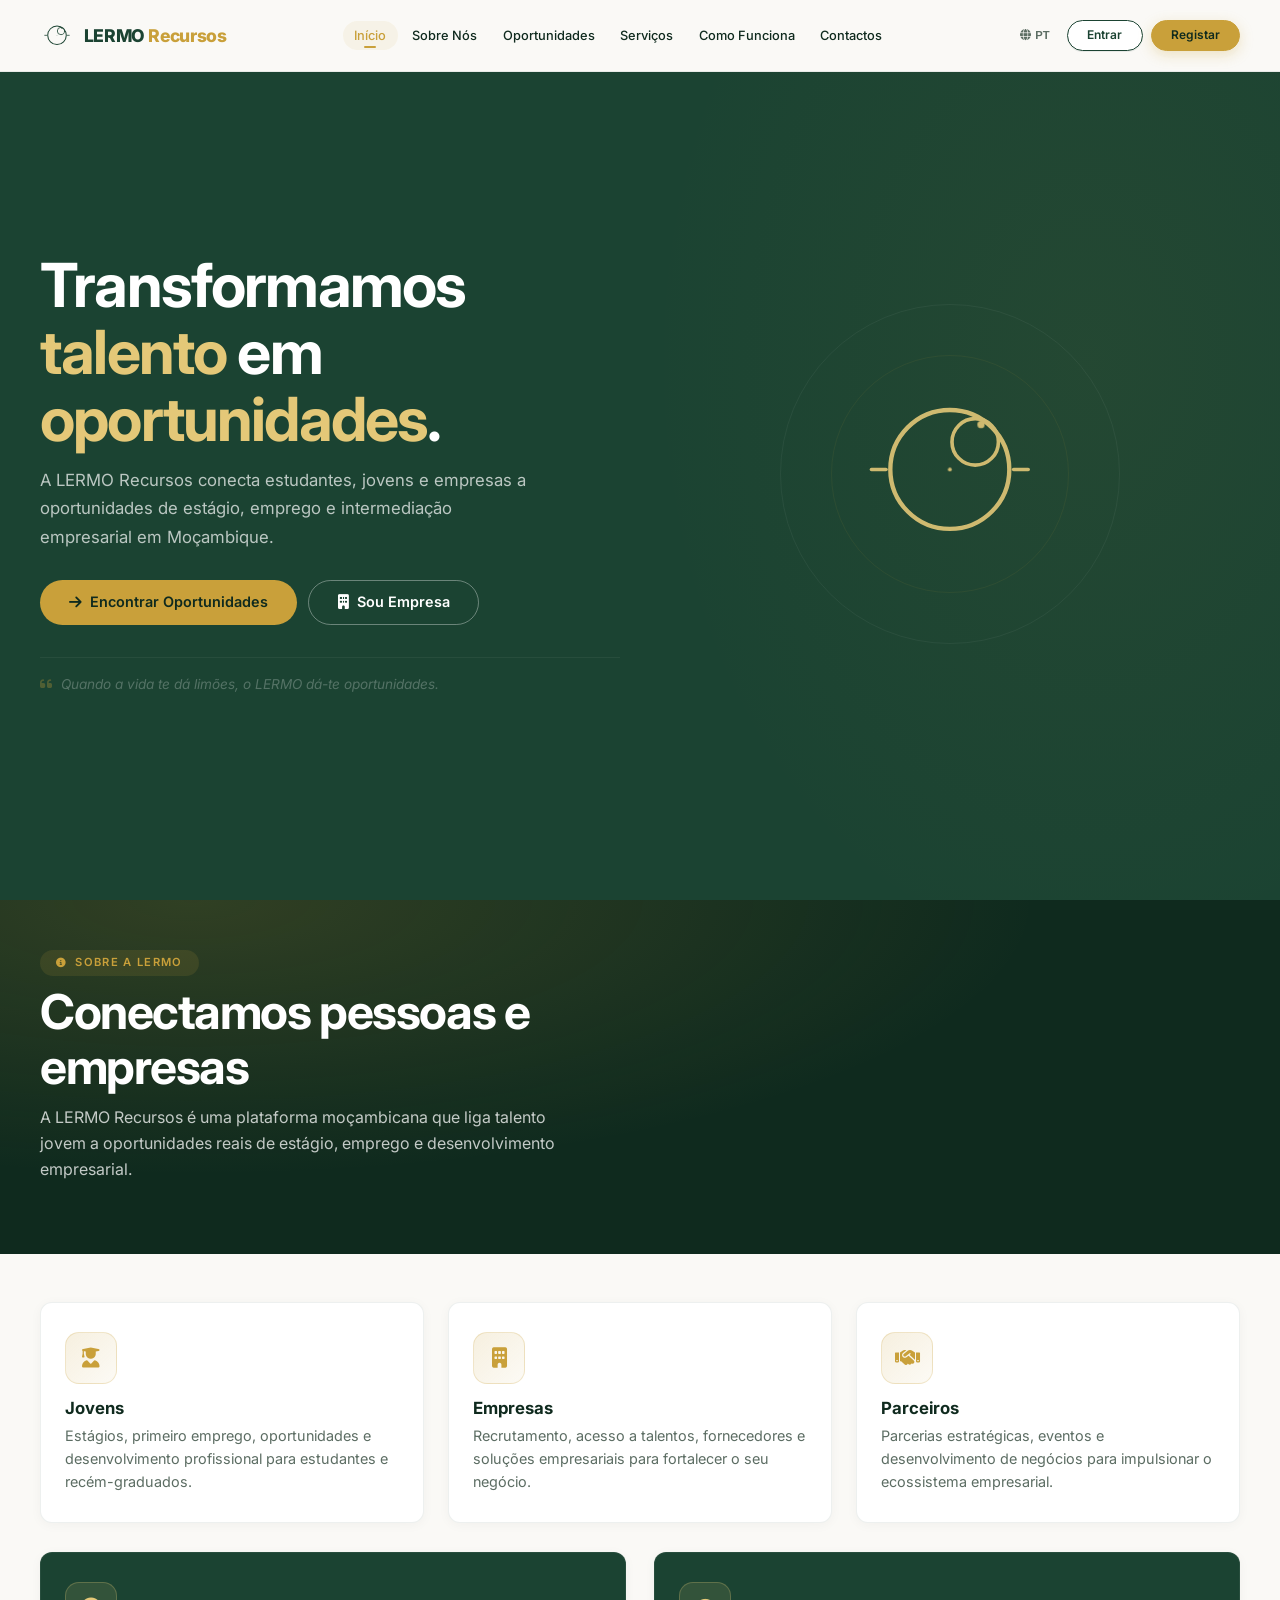
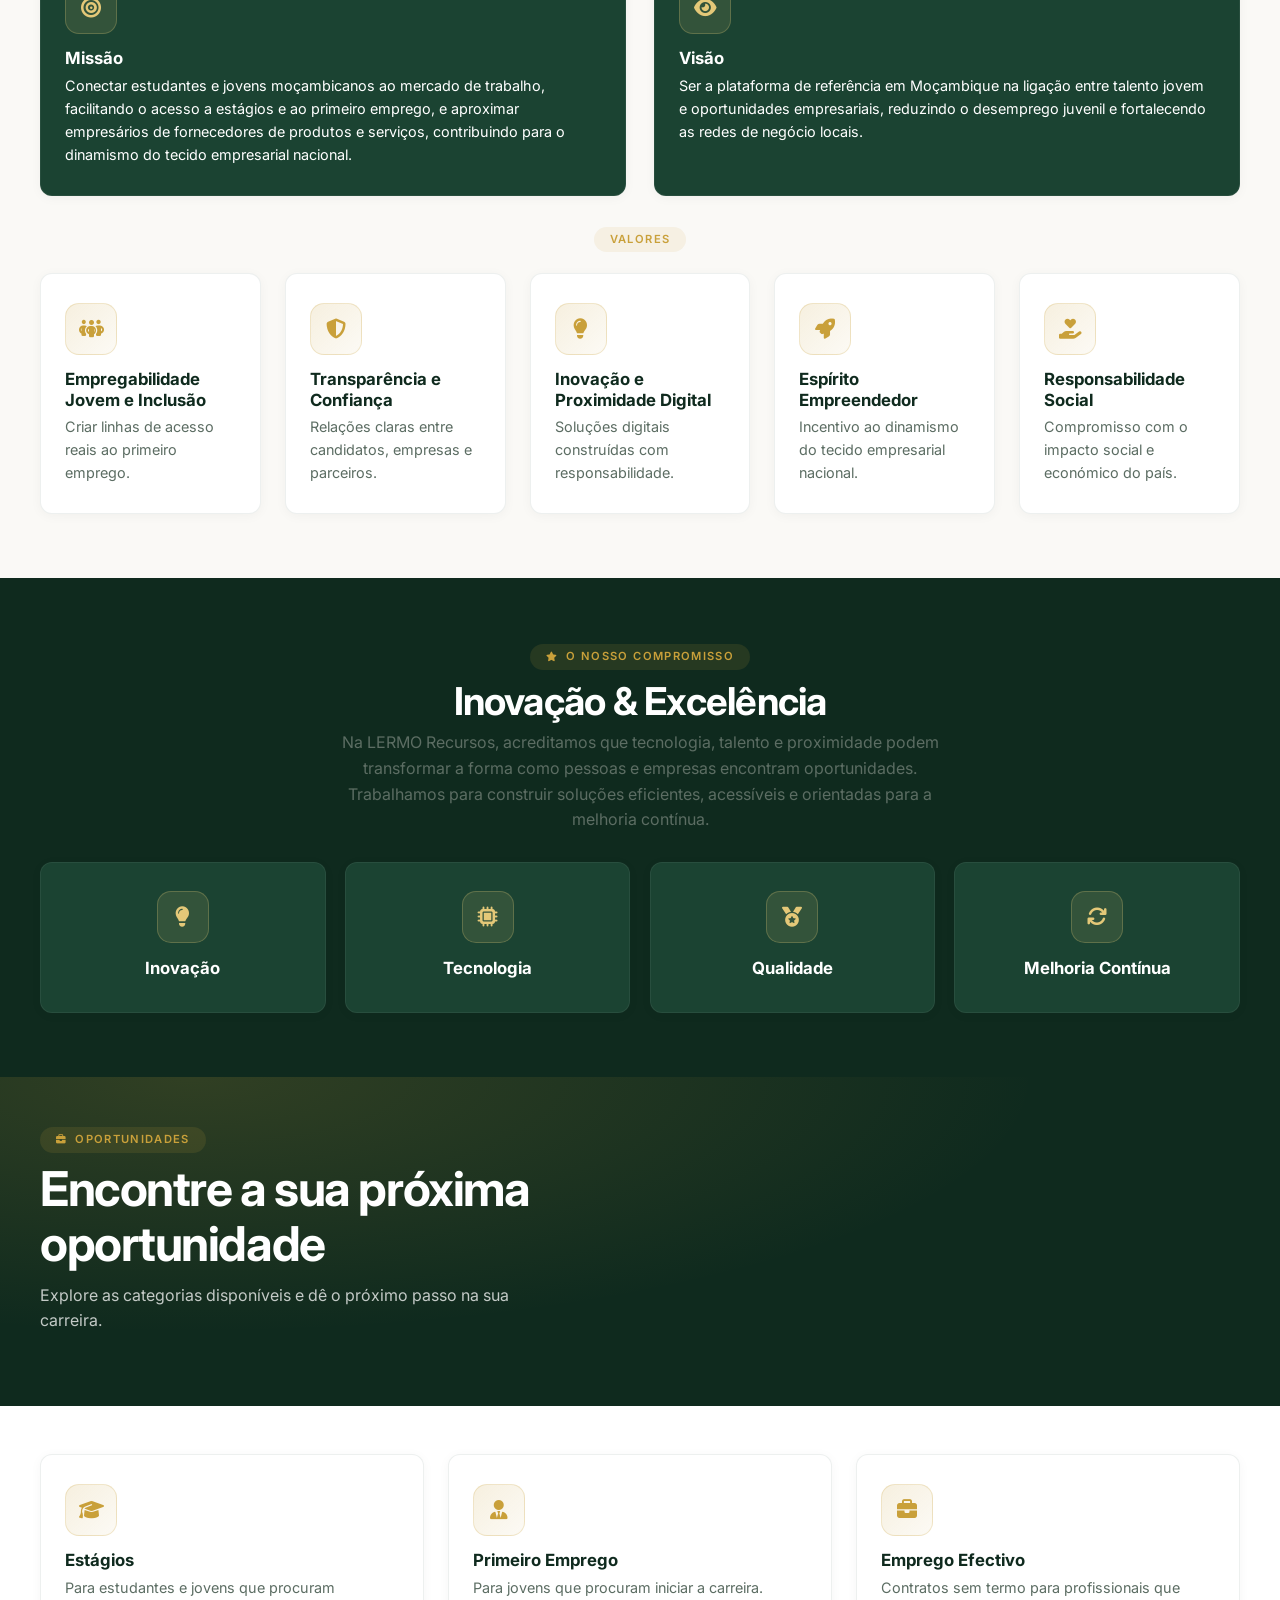
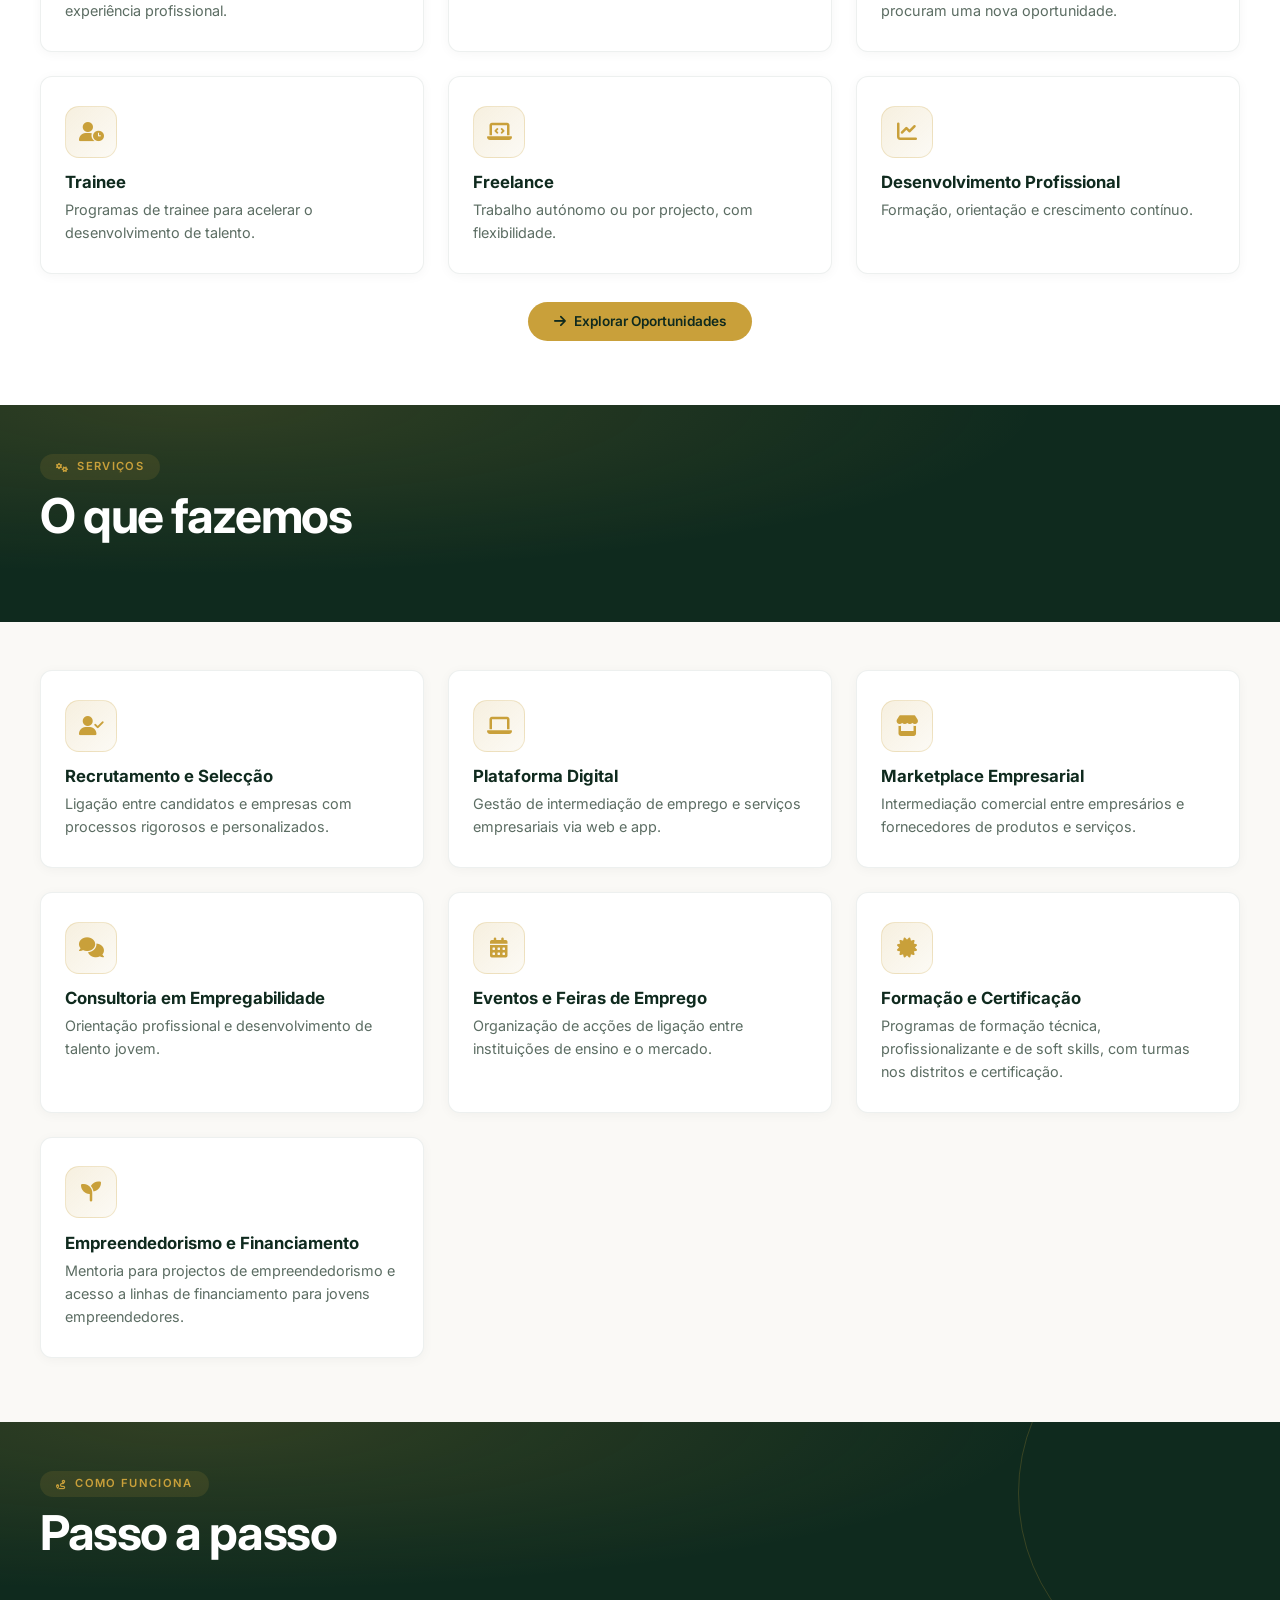
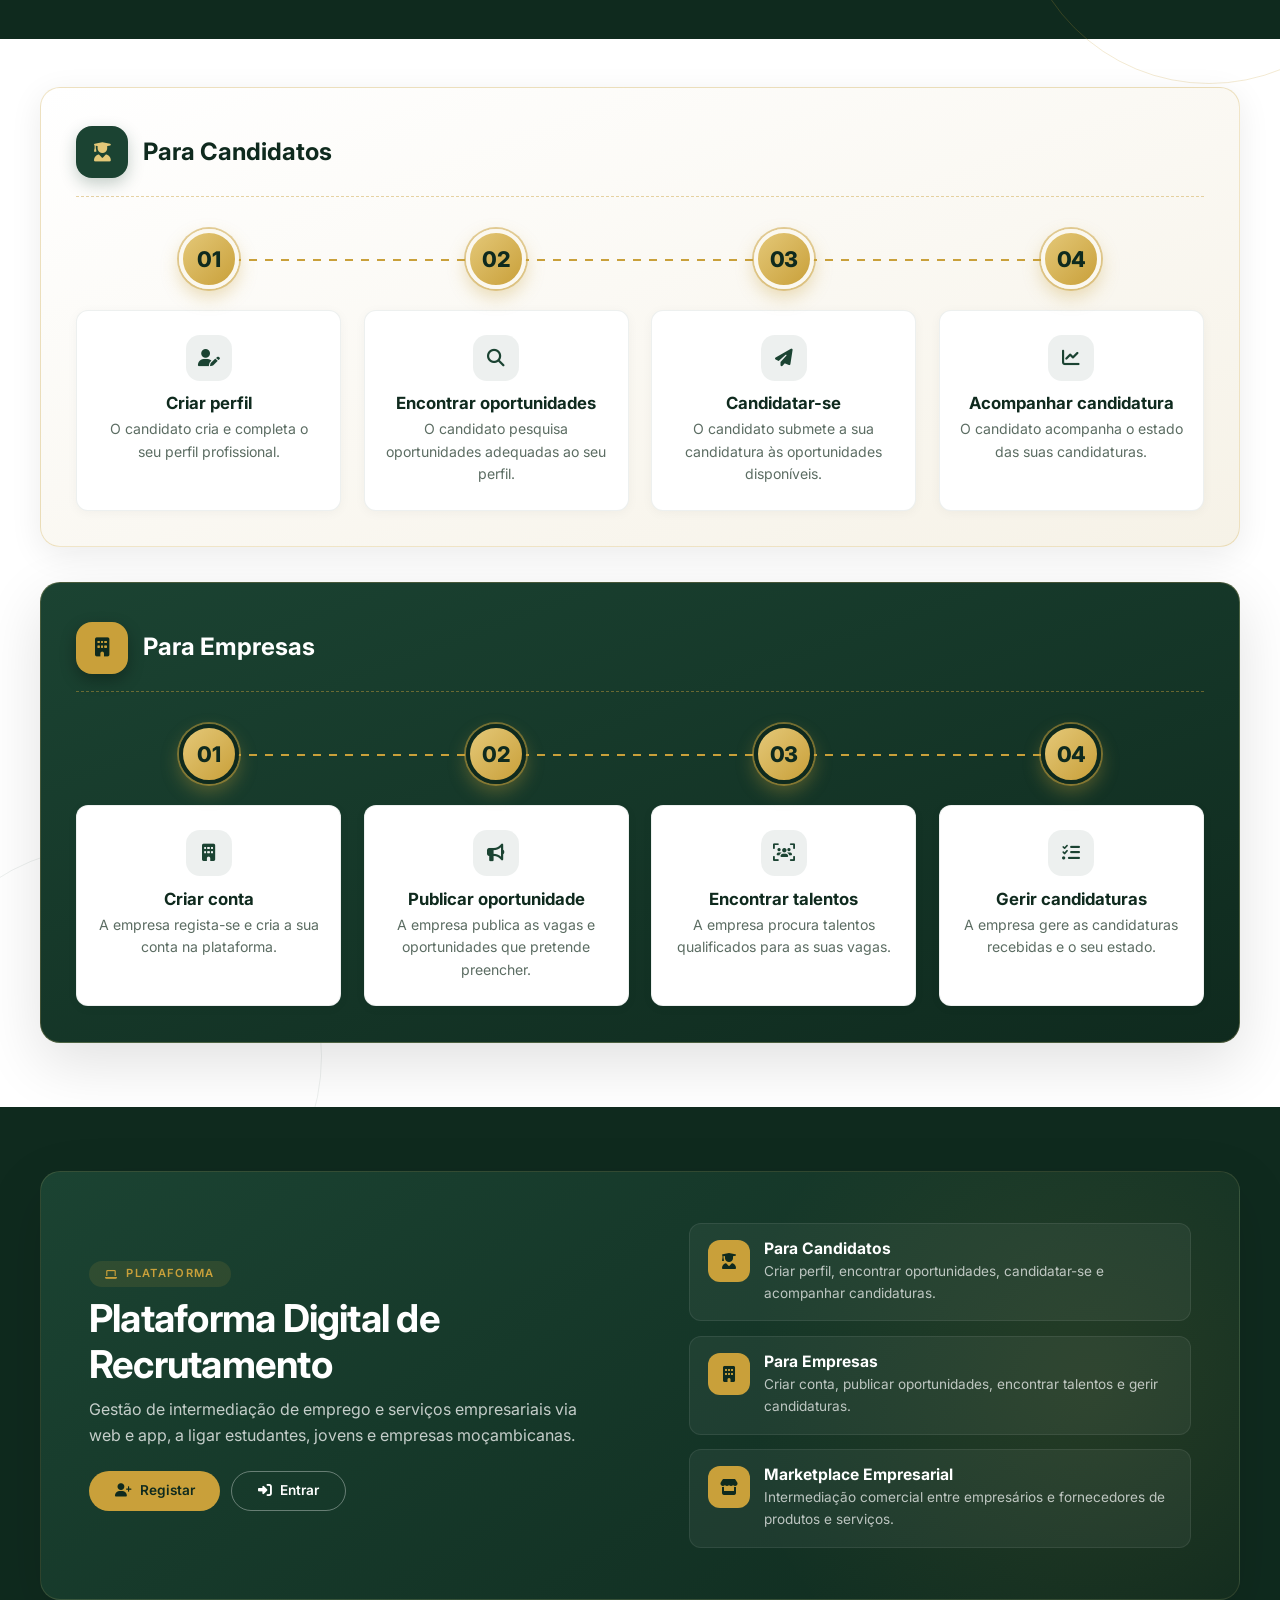
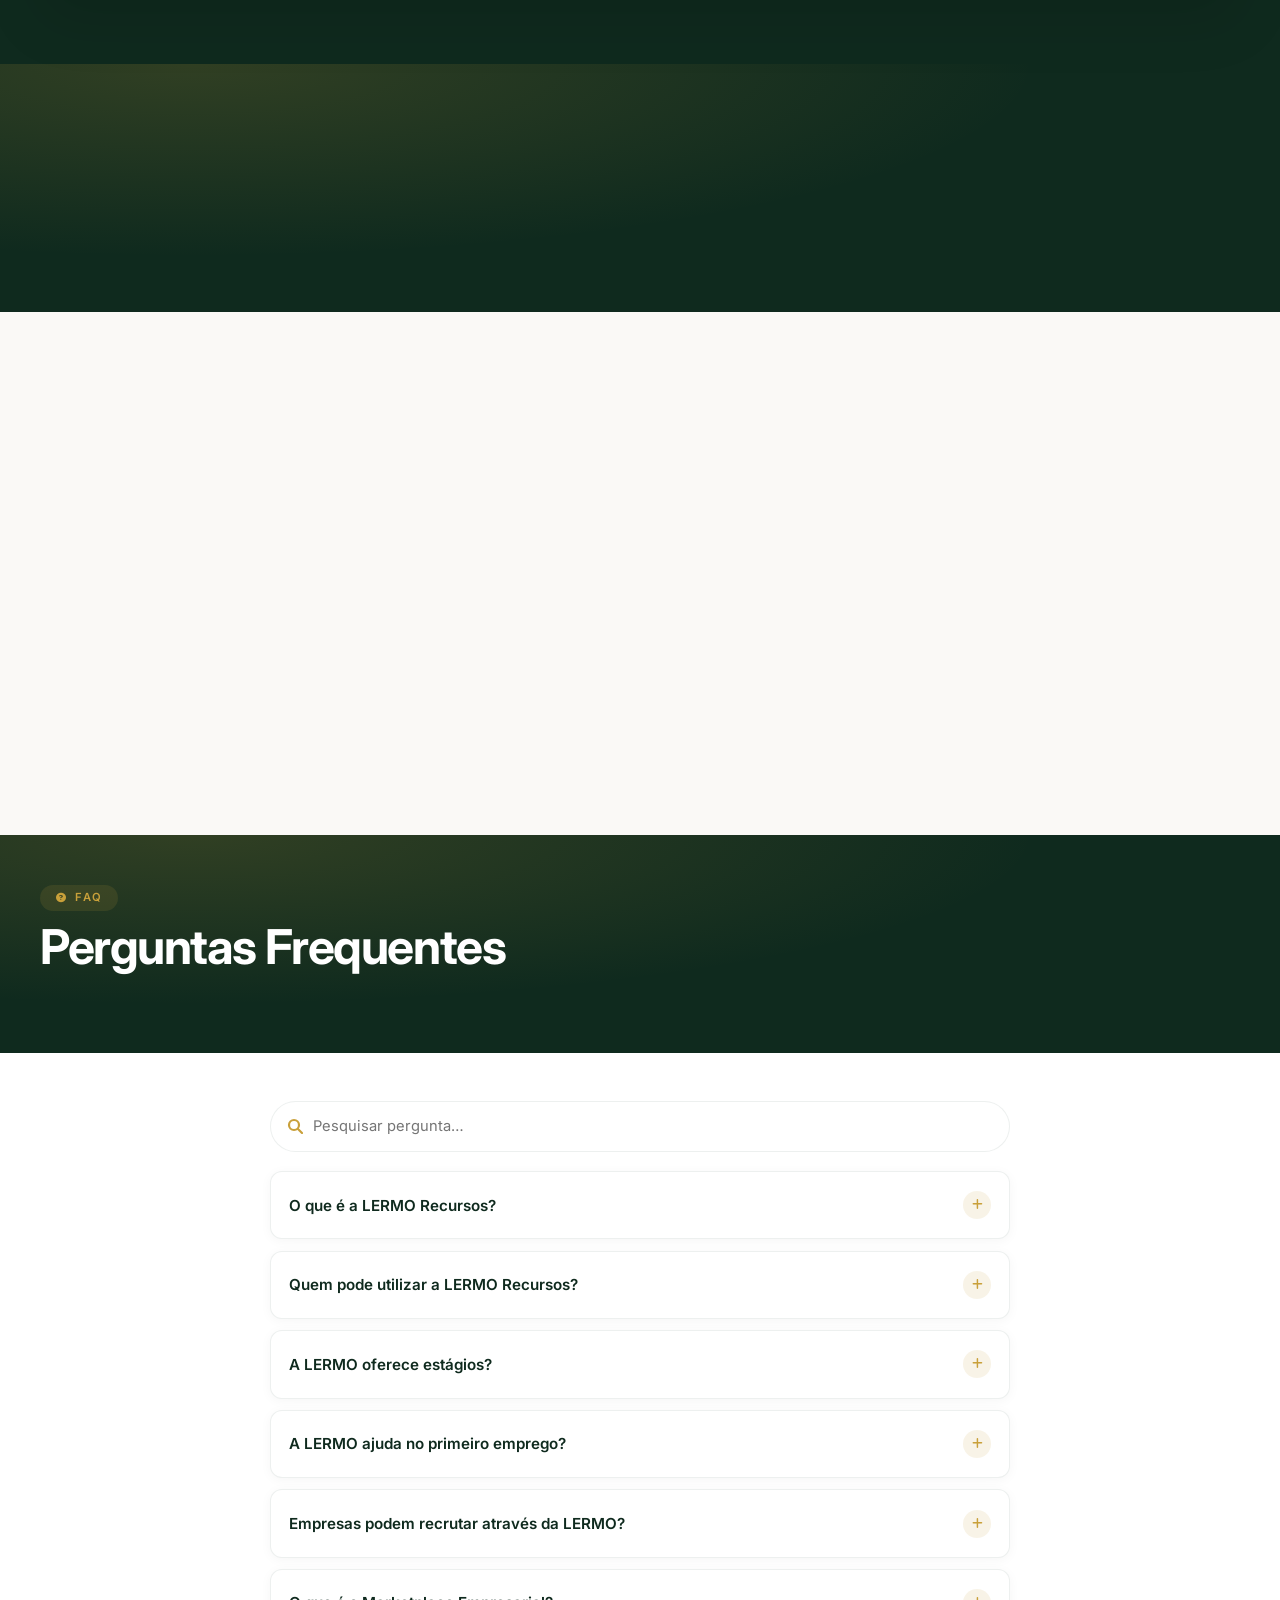
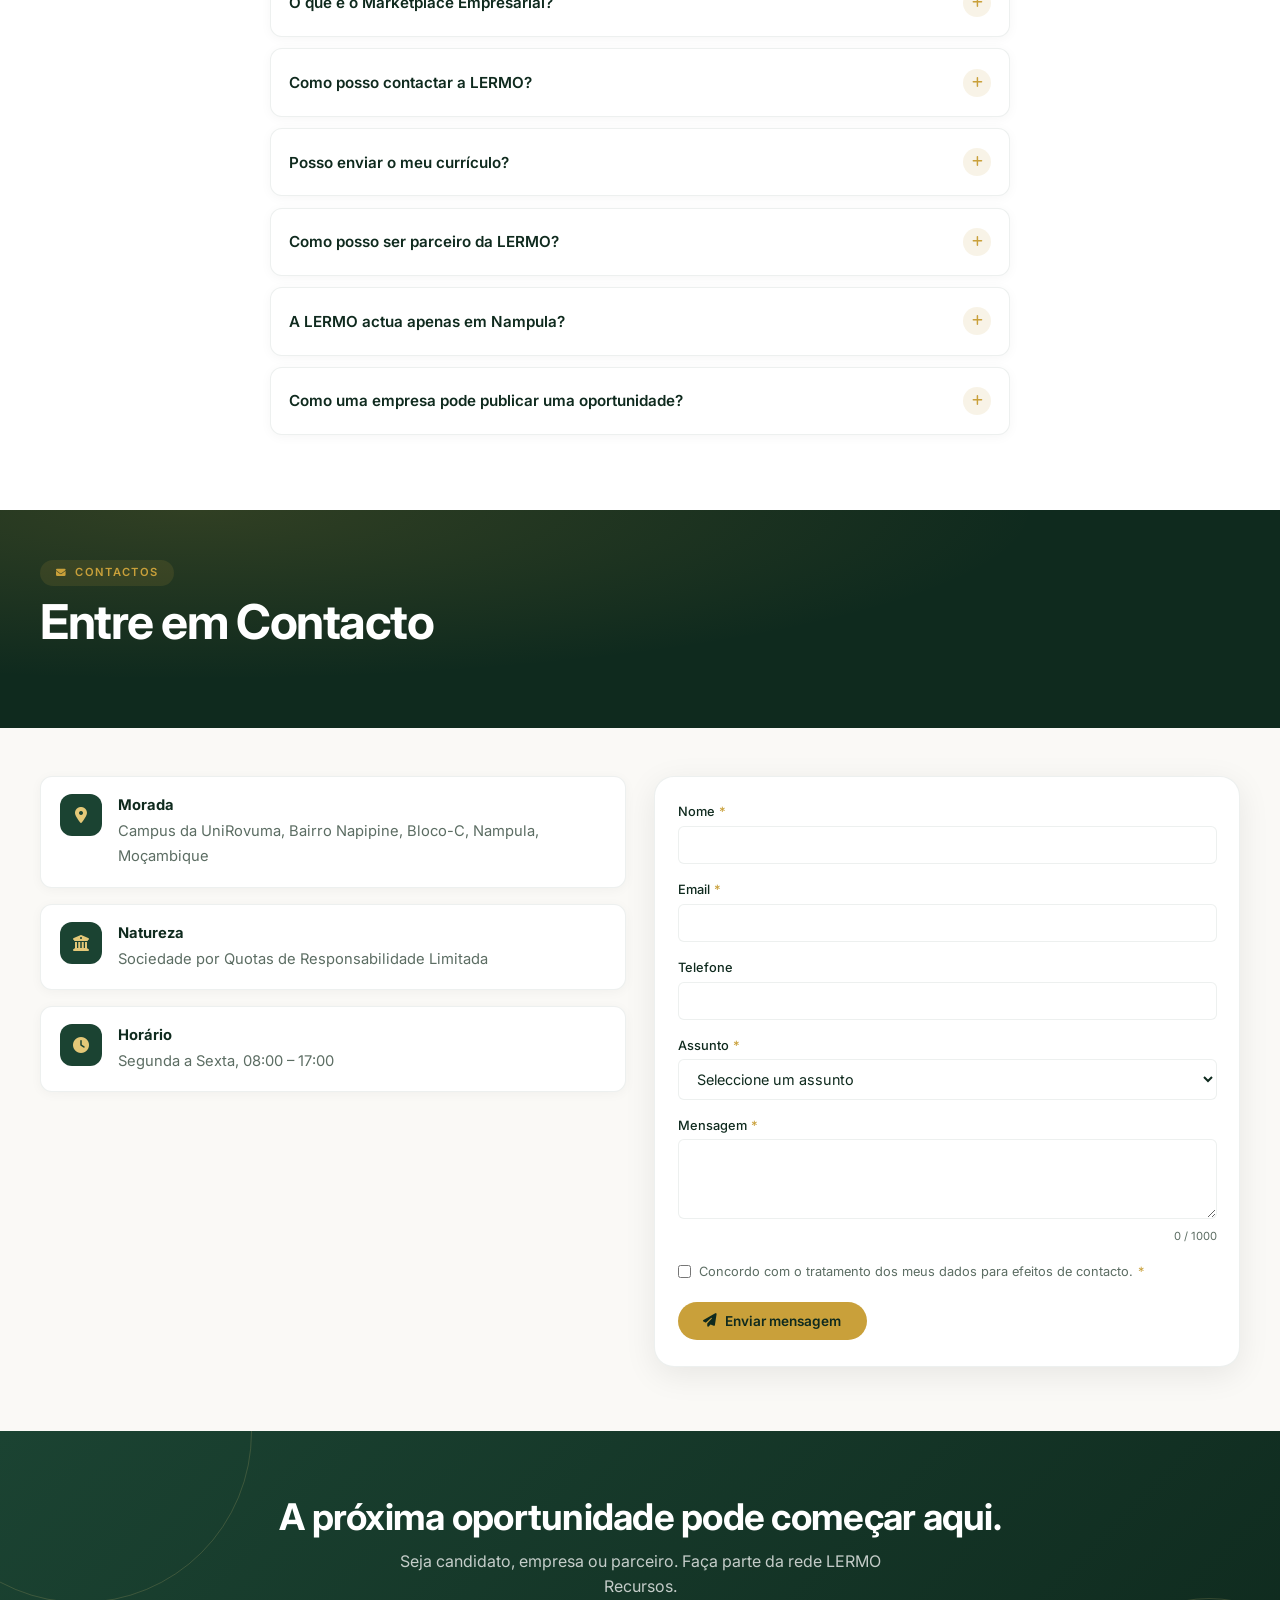
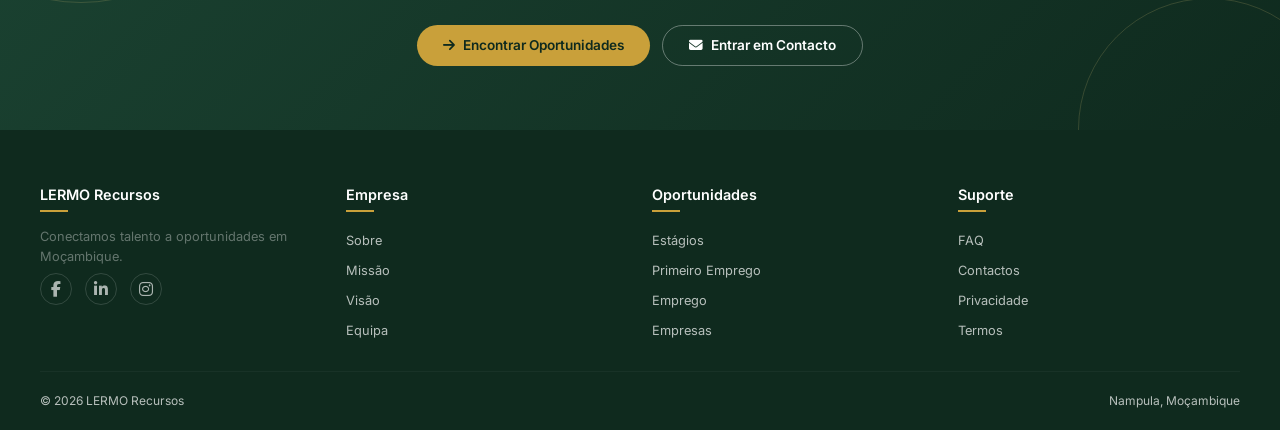
==== index.html @ ed4ee5df "Add files via upload" ====
<!DOCTYPE html>
<html lang="pt-PT" data-i18n-manual>
<head>
  <meta charset="UTF-8" />
  <meta name="viewport" content="width=device-width, initial-scale=1.0" />
  <title data-i18n="idx.title">LERMO Recursos — Recrutamento, Estágios e Oportunidades em Moçambique</title>
  <meta name="description" content="LERMO Recursos conecta jovens talentos, estudantes e empresas através de oportunidades de estágio, primeiro emprego, formação, empreendedorismo e financiamento em Moçambique." data-i18n-content="idx.desc" />
  <link rel="preconnect" href="https://fonts.googleapis.com" />
  <link rel="preconnect" href="https://fonts.gstatic.com" crossorigin />
  <link href="https://fonts.googleapis.com/css2?family=Inter:opsz,wght@14..32,300;14..32,400;14..32,500;14..32,600;14..32,700;14..32,800&display=swap" rel="stylesheet" />
  <link rel="stylesheet" href="https://cdnjs.cloudflare.com/ajax/libs/font-awesome/6.5.0/css/all.min.css" />
  <link rel="stylesheet" href="css/index.css" />
</head>
<body>

  <!-- ===== LOADER ===== -->
  <div id="loader" role="status" aria-label="A carregar" data-i18n-aria="idx.loading">
    <div class="logo">
      <svg viewBox="0 0 300 300" fill="none" stroke="currentColor" stroke-linecap="round">
        <circle cx="150" cy="144" r="82" stroke-width="9"/>
        <line x1="42" y1="144" x2="58" y2="144" stroke-width="7"/>
        <line x1="242" y1="144" x2="258" y2="144" stroke-width="7"/>
        <g class="lermo-orbit">
          <circle cx="185" cy="106" r="32" stroke-width="7"/>
          <circle cx="193" cy="82" r="5" fill="currentColor" stroke="none"/>
        </g>
        <circle cx="150" cy="144" r="2.6" fill="currentColor" stroke="none"/>
      </svg>
      LERMO <span>Recursos</span>
    </div>
    <p><span class="ld-spin" aria-hidden="true"></span><span data-i18n="loader.text">A preparar oportunidades...</span></p>
    <div class="progress-bar"><div class="fill" id="loaderFill"></div></div>
  </div>

  <!-- ===== HEADER ===== -->
  <header id="header">
    <div class="container navbar">
      <a href="#" class="logo" aria-label="LERMO Recursos Início" data-i18n-aria="idx.logoAria">
        <svg viewBox="0 0 300 300" fill="none" stroke="currentColor" stroke-linecap="round">
          <circle cx="150" cy="144" r="82" stroke-width="9"/>
          <line x1="42" y1="144" x2="58" y2="144" stroke-width="7"/>
          <line x1="242" y1="144" x2="258" y2="144" stroke-width="7"/>
          <g class="lermo-orbit">
            <circle cx="185" cy="106" r="32" stroke-width="7"/>
            <circle cx="193" cy="82" r="5" fill="currentColor" stroke="none"/>
          </g>
          <circle cx="150" cy="144" r="2.6" fill="currentColor" stroke="none"/>
        </svg>
        <span class="logo-text">LERMO <span>Recursos</span></span>
      </a>
      <nav class="nav-links" aria-label="Navegação principal" data-i18n-aria="op.navAria">
        <a href="#inicio" class="active" data-i18n="nav.home">Início</a>
        <a href="#sobre" data-i18n="nav.about">Sobre Nós</a>
        <a href="oportunidades.html" th:href="@{/oportunidades}" data-i18n="nav.opportunities">Oportunidades</a>
        <a href="#servicos" data-i18n="nav.services">Serviços</a>
        <a href="#comofunciona" data-i18n="nav.how">Como Funciona</a>
        <a href="#contactos" data-i18n="nav.contact">Contactos</a>
      </nav>
      <div class="nav-actions">
        <button class="lang-toggle" id="langToggle" aria-label="Alternar idioma" data-i18n-aria="op.langAria">
          <i class="fas fa-globe"></i> <span id="langLabel">PT</span>
        </button>
        <a href="login.html" th:href="@{/login}" class="btn btn-login btn-sm" data-i18n="nav.login">Entrar</a>
        <a href="registo.html" th:href="@{/registo}" class="btn btn-primary btn-register btn-sm" data-i18n="nav.register">Registar</a>
      </div>
      <button class="hamburger" id="hamburger" aria-label="Abrir menu" aria-expanded="false" aria-controls="mobileMenu" data-i18n-aria="op.menuOpen">
        <i class="fas fa-bars"></i>
      </button>
    </div>
  </header>

  <!-- ===== MOBILE MENU ===== -->
  <div class="mobile-overlay" id="mobileMenu" role="dialog" aria-modal="true" aria-label="Menu mobile" data-i18n-aria="op.mobileNavAria">
    <div class="top-bar">
      <div class="logo" style="color:var(--color-white);">
        <svg viewBox="0 0 300 300" fill="none" stroke="currentColor" stroke-linecap="round">
          <circle cx="150" cy="144" r="82" stroke-width="9"/>
          <line x1="42" y1="144" x2="58" y2="144" stroke-width="7"/>
          <line x1="242" y1="144" x2="258" y2="144" stroke-width="7"/>
          <g class="lermo-orbit">
            <circle cx="185" cy="106" r="32" stroke-width="7"/>
            <circle cx="193" cy="82" r="5" fill="currentColor" stroke="none"/>
          </g>
          <circle cx="150" cy="144" r="2.6" fill="currentColor" stroke="none"/>
        </svg>
        <span class="logo-text">LERMO <span>Recursos</span></span>
      </div>
      <button class="close-btn" id="closeMobile" aria-label="Fechar menu" data-i18n-aria="op.menuClose"><i class="fas fa-times"></i></button>
    </div>
    <nav>
      <a href="#inicio"><i class="fas fa-home"></i> <span data-i18n="nav.home">Início</span></a>
      <a href="#sobre"><i class="fas fa-info-circle"></i> <span data-i18n="nav.about">Sobre Nós</span></a>
      <a href="oportunidades.html" th:href="@{/oportunidades}"><i class="fas fa-briefcase"></i> <span data-i18n="nav.opportunities">Oportunidades</span></a>
      <a href="#servicos"><i class="fas fa-cogs"></i> <span data-i18n="nav.services">Serviços</span></a>
      <a href="#comofunciona"><i class="fas fa-route"></i> <span data-i18n="nav.how">Como Funciona</span></a>
      <a href="#contactos"><i class="fas fa-envelope"></i> <span data-i18n="nav.contact">Contactos</span></a>
    </nav>
    <div class="bottom-actions">
      <a href="login.html" th:href="@{/login}" class="btn btn-login"><i class="fas fa-right-to-bracket"></i> <span data-i18n="nav.login">Entrar</span></a>
      <a href="registo.html" th:href="@{/registo}" class="btn btn-primary btn-register"><i class="fas fa-user-plus"></i> <span data-i18n="nav.register">Registar</span></a>
      <div class="lang-row">
        <button class="active" data-lang="pt">PT</button>
        <button data-lang="en">EN</button>
      </div>
    </div>
  </div>

  <!-- ===== HERO ===== -->
  <section class="hero" id="inicio">
    <div class="container hero-grid">
      <div class="hero-content">
        <h1>
          <span data-i18n="hero.line1">Transformamos</span><br>
          <span class="highlight" data-i18n="hero.line2">talento</span>
          <span data-i18n="hero.line3">em</span><br>
          <span class="highlight" data-i18n="hero.line4">oportunidades</span><span data-i18n="hero.line5">.</span>
        </h1>
        <p class="hero-sub" data-i18n="hero.sub">
          A LERMO Recursos conecta estudantes, jovens e empresas a oportunidades de estágio, emprego e intermediação empresarial em Moçambique.
        </p>
        <div class="hero-actions">
          <a href="oportunidades.html" th:href="@{/oportunidades}" class="btn btn-primary"><i class="fas fa-arrow-right"></i> <span data-i18n="hero.cta1">Encontrar Oportunidades</span></a>
          <a href="registo.html?tipo=empresa" th:href="@{/registo(tipo='empresa')}" class="btn btn-outline"><i class="fas fa-building"></i> <span data-i18n="hero.cta2">Sou Empresa</span></a>
        </div>
        <div class="hero-quote">
          <i class="fas fa-quote-left"></i>
          <span data-i18n="hero.quote">Quando a vida te dá limões, o LERMO dá-te oportunidades.</span>
        </div>
      </div>
      <div class="hero-visual">
        <div class="orb-wrapper">
          <div class="orb"></div>
          <div class="orb"></div>
          <svg class="hero-mark" viewBox="0 0 300 300" fill="none" stroke="#E4C878" stroke-linecap="round">
            <circle class="hero-mark-draw" cx="150" cy="144" r="82" stroke-width="6"/>
            <line class="hero-mark-draw" x1="42" y1="144" x2="62" y2="144" stroke-width="5"/>
            <line class="hero-mark-draw" x1="238" y1="144" x2="258" y2="144" stroke-width="5"/>
            <g class="lermo-orbit">
              <circle class="hero-mark-draw" cx="185" cy="106" r="32" stroke-width="5"/>
              <circle class="hero-mark-dot" cx="193" cy="82" r="5" fill="#E4C878" stroke="none"/>
            </g>
            <circle class="hero-mark-dot" cx="150" cy="144" r="2.6" fill="#E4C878" stroke="none"/>
          </svg>
        </div>
      </div>
    </div>
  </section>

  <!-- ===== SOBRE ===== -->
  <section id="sobre" class="has-banner">
    <div class="page-banner"><div class="container">
      <div class="fade-up">
        <span class="section-tag"><i class="fas fa-info-circle"></i> <span data-i18n="about.tag">Sobre a LERMO</span></span>
        <h2 class="section-title" data-i18n="about.title">Conectamos pessoas e empresas</h2>
        <p class="section-desc" data-i18n="about.desc">
          A LERMO Recursos é uma plataforma moçambicana que liga talento jovem a oportunidades reais de estágio, emprego e desenvolvimento empresarial.
        </p>
      </div>
    </div></div>
    <div class="container">
      <div class="grid-3 mt-2">
        <div class="card fade-up delay-1">
          <div class="icon"><i class="fas fa-user-graduate"></i></div>
          <h4 data-i18n="about.card1.title">Jovens</h4>
          <p data-i18n="about.card1.desc">Estágios, primeiro emprego, oportunidades e desenvolvimento profissional para estudantes e recém-graduados.</p>
        </div>
        <div class="card fade-up delay-2">
          <div class="icon"><i class="fas fa-building"></i></div>
          <h4 data-i18n="about.card2.title">Empresas</h4>
          <p data-i18n="about.card2.desc">Recrutamento, acesso a talentos, fornecedores e soluções empresariais para fortalecer o seu negócio.</p>
        </div>
        <div class="card fade-up delay-3">
          <div class="icon"><i class="fas fa-handshake"></i></div>
          <h4 data-i18n="about.card3.title">Parceiros</h4>
          <p data-i18n="about.card3.desc">Parcerias estratégicas, eventos e desenvolvimento de negócios para impulsionar o ecossistema empresarial.</p>
        </div>
      </div>

      <div class="grid-2 mt-2">
        <div class="card card-dark fade-up delay-1">
          <div class="icon"><i class="fas fa-bullseye"></i></div>
          <h4 data-i18n="about.mission.title">Missão</h4>
          <p data-i18n="about.mission.desc">Conectar estudantes e jovens moçambicanos ao mercado de trabalho, facilitando o acesso a estágios e ao primeiro emprego, e aproximar empresários de fornecedores de produtos e serviços, contribuindo para o dinamismo do tecido empresarial nacional.</p>
        </div>
        <div class="card card-dark fade-up delay-2">
          <div class="icon"><i class="fas fa-eye"></i></div>
          <h4 data-i18n="about.vision.title">Visão</h4>
          <p data-i18n="about.vision.desc">Ser a plataforma de referência em Moçambique na ligação entre talento jovem e oportunidades empresariais, reduzindo o desemprego juvenil e fortalecendo as redes de negócio locais.</p>
        </div>
      </div>

      <div class="text-center mt-2 fade-up">
        <span class="section-tag" data-i18n="values.tag">Valores</span>
      </div>
      <div class="grid-3 card-grid-values mt-1">
        <div class="card fade-up delay-1"><div class="icon"><i class="fas fa-people-group"></i></div><h4 data-i18n="values.v1">Empregabilidade Jovem e Inclusão</h4><p data-i18n="values.v1d">Criar linhas de acesso reais ao primeiro emprego.</p></div>
        <div class="card fade-up delay-2"><div class="icon"><i class="fas fa-shield-halved"></i></div><h4 data-i18n="values.v2">Transparência e Confiança</h4><p data-i18n="values.v2d">Relações claras entre candidatos, empresas e parceiros.</p></div>
        <div class="card fade-up delay-3"><div class="icon"><i class="fas fa-lightbulb"></i></div><h4 data-i18n="values.v3">Inovação e Proximidade Digital</h4><p data-i18n="values.v3d">Soluções digitais construídas com responsabilidade.</p></div>
        <div class="card fade-up delay-4"><div class="icon"><i class="fas fa-rocket"></i></div><h4 data-i18n="values.v4">Espírito Empreendedor</h4><p data-i18n="values.v4d">Incentivo ao dinamismo do tecido empresarial nacional.</p></div>
        <div class="card fade-up delay-1"><div class="icon"><i class="fas fa-hand-holding-heart"></i></div><h4 data-i18n="values.v5">Responsabilidade Social</h4><p data-i18n="values.v5d">Compromisso com o impacto social e económico do país.</p></div>
      </div>
    </div>
  </section>

  <!-- ===== INOVAÇÃO & EXCELÊNCIA ===== -->
  <section class="dark">
    <div class="container">
      <div class="text-center fade-up">
        <span class="section-tag"><i class="fas fa-star"></i> <span data-i18n="innovation.tag">O nosso compromisso</span></span>
        <h2 class="section-title" data-i18n="innovation.title">Inovação &amp; Excelência</h2>
        <p class="section-desc mx-auto" style="max-width:600px;" data-i18n="innovation.desc">Na LERMO Recursos, acreditamos que tecnologia, talento e proximidade podem transformar a forma como pessoas e empresas encontram oportunidades. Trabalhamos para construir soluções eficientes, acessíveis e orientadas para a melhoria contínua.</p>
      </div>
      <div class="grid-4 mt-2">
        <div class="card card-dark fade-up delay-1 text-center"><div class="icon"><i class="fas fa-lightbulb"></i></div><h4 data-i18n="innovation.i1">Inovação</h4></div>
        <div class="card card-dark fade-up delay-2 text-center"><div class="icon"><i class="fas fa-microchip"></i></div><h4 data-i18n="innovation.i2">Tecnologia</h4></div>
        <div class="card card-dark fade-up delay-3 text-center"><div class="icon"><i class="fas fa-medal"></i></div><h4 data-i18n="innovation.i3">Qualidade</h4></div>
        <div class="card card-dark fade-up delay-4 text-center"><div class="icon"><i class="fas fa-arrows-rotate"></i></div><h4 data-i18n="innovation.i4">Melhoria Contínua</h4></div>
      </div>
    </div>
  </section>

  <!-- ===== OPORTUNIDADES ===== -->
  <section id="oportunidades" class="alt has-banner">
    <div class="page-banner"><div class="container">
      <div class="fade-up">
        <span class="section-tag"><i class="fas fa-briefcase"></i> <span data-i18n="opportunities.tag">Oportunidades</span></span>
        <h2 class="section-title" data-i18n="opportunities.title">Encontre a sua próxima oportunidade</h2>
        <p class="section-desc" data-i18n="opportunities.desc">Explore as categorias disponíveis e dê o próximo passo na sua carreira.</p>
      </div>
    </div></div>
    <div class="container">
      <div class="grid-3 mt-2">
        <div class="card fade-up delay-1" data-href="oportunidades.html?tipo=estagio"><div class="icon"><i class="fas fa-graduation-cap"></i></div><h4 data-i18n="opp.1">Estágios</h4><p data-i18n="opp.1d">Para estudantes e jovens que procuram experiência profissional.</p></div>
        <div class="card fade-up delay-2" data-href="oportunidades.html?cat=vaga"><div class="icon"><i class="fas fa-user-tie"></i></div><h4 data-i18n="opp.2">Primeiro Emprego</h4><p data-i18n="opp.2d">Para jovens que procuram iniciar a carreira.</p></div>
        <div class="card fade-up delay-3" data-href="oportunidades.html?tipo=emprego_efectivo"><div class="icon"><i class="fas fa-briefcase"></i></div><h4 data-i18n="opp.3">Emprego Efectivo</h4><p data-i18n="opp.3d">Contratos sem termo para profissionais que procuram uma nova oportunidade.</p></div>
        <div class="card fade-up delay-1" data-href="oportunidades.html?tipo=trainee"><div class="icon"><i class="fas fa-user-clock"></i></div><h4 data-i18n="opp.4">Trainee</h4><p data-i18n="opp.4d">Programas de trainee para acelerar o desenvolvimento de talento.</p></div>
        <div class="card fade-up delay-2" data-href="oportunidades.html?tipo=freelance"><div class="icon"><i class="fas fa-laptop-code"></i></div><h4 data-i18n="opp.5">Freelance</h4><p data-i18n="opp.5d">Trabalho autónomo ou por projecto, com flexibilidade.</p></div>
        <div class="card fade-up delay-3" data-href="oportunidades.html?cat=formacao"><div class="icon"><i class="fas fa-chart-line"></i></div><h4 data-i18n="opp.6">Desenvolvimento Profissional</h4><p data-i18n="opp.6d">Formação, orientação e crescimento contínuo.</p></div>
      </div>
      <div class="text-center mt-2 fade-up">
        <a href="oportunidades.html" th:href="@{/oportunidades}" class="btn btn-primary"><i class="fas fa-arrow-right"></i> <span data-i18n="opportunities.cta">Explorar Oportunidades</span></a>
      </div>
    </div>
  </section>

  <!-- ===== SERVIÇOS ===== -->
  <section id="servicos" class="has-banner">
    <div class="page-banner"><div class="container">
      <div class="fade-up">
        <span class="section-tag"><i class="fas fa-cogs"></i> <span data-i18n="services.tag">Serviços</span></span>
        <h2 class="section-title" data-i18n="services.title">O que fazemos</h2>
      </div>
    </div></div>
    <div class="container">
      <div class="grid-3 mt-2">
        <div class="card fade-up delay-1"><div class="icon"><i class="fas fa-user-check"></i></div><h4 data-i18n="services.s1">Recrutamento e Selecção</h4><p data-i18n="services.s1d">Ligação entre candidatos e empresas com processos rigorosos e personalizados.</p></div>
        <div class="card fade-up delay-2"><div class="icon"><i class="fas fa-laptop"></i></div><h4 data-i18n="services.s2">Plataforma Digital</h4><p data-i18n="services.s2d">Gestão de intermediação de emprego e serviços empresariais via web e app.</p></div>
        <div class="card fade-up delay-3"><div class="icon"><i class="fas fa-store"></i></div><h4 data-i18n="services.s3">Marketplace Empresarial</h4><p data-i18n="services.s3d">Intermediação comercial entre empresários e fornecedores de produtos e serviços.</p></div>
        <div class="card fade-up delay-1"><div class="icon"><i class="fas fa-comments"></i></div><h4 data-i18n="services.s4">Consultoria em Empregabilidade</h4><p data-i18n="services.s4d">Orientação profissional e desenvolvimento de talento jovem.</p></div>
        <div class="card fade-up delay-2"><div class="icon"><i class="fas fa-calendar-alt"></i></div><h4 data-i18n="services.s5">Eventos e Feiras de Emprego</h4><p data-i18n="services.s5d">Organização de acções de ligação entre instituições de ensino e o mercado.</p></div>
        <div class="card fade-up delay-3"><div class="icon"><i class="fas fa-certificate"></i></div><h4 data-i18n="services.s6">Formação e Certificação</h4><p data-i18n="services.s6d">Programas de formação técnica, profissionalizante e de soft skills, com turmas nos distritos e certificação.</p></div>
        <div class="card fade-up delay-1"><div class="icon"><i class="fas fa-seedling"></i></div><h4 data-i18n="services.s7">Empreendedorismo e Financiamento</h4><p data-i18n="services.s7d">Mentoria para projectos de empreendedorismo e acesso a linhas de financiamento para jovens empreendedores.</p></div>
      </div>
    </div>
  </section>

  <!-- ===== COMO FUNCIONA ===== -->
  <section id="comofunciona" class="alt has-banner">
    <div class="page-banner"><div class="container">
      <div class="fade-up">
        <span class="section-tag"><i class="fas fa-route"></i> <span data-i18n="how.tag">Como Funciona</span></span>
        <h2 class="section-title" data-i18n="how.title">Passo a passo</h2>
      </div>
    </div></div>
    <div class="container">
      <div class="steps-groups">
        <div class="steps-panel fade-up" aria-labelledby="stepsCandTitle">
          <div class="steps-head"><span class="badge-ico" aria-hidden="true"><i class="fas fa-user-graduate"></i></span><h3 id="stepsCandTitle" data-i18n="how.candidate">Para Candidatos</h3></div>
          <ol class="steps">
            <li class="step fade-up delay-1" tabindex="0">
              <span class="step-num" aria-hidden="true">01</span>
              <div class="step-card">
                <div class="step-icon" aria-hidden="true"><i class="fas fa-user-pen"></i></div>
                <h4 data-i18n="how.c1">Criar perfil</h4>
                <p data-i18n="how.c1d">O candidato cria e completa o seu perfil profissional.</p>
              </div>
            </li>
            <li class="step fade-up delay-2" tabindex="0">
              <span class="step-num" aria-hidden="true">02</span>
              <div class="step-card">
                <div class="step-icon" aria-hidden="true"><i class="fas fa-magnifying-glass"></i></div>
                <h4 data-i18n="how.c2">Encontrar oportunidades</h4>
                <p data-i18n="how.c2d">O candidato pesquisa oportunidades adequadas ao seu perfil.</p>
              </div>
            </li>
            <li class="step fade-up delay-3" tabindex="0">
              <span class="step-num" aria-hidden="true">03</span>
              <div class="step-card">
                <div class="step-icon" aria-hidden="true"><i class="fas fa-paper-plane"></i></div>
                <h4 data-i18n="how.c3">Candidatar-se</h4>
                <p data-i18n="how.c3d">O candidato submete a sua candidatura às oportunidades disponíveis.</p>
              </div>
            </li>
            <li class="step fade-up delay-4" tabindex="0">
              <span class="step-num" aria-hidden="true">04</span>
              <div class="step-card">
                <div class="step-icon" aria-hidden="true"><i class="fas fa-chart-line"></i></div>
                <h4 data-i18n="how.c4">Acompanhar candidatura</h4>
                <p data-i18n="how.c4d">O candidato acompanha o estado das suas candidaturas.</p>
              </div>
            </li>
          </ol>
        </div>
        <div class="steps-panel company fade-up delay-1" aria-labelledby="stepsCompTitle">
          <div class="steps-head"><span class="badge-ico" aria-hidden="true"><i class="fas fa-building"></i></span><h3 id="stepsCompTitle" data-i18n="how.company">Para Empresas</h3></div>
          <ol class="steps">
            <li class="step fade-up delay-1" tabindex="0">
              <span class="step-num" aria-hidden="true">01</span>
              <div class="step-card">
                <div class="step-icon" aria-hidden="true"><i class="fas fa-building"></i></div>
                <h4 data-i18n="how.e1">Criar conta</h4>
                <p data-i18n="how.e1d">A empresa regista-se e cria a sua conta na plataforma.</p>
              </div>
            </li>
            <li class="step fade-up delay-2" tabindex="0">
              <span class="step-num" aria-hidden="true">02</span>
              <div class="step-card">
                <div class="step-icon" aria-hidden="true"><i class="fas fa-bullhorn"></i></div>
                <h4 data-i18n="how.e2">Publicar oportunidade</h4>
                <p data-i18n="how.e2d">A empresa publica as vagas e oportunidades que pretende preencher.</p>
              </div>
            </li>
            <li class="step fade-up delay-3" tabindex="0">
              <span class="step-num" aria-hidden="true">03</span>
              <div class="step-card">
                <div class="step-icon" aria-hidden="true"><i class="fas fa-users-viewfinder"></i></div>
                <h4 data-i18n="how.e3">Encontrar talentos</h4>
                <p data-i18n="how.e3d">A empresa procura talentos qualificados para as suas vagas.</p>
              </div>
            </li>
            <li class="step fade-up delay-4" tabindex="0">
              <span class="step-num" aria-hidden="true">04</span>
              <div class="step-card">
                <div class="step-icon" aria-hidden="true"><i class="fas fa-list-check"></i></div>
                <h4 data-i18n="how.e4">Gerir candidaturas</h4>
                <p data-i18n="how.e4d">A empresa gere as candidaturas recebidas e o seu estado.</p>
              </div>
            </li>
          </ol>
        </div>
      </div>
    </div>
  </section>

  <!-- ===== PLATAFORMA ===== -->
  <section id="plataforma" class="dark">
    <div class="container">
      <div class="platform-wrap fade-up">
        <div class="platform-inner">
          <div class="platform-copy">
            <span class="section-tag"><i class="fas fa-laptop"></i> <span data-i18n="platform.tag">Plataforma</span></span>
            <h2 data-i18n="platform.title">Plataforma Digital de Recrutamento</h2>
            <p data-i18n="platform.desc">Gestão de intermediação de emprego e serviços empresariais via web e app, a ligar estudantes, jovens e empresas moçambicanas.</p>
            <div class="platform-actions">
              <a href="registo.html" th:href="@{/registo}" class="btn btn-primary"><i class="fas fa-user-plus"></i> <span data-i18n="nav.register">Registar</span></a>
              <a href="login.html" th:href="@{/login}" class="btn btn-outline"><i class="fas fa-right-to-bracket"></i> <span data-i18n="nav.login">Entrar</span></a>
            </div>
          </div>
          <div class="platform-pillars">
            <div class="pillar"><i class="fas fa-user-graduate" aria-hidden="true"></i><div><h4 data-i18n="how.candidate">Para Candidatos</h4><p data-i18n="platform.p1">Criar perfil, encontrar oportunidades, candidatar-se e acompanhar candidaturas.</p></div></div>
            <div class="pillar"><i class="fas fa-building" aria-hidden="true"></i><div><h4 data-i18n="how.company">Para Empresas</h4><p data-i18n="platform.p2">Criar conta, publicar oportunidades, encontrar talentos e gerir candidaturas.</p></div></div>
            <div class="pillar"><i class="fas fa-store" aria-hidden="true"></i><div><h4 data-i18n="services.s3">Marketplace Empresarial</h4><p data-i18n="services.s3d">Intermediação comercial entre empresários e fornecedores de produtos e serviços.</p></div></div>
          </div>
        </div>
      </div>
    </div>
  </section>

  <!-- ===== EQUIPA ===== -->
  <section id="equipa" class="has-banner">
    <div class="page-banner"><div class="container">
      <div class="fade-up">
        <span class="section-tag"><i class="fas fa-users"></i> <span data-i18n="team.tag">Equipa</span></span>
        <h2 class="section-title" data-i18n="team.title">Nossa Equipa</h2>
        <p class="section-desc" data-i18n="team.desc">Conheça os membros da direcção da LERMO Recursos.</p>
      </div>
    </div></div>
    <div class="container">
      <div class="team-grid mt-2">
        <div class="team-card fade-up delay-1">
          <div class="avatar">GA</div>
          <h4>Guinelson Alkebulan</h4>
          <div class="role"><i class="fas fa-user-tie"></i> <span data-i18n="idx.role.ceo">CEO · Sócio-Gerente</span></div>
        </div>
        <div class="team-card fade-up delay-2">
          <div class="avatar">FM</div>
          <h4>Farid Abobacar</h4>
          <div class="role"><i class="fas fa-tasks"></i> <span data-i18n="idx.role.coo">COO · Sócio-Gerente</span></div>
        </div>
        <div class="team-card fade-up delay-3">
          <div class="avatar">LJ</div>
          <h4>Lut Jalilo</h4>
          <div class="role"><i class="fas fa-code"></i> <span data-i18n="idx.role.cto">CTO · Sócio</span></div>
        </div>
        <div class="team-card fade-up delay-1">
          <div class="avatar">VP</div>
          <h4>Vivaldo Patuá</h4>
          <div class="role"><i class="fas fa-bullhorn"></i> <span data-i18n="idx.role.cmo">CMO · Sócio</span></div>
        </div>
        <div class="team-card fade-up delay-2">
          <div class="avatar">RB</div>
          <h4>Rikisha Bênesse</h4>
          <div class="role"><i class="fas fa-clipboard-list"></i> <span data-i18n="idx.role.admin">Directora Administrativa · Sócia</span></div>
        </div>
        <div class="team-card fade-up delay-3">
          <div class="avatar">LH</div>
          <h4>Liston Hortensílio</h4>
          <div class="role"><i class="fas fa-chart-pie"></i> <span data-i18n="idx.role.cfo">CFO · Sócio</span></div>
        </div>
      </div>
    </div>
  </section>

  <!-- ===== FAQ ===== -->
  <section id="faq" class="alt has-banner">
    <div class="page-banner"><div class="container">
      <div class="fade-up">
        <span class="section-tag"><i class="fas fa-question-circle"></i> <span data-i18n="faq.tag">FAQ</span></span>
        <h2 class="section-title" data-i18n="faq.title">Perguntas Frequentes</h2>
      </div>
    </div></div>
    <div class="container">
      <div style="max-width:740px; margin:1.5rem auto 0;">
        <div class="faq-search fade-up" style="margin-bottom:1.2rem;">
          <input type="search" id="faqSearch" placeholder="Pesquisar pergunta…" data-i18n="faq.search" aria-label="Pesquisar pergunta" data-i18n-aria="faq.search">
        </div>
        <div id="faqList">
        <div class="faq-item fade-up"><button type="button" class="faq-question" aria-expanded="false"><span data-i18n="faq.q1">O que é a LERMO Recursos?</span><i class="fas fa-plus"></i></button><div class="faq-answer" role="region"><p data-i18n="faq.a1">A LERMO Recursos é uma plataforma moçambicana que conecta jovens, estudantes e empresas a oportunidades de estágio, emprego e intermediação empresarial.</p></div></div>
        <div class="faq-item fade-up"><button type="button" class="faq-question" aria-expanded="false"><span data-i18n="faq.q2">Quem pode utilizar a LERMO Recursos?</span><i class="fas fa-plus"></i></button><div class="faq-answer" role="region"><p data-i18n="faq.a2">Estudantes, recém-graduados, profissionais e empresas de todos os sectores, em Moçambique e noutros países.</p></div></div>
        <div class="faq-item fade-up"><button type="button" class="faq-question" aria-expanded="false"><span data-i18n="faq.q3">A LERMO oferece estágios?</span><i class="fas fa-plus"></i></button><div class="faq-answer" role="region"><p data-i18n="faq.a3">Sim, a LERMO facilita o acesso a estágios em empresas parceiras para estudantes e jovens.</p></div></div>
        <div class="faq-item fade-up"><button type="button" class="faq-question" aria-expanded="false"><span data-i18n="faq.q4">A LERMO ajuda no primeiro emprego?</span><i class="fas fa-plus"></i></button><div class="faq-answer" role="region"><p data-i18n="faq.a4">Sim, através da nossa plataforma, candidatos podem encontrar oportunidades de primeiro emprego.</p></div></div>
        <div class="faq-item fade-up"><button type="button" class="faq-question" aria-expanded="false"><span data-i18n="faq.q5">Empresas podem recrutar através da LERMO?</span><i class="fas fa-plus"></i></button><div class="faq-answer" role="region"><p data-i18n="faq.a5">Sim, as empresas podem publicar vagas e aceder a uma base de talentos qualificados.</p></div></div>
        <div class="faq-item fade-up"><button type="button" class="faq-question" aria-expanded="false"><span data-i18n="faq.q6">O que é o Marketplace Empresarial?</span><i class="fas fa-plus"></i></button><div class="faq-answer" role="region"><p data-i18n="faq.a6">É um espaço onde empresários e fornecedores se conectam para negócios e parcerias.</p></div></div>
        <div class="faq-item fade-up"><button type="button" class="faq-question" aria-expanded="false"><span data-i18n="faq.q8">Como posso contactar a LERMO?</span><i class="fas fa-plus"></i></button><div class="faq-answer" role="region"><p data-i18n="faq.a8">Através do formulário de contacto disponível nesta página.</p></div></div>
        <div class="faq-item fade-up"><button type="button" class="faq-question" aria-expanded="false"><span data-i18n="faq.q9b">Posso enviar o meu currículo?</span><i class="fas fa-plus"></i></button><div class="faq-answer" role="region"><p data-i18n="faq.a9b">Pode registar-se através do botão Registar e criar o seu perfil profissional na plataforma. Se preferir, pode também contactar-nos pelo formulário de contacto.</p></div></div>
        <div class="faq-item fade-up"><button type="button" class="faq-question" aria-expanded="false"><span data-i18n="faq.q9">Como posso ser parceiro da LERMO?</span><i class="fas fa-plus"></i></button><div class="faq-answer" role="region"><p data-i18n="faq.a9">Entre em contacto connosco através do formulário, seleccionando o assunto "Marketplace Empresarial e Parcerias".</p></div></div>
        <div class="faq-item fade-up"><button type="button" class="faq-question" aria-expanded="false"><span data-i18n="faq.q10">A LERMO actua apenas em Nampula?</span><i class="fas fa-plus"></i></button><div class="faq-answer" role="region"><p data-i18n="faq.a10">Não. A actividade da sociedade é desenvolvida em todo o território de Moçambique, estando a plataforma aberta a candidatos e entidades de outros países.</p></div></div>
        <div class="faq-item fade-up"><button type="button" class="faq-question" aria-expanded="false"><span data-i18n="faq.q11">Como uma empresa pode publicar uma oportunidade?</span><i class="fas fa-plus"></i></button><div class="faq-answer" role="region"><p data-i18n="faq.a11">Crie a sua conta de empresa através do botão Registar e publique as suas oportunidades na plataforma. Se preferir, contacte-nos pelo formulário de contacto.</p></div></div>
        <p id="faqEmpty" class="faq-empty" data-i18n="faq.empty" role="status">Nenhuma pergunta corresponde à sua pesquisa.</p>
        </div>
      </div>
    </div>
  </section>

  <!-- ===== CONTACTOS ===== -->
  <section id="contactos" class="has-banner">
    <div class="page-banner"><div class="container">
      <div class="fade-up">
        <span class="section-tag"><i class="fas fa-envelope"></i> <span data-i18n="contact.tag">Contactos</span></span>
        <h2 class="section-title" data-i18n="contact.title">Entre em Contacto</h2>
      </div>
    </div></div>
    <div class="container">
      <div class="grid-2 mt-2">
        <div class="contact-info">
          <div class="contact-item fade-up"><span class="ci" aria-hidden="true"><i class="fas fa-map-marker-alt"></i></span><div><strong data-i18n="contact.address">Morada</strong><span class="text-muted" data-i18n="idx.addressText">Campus da UniRovuma, Bairro Napipine, Bloco-C, Nampula, Moçambique</span></div></div>
          <div class="contact-item fade-up"><span class="ci" aria-hidden="true"><i class="fas fa-building-columns"></i></span><div><strong data-i18n="contact.nature">Natureza</strong><span class="text-muted" data-i18n="contact.natureText">Sociedade por Quotas de Responsabilidade Limitada</span></div></div>
          <div class="contact-item fade-up"><span class="ci" aria-hidden="true"><i class="fas fa-clock"></i></span><div><strong data-i18n="contact.hours">Horário</strong><span class="text-muted" data-i18n="contact.hoursText">Segunda a Sexta, 08:00 – 17:00</span></div></div>
        </div>
        <div class="form-panel fade-up">
          <form id="contactForm" novalidate>
            <div class="form-group"><label for="nome"><span data-i18n="form.name">Nome</span> <span class="required">*</span></label><input type="text" id="nome" required /></div>
            <div class="form-group"><label for="email"><span data-i18n="form.email">Email</span> <span class="required">*</span></label><input type="email" id="email" required /></div>
            <div class="form-group"><label for="telefone"><span data-i18n="form.phone">Telefone</span></label><input type="tel" id="telefone" /></div>
            <div class="form-group"><label for="assunto"><span data-i18n="form.subject">Assunto</span> <span class="required">*</span></label>
              <select id="assunto" required>
                <option value="" data-i18n="form.select">Seleccione um assunto</option>
                <option data-i18n="form.sub1">Estágios e Primeiro Emprego</option>
                <option data-i18n="form.sub2">Recrutamento para Empresas</option>
                <option data-i18n="form.sub3">Marketplace Empresarial e Parcerias</option>
                <option data-i18n="form.sub4">Consultoria em Empregabilidade</option>
                <option data-i18n="form.sub5">Imprensa e Comunicação</option>
                <option value="outro" data-i18n="form.sub6">Outro assunto</option>
              </select>
            </div>
            <div class="form-group" id="outroAssuntoGroup" style="display:none;"><label for="outroAssunto"><span data-i18n="form.specify">Especifique o assunto</span> <span class="required">*</span></label><input type="text" id="outroAssunto" /></div>
            <div class="form-group"><label for="mensagem"><span data-i18n="form.message">Mensagem</span> <span class="required">*</span></label><textarea id="mensagem" rows="3" maxlength="1000" required></textarea><div class="char-count"><span id="charCount">0</span> / 1000</div></div>
            <div class="form-group"><div class="checkbox-group"><input type="checkbox" id="consent" required /><label for="consent"><span data-i18n="form.consent">Concordo com o tratamento dos meus dados para efeitos de contacto.</span> <span class="required">*</span></label></div></div>
            <button type="submit" class="btn btn-primary"><i class="fas fa-paper-plane"></i> <span data-i18n="form.send">Enviar mensagem</span></button>
            <div class="form-status" id="formStatus" role="status" aria-live="polite"></div>
          </form>
        </div>
      </div>
    </div>
  </section>

  <!-- ===== CTA FINAL ===== -->
  <section class="cta-final" aria-labelledby="ctaTitle">
    <div class="container fade-up">
      <h2 id="ctaTitle" data-i18n="cta.title">A próxima oportunidade pode começar aqui.</h2>
      <p data-i18n="cta.desc">Seja candidato, empresa ou parceiro. Faça parte da rede LERMO Recursos.</p>
      <div class="cta-actions">
        <a href="registo.html?tipo=candidato" th:href="@{/registo(tipo='candidato')}" class="btn btn-primary"><i class="fas fa-arrow-right"></i> <span data-i18n="cta.btn1">Encontrar Oportunidades</span></a>
        <a href="#contactos" class="btn btn-outline"><i class="fas fa-envelope"></i> <span data-i18n="cta.btn2">Entrar em Contacto</span></a>
      </div>
    </div>
  </section>

  <!-- ===== FOOTER ===== -->
  <footer>
    <div class="container">
      <div class="grid-4">
        <div>
          <h4>LERMO Recursos</h4>
          <p style="font-size:0.8rem; opacity:0.5;" data-i18n="footer.desc">Conectamos talento a oportunidades em Moçambique.</p>
          <div class="socials">
            <a href="#" aria-label="Facebook" rel="noopener"><i class="fab fa-facebook-f"></i></a>
            <a href="#" aria-label="LinkedIn"><i class="fab fa-linkedin-in"></i></a>
            <a href="#" aria-label="Instagram"><i class="fab fa-instagram"></i></a>
          </div>
        </div>
        <div><h4 data-i18n="footer.company">Empresa</h4><ul><li><a href="#sobre" data-i18n="footer.about">Sobre</a></li><li><a href="#sobre" data-i18n="footer.mission">Missão</a></li><li><a href="#sobre" data-i18n="footer.vision">Visão</a></li><li><a href="#equipa" data-i18n="footer.team">Equipa</a></li></ul></div>
        <div><h4 data-i18n="footer.opportunities">Oportunidades</h4><ul><li><a href="oportunidades.html?tipo=estagio" data-i18n="footer.internships">Estágios</a></li><li><a href="oportunidades.html?cat=vaga" data-i18n="footer.firstjob">Primeiro Emprego</a></li><li><a href="oportunidades.html?tipo=emprego_efectivo" data-i18n="footer.jobs">Emprego</a></li><li><a href="registo.html?tipo=empresa" th:href="@{/registo(tipo='empresa')}" data-i18n="footer.companies">Empresas</a></li></ul></div>
        <div><h4 data-i18n="footer.support">Suporte</h4><ul><li><a href="#faq" data-i18n="footer.faq">FAQ</a></li><li><a href="#contactos" data-i18n="footer.contact">Contactos</a></li><li><a href="legal.html#privacidade" th:href="@{/legal#privacidade}" data-i18n="footer.privacy">Privacidade</a></li><li><a href="legal.html#termos" th:href="@{/legal#termos}" data-i18n="footer.terms">Termos</a></li></ul></div>
      </div>
      <div class="footer-bottom">
        <span>© 2026 LERMO Recursos</span>
        <span data-i18n="op.footerCity">Nampula, Moçambique</span>
      </div>
    </div>
  </footer>

  <!-- ===== BACK TO TOP ===== -->
  <button id="backToTop" aria-label="Voltar ao topo" data-i18n-aria="op.top"><i class="fas fa-arrow-up"></i></button>

  <!-- ===== LOGIN (painel sobreposto) ===== -->
  <div class="lm-modal" id="loginModal" role="dialog" aria-modal="true" aria-labelledby="loginTitle" aria-hidden="true">
    <div class="lm-box">
      <button type="button" class="lm-close" id="loginClose" aria-label="Fechar" data-i18n-aria="op.close"><i class="fas fa-xmark" aria-hidden="true"></i></button>
      <h2 id="loginTitle" data-i18n="login.title">Entrar</h2>
      <p class="lm-sub" data-i18n="login.sub">Aceda à sua conta LERMO Recursos.</p>
      <div class="lm-scroll">

      <!-- Spring: th:if="${param.error}" mostra o erro de autenticação -->
      <!-- Após registo: o servidor redirecciona para /?registo=ok e mostra esta mensagem -->
      <div class="lm-alert ok" id="loginOk" role="status" th:classappend="${param.registo} ? 'show'">
        <i class="fas fa-circle-check" aria-hidden="true"></i><span data-i18n="login.registered">Conta criada com sucesso! Entre com as suas credenciais.</span>
      </div>
      <div class="lm-alert ok" id="loginPwOk" role="status">
        <i class="fas fa-circle-check" aria-hidden="true"></i><span data-i18n="login.pwChanged">Senha alterada com sucesso! Entre com a nova senha.</span>
      </div>
      <div class="lm-alert" id="loginAlert" role="alert" th:classappend="${param.error} ? 'show'">
        <i class="fas fa-circle-exclamation" aria-hidden="true"></i><span data-i18n="login.error">Email ou senha incorrectos.</span>
      </div>

      <!-- Spring Security form-login: POST /login com username (email) e password; CSRF automático com th:action -->
      <form id="loginForm" method="post" action="/login" th:action="@{/login}" novalidate>
        <div class="lm-field">
          <input type="email" id="loginEmail" name="username" placeholder=" " autocomplete="username" inputmode="email" required aria-describedby="loginEmailErr" />
          <label for="loginEmail" data-i18n="login.email">Email</label>
          <span class="lm-lead" aria-hidden="true"><i class="fas fa-envelope"></i></span>
          <div class="lm-err" id="loginEmailErr" data-i18n="login.emailErr">Introduza um email válido.</div>
        </div>

        <div class="lm-field">
          <input type="password" id="loginPass" name="password" class="has-toggle" placeholder=" " autocomplete="current-password" required aria-describedby="loginPassErr" />
          <label for="loginPass" data-i18n="login.password">Senha</label>
          <span class="lm-lead" aria-hidden="true"><i class="fas fa-lock"></i></span>
          <button type="button" class="lm-toggle" id="loginToggle" aria-label="Mostrar senha" aria-pressed="false" data-i18n-aria="login.show"><i class="fas fa-eye" aria-hidden="true"></i></button>
          <div class="lm-err" id="loginPassErr" data-i18n="login.passErr">Introduza a sua senha.</div>
        </div>

        <div class="lm-row">
          <label class="lm-check"><input type="checkbox" name="remember-me" /> <span data-i18n="login.remember">Manter sessão iniciada</span></label>
          <a href="recuperar-senha.html" th:href="@{/recuperar-senha}" class="lm-link" data-i18n="login.forgot">Esqueceu a senha?</a>
        </div>

        <button type="submit" class="lm-submit" id="loginSubmit"><span data-i18n="login.submit">Entrar</span><span class="go" aria-hidden="true"><i class="fas fa-arrow-right"></i></span></button>
      </form>

      <p class="lm-switch"><span data-i18n="login.noAccount">Ainda não tem conta?</span> <a href="registo.html" th:href="@{/registo}" class="lm-link" data-i18n="login.register">Registar</a></p>
      </div>
    </div>
  </div>

  <!-- ===== REGISTO (painel sobreposto) ===== -->
  <div class="lm-modal" id="regModal" role="dialog" aria-modal="true" aria-labelledby="regTitle" aria-hidden="true">
    <div class="lm-box lm-wide">
      <button type="button" class="lm-close" id="regClose" aria-label="Fechar" data-i18n-aria="op.close"><i class="fas fa-xmark" aria-hidden="true"></i></button>
      <h2 id="regTitle" data-i18n="reg.title">Criar conta</h2>
      <p class="lm-sub" data-i18n="reg.sub">Junte-se à LERMO Recursos em poucos passos.</p>
      <div class="lm-scroll">

      <!-- Spring: th:if mostra erros devolvidos pelo controlador -->
      <div class="lm-alert" id="regAlert" role="alert" th:classappend="${param.regError} ? 'show'">
        <i class="fas fa-circle-exclamation" aria-hidden="true"></i><span data-i18n="reg.error">Não foi possível criar a conta. Verifique os dados e tente novamente.</span>
      </div>

      <!-- Spring MVC: POST /registo (CSRF automático com th:action). Os "name" correspondem às colunas de utilizadores/empresas. -->
      <form id="regForm" method="post" action="/registo" th:action="@{/registo}" novalidate>
        <div class="lm-seg" role="radiogroup" aria-label="Tipo de conta" data-i18n-aria="reg.accountType">
          <input type="radio" name="tipo" id="regTipoCand" value="candidato" checked />
          <label for="regTipoCand"><i class="fas fa-user-graduate" aria-hidden="true"></i> <span data-i18n="reg.candidate">Candidato</span></label>
          <input type="radio" name="tipo" id="regTipoEmp" value="empresa" />
          <label for="regTipoEmp"><i class="fas fa-building" aria-hidden="true"></i> <span data-i18n="reg.company">Empresa</span></label>
        </div>

        <div class="lm-grid2">
          <div class="lm-field" id="regNomeField">
            <input type="text" id="regNome" name="nomeCompleto" placeholder=" " autocomplete="name" maxlength="150" required aria-describedby="regNomeErr" />
            <label for="regNome" id="regNomeLabel" data-i18n="reg.name">Nome completo</label>
            <span class="lm-lead" aria-hidden="true"><i class="fas fa-user"></i></span>
            <div class="lm-err" id="regNomeErr" data-i18n="reg.nameErr">Introduza o seu nome completo.</div>
          </div>
          <div class="lm-field">
            <input type="email" id="regEmail" name="email" placeholder=" " autocomplete="email" inputmode="email" maxlength="255" required aria-describedby="regEmailErr" />
            <label for="regEmail" data-i18n="reg.email">Email</label>
            <span class="lm-lead" aria-hidden="true"><i class="fas fa-envelope"></i></span>
            <div class="lm-err" id="regEmailErr" data-i18n="reg.emailErr">Introduza um email válido.</div>
          </div>
        </div>

        <div class="lm-company" id="regCompany">
            <div class="lm-field">
              <input type="text" id="regEmpresa" name="nomeEmpresa" placeholder=" " autocomplete="organization" maxlength="200" aria-describedby="regEmpresaErr" />
              <label for="regEmpresa" data-i18n="reg.companyName">Nome da empresa</label>
              <span class="lm-lead" aria-hidden="true"><i class="fas fa-building"></i></span>
              <div class="lm-err" id="regEmpresaErr" data-i18n="reg.companyErr">Introduza o nome da empresa.</div>
            </div>
        </div>

        <!-- País (pais_id ISO) + indicativo (paises.codigo_telefone) + número; o servidor recebe telefone completo (ex.: +258841234567) -->
        <div class="lm-phone">
          <div class="lm-cc-wrap">
            <button type="button" class="lm-cc" id="regCcBtn" aria-haspopup="listbox" aria-expanded="false" aria-controls="regCcList" aria-label="País e indicativo" data-i18n-aria="reg.ccAria"><span class="lm-flag-slot"></span><span class="lm-dial"></span><i class="fas fa-chevron-down lm-caret" aria-hidden="true"></i></button>
            <ul class="lm-cc-list" id="regCcList" role="listbox" aria-label="País e indicativo" data-i18n-aria="reg.ccAria"></ul>
            <input type="hidden" id="regCc" name="paisId" value="MZ" />
          </div>
          <div class="lm-field">
            <input type="tel" id="regTel" name="telefoneNacional" placeholder=" " autocomplete="tel-national" inputmode="tel" maxlength="16" required aria-describedby="regTelErr" />
            <label for="regTel" data-i18n="reg.phone">Telefone</label>
            <span class="lm-lead" aria-hidden="true"><i class="fas fa-phone"></i></span>
            <div class="lm-err" id="regTelErr" data-i18n="reg.phoneErr">Introduza um número válido (6 a 12 dígitos).</div>
          </div>
        </div>
        <input type="hidden" id="regTelFull" name="telefone" />

        <div class="lm-company" id="regFiscalBlock">
            <!-- País = Moçambique → NUIT (9 dígitos); outro país → identificação fiscal estrangeira (Tax ID / VAT) -->
            <div class="lm-field">
              <input type="text" id="regFiscal" name="identificacaoFiscal" placeholder=" " maxlength="20" aria-describedby="regFiscalErr" />
              <label for="regFiscal" id="regFiscalLabel" data-i18n="reg.nuit">NUIT</label>
              <span class="lm-lead" aria-hidden="true"><i class="fas fa-id-card"></i></span>
              <div class="lm-err" id="regFiscalErr" data-i18n="reg.nuitErr">O NUIT deve ter 9 dígitos.</div>
              <input type="hidden" id="regTipoId" name="tipoIdentificacao" value="NUIT" />
            </div>
        </div>

        <div class="lm-field">
          <input type="password" id="regPass" name="password" class="has-toggle" placeholder=" " autocomplete="new-password" minlength="8" required aria-describedby="regPassErr regPassHint" />
          <label for="regPass" data-i18n="reg.password">Senha</label>
          <span class="lm-lead" aria-hidden="true"><i class="fas fa-lock"></i></span>
          <button type="button" class="lm-toggle" id="regToggle" aria-label="Mostrar senha" aria-pressed="false" data-i18n-aria="login.show"><i class="fas fa-eye" aria-hidden="true"></i></button>
          <div class="lm-meter" aria-hidden="true"><i id="regMeterBar"></i></div>
          <div class="lm-meter-txt" id="regPassHint" aria-live="polite"></div>
          <div class="lm-err" id="regPassErr" data-i18n="reg.passErr">A senha deve ter pelo menos 8 caracteres, com letras e números.</div>
        </div>

        <div class="lm-terms" id="regTermsWrap">
          <label class="lm-check"><input type="checkbox" id="regTerms" name="aceitaTermos" required /> <span data-i18n-html="reg.termsHtml">Li e aceito os <a href="legal.html#termos" th:href="@{/legal#termos}" target="_blank" rel="noopener">Termos de Utilização</a> e a <a href="legal.html#privacidade" th:href="@{/legal#privacidade}" target="_blank" rel="noopener">Política de Privacidade</a>.</span></label>
          <div class="lm-err" data-i18n="reg.termsErr">Precisa de aceitar os termos para continuar.</div>
        </div>

        <button type="submit" class="lm-submit" id="regSubmit"><span data-i18n="reg.submit">Criar conta</span><span class="go" aria-hidden="true"><i class="fas fa-arrow-right"></i></span></button>
      </form>

      <p class="lm-switch"><span data-i18n="reg.haveAccount">Já tem conta?</span> <a href="login.html" th:href="@{/login}" class="lm-link" data-i18n="reg.login">Entrar</a></p>
      </div>
    </div>
  </div>

  <div class="lm-modal" id="fpModal" role="dialog" aria-modal="true" aria-labelledby="fpTitle" aria-hidden="true">
    <div class="lm-box">
      <button type="button" class="lm-close" id="fpClose" aria-label="Fechar" data-i18n-aria="op.close"><i class="fas fa-xmark" aria-hidden="true"></i></button>
      <h2 id="fpTitle" data-i18n="fp.title">Recuperar senha</h2>
      <p class="lm-sub" data-i18n="fp.sub">Introduza o email da sua conta e enviamos um link para definir uma nova senha.</p>
      <div class="lm-scroll">
      <div class="lm-alert ok" id="fpSent" role="status">
        <i class="fas fa-circle-check" aria-hidden="true"></i><span data-i18n="fp.sent">Se existir uma conta com este email, enviámos um link para definir uma nova senha.</span>
      </div>
      <form id="fpForm" method="post" action="/recuperar-senha" th:action="@{/recuperar-senha}" novalidate>
        <div class="lm-field">
          <input type="email" id="fpEmail" name="email" placeholder=" " autocomplete="email" inputmode="email" maxlength="255" required aria-describedby="fpEmailErr" />
          <label for="fpEmail" data-i18n="login.email">Email</label>
          <span class="lm-lead" aria-hidden="true"><i class="fas fa-envelope"></i></span>
          <div class="lm-err" id="fpEmailErr" data-i18n="login.emailErr">Introduza um email válido.</div>
        </div>
        <button type="submit" class="lm-submit" id="fpSubmit"><span data-i18n="fp.submit">Enviar link</span><span class="go" aria-hidden="true"><i class="fas fa-arrow-right"></i></span></button>
      </form>
      <p class="lm-switch"><span data-i18n="fp.remember">Lembrou-se da senha?</span> <a href="login.html" th:href="@{/login}" class="lm-link" data-i18n="reg.login">Entrar</a></p>
      </div>
    </div>
  </div>

  <!-- ===== NOVA SENHA (painel sobreposto; abre com ?token=... ou #redefinir-senha) ===== -->
  <div class="lm-modal" id="rpModal" role="dialog" aria-modal="true" aria-labelledby="rpTitle" aria-hidden="true">
    <div class="lm-box">
      <button type="button" class="lm-close" id="rpClose" aria-label="Fechar" data-i18n-aria="op.close"><i class="fas fa-xmark" aria-hidden="true"></i></button>
      <h2 id="rpTitle" data-i18n="rp.title">Definir nova senha</h2>
      <p class="lm-sub" data-i18n="rp.sub">Escolha uma nova senha para a sua conta.</p>
      <div class="lm-scroll">
      <div class="lm-alert" id="rpInvalid" role="alert">
        <i class="fas fa-circle-exclamation" aria-hidden="true"></i><span><span data-i18n="rp.invalid">Este link é inválido ou expirou.</span> <a href="recuperar-senha.html" th:href="@{/recuperar-senha}" class="lm-link" data-i18n="rp.request">Pedir novo link</a></span>
      </div>
      <form id="rpForm" method="post" action="/redefinir-senha" th:action="@{/redefinir-senha}" novalidate>
        <input type="hidden" id="rpToken" name="token" th:value="${param.token}" />
        <div class="lm-field">
          <input type="password" id="rpPass" name="password" class="has-toggle" placeholder=" " autocomplete="new-password" minlength="8" required aria-describedby="rpPassErr rpPassHint" />
          <label for="rpPass" data-i18n="rp.password">Nova senha</label>
          <span class="lm-lead" aria-hidden="true"><i class="fas fa-lock"></i></span>
          <button type="button" class="lm-toggle" id="rpToggle" aria-label="Mostrar senha" aria-pressed="false" data-i18n-aria="login.show"><i class="fas fa-eye" aria-hidden="true"></i></button>
          <div class="lm-meter" aria-hidden="true"><i id="rpMeterBar"></i></div>
          <div class="lm-meter-txt" id="rpPassHint" aria-live="polite"></div>
          <div class="lm-err" id="rpPassErr" data-i18n="reg.passErr">A senha deve ter pelo menos 8 caracteres, com letras e números.</div>
        </div>
        <div class="lm-field">
          <input type="password" id="rpPass2" name="confirmarPassword" placeholder=" " autocomplete="new-password" required aria-describedby="rpPass2Err" />
          <label for="rpPass2" data-i18n="rp.password2">Confirmar nova senha</label>
          <span class="lm-lead" aria-hidden="true"><i class="fas fa-lock"></i></span>
          <div class="lm-err" id="rpPass2Err" data-i18n="rp.pass2Err">As senhas não coincidem.</div>
        </div>
        <button type="submit" class="lm-submit" id="rpSubmit"><span data-i18n="rp.submit">Guardar nova senha</span><span class="go" aria-hidden="true"><i class="fas fa-arrow-right"></i></span></button>
      </form>
      <p class="lm-switch"><span data-i18n="fp.remember">Lembrou-se da senha?</span> <a href="login.html" th:href="@{/login}" class="lm-link" data-i18n="reg.login">Entrar</a></p>
      </div>
    </div>
  </div>

  <!-- ===== SCRIPTS ===== -->
  <script src="js/paises.js"></script>
  <script src="js/i18n.js" th:src="@{/js/i18n.js}"></script>
<script src="js/index.js"></script>
<script src="js/index-cards.js"></script>
</body>
</html>
---- css/index.css ----
/* ===== DESIGN SYSTEM ===== */
:root {
  --color-primary: #1B4332;
  --color-primary-dark: #0F2A1E;
  --color-primary-light: #2D6B4F;
  --color-gold: #C9A03A;
  --color-gold-soft: #E4C878;
  --color-background: #FAF9F6;
  --color-surface: #FFFFFF;
  --color-text: #0F2A1E;
  --color-muted: #5C6D63;
  --color-white: #FFFFFF;
  --color-line: rgba(27,67,50,0.08);

  --radius-sm: 6px;
  --radius-md: 12px;
  --radius-lg: 20px;
  --radius-full: 9999px;

  --shadow-sm: 0 2px 12px rgba(0,0,0,0.04);
  --shadow-md: 0 8px 32px rgba(0,0,0,0.08);
  --shadow-lg: 0 20px 60px rgba(0,0,0,0.12);

  --transition: 0.35s cubic-bezier(0.25, 0.46, 0.45, 0.94);

  --container-width: 1200px;
  --container-padding: 1.5rem;
  --font-family: 'Inter', -apple-system, BlinkMacSystemFont, sans-serif;

  --nav-height: 72px;
  --nav-height-scrolled: 60px;
}

/* ===== RESET & BASE ===== */
* { margin: 0; padding: 0; box-sizing: border-box; }
html { scroll-behavior: smooth; -webkit-font-smoothing: antialiased; }
body {
  font-family: var(--font-family);
  color: var(--color-text);
  background: var(--color-background);
  line-height: 1.6;
  overflow-x: hidden;
  padding-top: var(--nav-height);
}
img { max-width: 100%; display: block; }
a { text-decoration: none; color: inherit; }
ul { list-style: none; }

.container {
  width: min(100% - var(--container-padding) * 2, var(--container-width));
  margin-inline: auto;
}

/* ===== TYPOGRAPHY ===== */
h1, h2, h3, h4 { font-weight: 700; line-height: 1.2; color: var(--color-text); }
h1 { font-size: clamp(2.2rem, 4.8vw, 3.8rem); letter-spacing: -0.03em; }
h2 { font-size: clamp(1.6rem, 3vw, 2.4rem); letter-spacing: -0.02em; }
h3 { font-size: clamp(1.1rem, 1.6vw, 1.3rem); }
h4 { font-size: clamp(0.95rem, 1.1vw, 1.05rem); }

.text-muted { color: var(--color-muted); }
.text-gold { color: var(--color-gold); }
.text-white { color: var(--color-white); }

.section-tag {
  display: inline-flex;
  align-items: center;
  gap: 0.5rem;
  font-size: 0.7rem;
  font-weight: 600;
  text-transform: uppercase;
  letter-spacing: 0.12em;
  color: var(--color-gold);
  background: rgba(201,160,58,0.10);
  padding: 0.25rem 1rem;
  border-radius: var(--radius-full);
  margin-bottom: 0.5rem;
}
.section-tag i { font-size: 0.6rem; }

.section-title { margin-bottom: 0.4rem; }
.section-desc {
  max-width: 560px;
  color: var(--color-muted);
  font-size: 1rem;
}

/* ===== BUTTONS ===== */
.btn {
  display: inline-flex;
  align-items: center;
  justify-content: center;
  gap: 0.5rem;
  font-family: var(--font-family);
  font-weight: 600;
  font-size: 0.85rem;
  padding: 0.6rem 1.6rem;
  border-radius: var(--radius-full);
  border: none;
  cursor: pointer;
  transition: all var(--transition);
  text-decoration: none;
  line-height: 1.4;
}
.btn-primary {
  background: var(--color-gold);
  color: var(--color-primary-dark);
}
.btn-primary:hover {
  background: var(--color-gold-soft);
  transform: translateY(-2px);
  box-shadow: var(--shadow-md);
}
.btn-outline {
  background: transparent;
  color: var(--color-white);
  border: 1.5px solid rgba(255,255,255,0.35);
}
.btn-outline:hover {
  background: var(--color-white);
  color: var(--color-primary);
  border-color: var(--color-white);
}
.btn-outline-gold {
  background: transparent;
  color: var(--color-gold);
  border: 1.5px solid var(--color-gold);
}
.btn-outline-gold:hover {
  background: var(--color-gold);
  color: var(--color-primary-dark);
}
.btn-sm { font-size: 0.75rem; padding: 0.4rem 1.2rem; }

/* ===== LOADER ===== */
#loader {
  position: fixed;
  inset: 0;
  z-index: 9999;
  background: var(--color-primary-dark);
  display: flex;
  flex-direction: column;
  align-items: center;
  justify-content: center;
  color: var(--color-white);
  padding: 0 1.5rem;
  transition: opacity 0.8s ease, visibility 0.8s ease;
}
#loader.hidden { opacity: 0; visibility: hidden; pointer-events: none; }
#loader .logo {
  font-size: clamp(1.3rem, 7vw, 2rem);
  font-weight: 800;
  letter-spacing: 0.06em;
  display: flex;
  flex-wrap: wrap;
  align-items: center;
  justify-content: center;
  gap: 0.6rem;
  max-width: 100%;
  text-align: center;
}
#loader .logo svg { width: clamp(32px, 9vw, 44px); height: clamp(32px, 9vw, 44px); flex-shrink: 0; }
#loader .logo { color: var(--color-white); }  /* o logótipo (e a órbita que gira) estava escuro sobre fundo escuro */
#loader .logo svg { color: var(--color-gold); }
#loader .logo span { color: var(--color-gold); }
#loader p {
  margin-top: 1rem;
  font-weight: 300;
  color: var(--color-gold-soft);
  font-size: 0.9rem;
}
#loader .progress-bar {
  margin-top: 1.5rem;
  width: 200px;
  height: 3px;
  background: rgba(255,255,255,0.10);
  border-radius: var(--radius-full);
  overflow: hidden;
}
#loader .progress-bar .fill {
  height: 100%;
  width: 0%;
  background: linear-gradient(90deg, var(--color-gold), var(--color-gold-soft));
  border-radius: var(--radius-full);
  transition: width 0.3s ease;
}

/* ===== HEADER / NAVBAR ===== */
header {
  position: fixed;
  top: 0;
  left: 0;
  right: 0;
  z-index: 1000;
  height: var(--nav-height);
  transition: all var(--transition);
  background: transparent;
  display: flex;
  align-items: center;
}
header.scrolled {
  height: var(--nav-height-scrolled);
  background: rgba(250,249,246,0.95);
  backdrop-filter: blur(16px) saturate(1.2);
  box-shadow: var(--shadow-sm);
  border-bottom: 1px solid rgba(27,67,50,0.05);
}
header .navbar {
  display: flex;
  align-items: center;
  justify-content: space-between;
}

.logo {
  display: flex;
  align-items: center;
  gap: 0.6rem;
  font-weight: 800;
  font-size: 1.1rem;
  color: var(--color-primary);
  flex-shrink: 0;
  transition: all var(--transition);
  line-height: 1;
}
.logo svg {
  width: 34px;
  height: 34px;
  transition: all var(--transition);
  flex-shrink: 0;
  display: block;
  overflow: visible;
}
header.scrolled .logo svg { width: 28px; height: 28px; }
.logo .logo-text { letter-spacing: -0.02em; }
.logo .logo-text span { color: var(--color-gold); }

/* Órbita do logo — gira como um planeta com a sua lua */
.logo svg .lermo-orbit {
  transform-box: view-box;
  transform-origin: 150px 144px;
  animation: lermoOrbitSpin 7s linear infinite;
}
@keyframes lermoOrbitSpin {
  to { transform: rotate(360deg); }
}

.nav-links {
  display: none;
  align-items: center;
  gap: 0.2rem;
}
.nav-links a {
  font-size: 0.8rem;
  font-weight: 500;
  color: var(--color-text);
  padding: 0.35rem 0.7rem;
  border-radius: var(--radius-full);
  transition: all var(--transition);
  position: relative;
  line-height: 1.4;
}
.nav-links a:hover,
.nav-links a.active {
  background: rgba(201,160,58,0.08);
  color: var(--color-gold);
}
.nav-links a.active::after {
  content: '';
  position: absolute;
  bottom: 2px;
  left: 50%;
  transform: translateX(-50%);
  width: 12px;
  height: 2px;
  background: var(--color-gold);
  border-radius: var(--radius-full);
}

.nav-actions {
  display: none;
  align-items: center;
  gap: 0.6rem;
  flex-shrink: 0;
}
.nav-actions .btn { 
  font-size: 0.75rem; 
  padding: 0.4rem 1.2rem; 
  line-height: 1.4;
}
.nav-actions .lang-toggle {
  background: none;
  border: none;
  font-size: 0.7rem;
  font-weight: 600;
  color: var(--color-muted);
  cursor: pointer;
  padding: 0.3rem 0.6rem;
  border-radius: var(--radius-sm);
  transition: all var(--transition);
  display: flex;
  align-items: center;
  gap: 0.3rem;
  line-height: 1.4;
}
.nav-actions .lang-toggle:hover {
  background: rgba(201,160,58,0.08);
  color: var(--color-gold);
}

.hamburger {
  background: none;
  border: none;
  font-size: 1.3rem;
  color: var(--color-primary);
  cursor: pointer;
  padding: 0.3rem;
  border-radius: var(--radius-sm);
  transition: background var(--transition);
  display: flex;
  align-items: center;
  justify-content: center;
  width: 38px;
  height: 38px;
  flex-shrink: 0;
}
.hamburger:hover { background: rgba(201,160,58,0.06); }

/* ===== MOBILE MENU ===== */
.mobile-overlay {
  position: fixed;
  inset: 0;
  z-index: 2000;
  background: rgba(15,42,30,0.96);
  backdrop-filter: blur(20px);
  display: flex;
  flex-direction: column;
  padding: 1.8rem 1.5rem;
  transform: translateX(100%);
  transition: transform 0.4s cubic-bezier(0.23,1,0.32,1);
  overflow-y: auto;
  opacity: 0;
  visibility: hidden;
  transition: transform 0.4s cubic-bezier(0.23,1,0.32,1), opacity 0.3s ease, visibility 0.3s ease;
}
.mobile-overlay.open {
  transform: translateX(0);
  opacity: 1;
  visibility: visible;
}
.mobile-overlay .top-bar {
  display: flex;
  justify-content: space-between;
  align-items: center;
  padding-bottom: 1.2rem;
  border-bottom: 1px solid rgba(255,255,255,0.06);
}
.mobile-overlay .top-bar .logo { color: var(--color-white); }
.mobile-overlay .top-bar .logo svg { stroke: var(--color-white); }
.mobile-overlay .top-bar .logo svg circle[fill] { fill: var(--color-white); }
.mobile-overlay .close-btn {
  background: none;
  border: none;
  font-size: 1.4rem;
  color: var(--color-white);
  cursor: pointer;
  padding: 0.3rem;
  opacity: 0.5;
  transition: opacity var(--transition);
  line-height: 1;
}
.mobile-overlay .close-btn:hover { opacity: 1; }

.mobile-overlay nav {
  display: flex;
  flex-direction: column;
  gap: 0.1rem;
  margin-top: 1.5rem;
  flex: 1;
}
.mobile-overlay nav a {
  font-size: 1.3rem;
  font-weight: 500;
  color: rgba(255,255,255,0.7);
  padding: 0.5rem 0;
  border-bottom: 1px solid rgba(255,255,255,0.03);
  transition: all var(--transition);
  display: flex;
  align-items: center;
  gap: 0.6rem;
  line-height: 1.4;
}
.mobile-overlay nav a:hover {
  color: var(--color-gold-soft);
  padding-left: 0.5rem;
}
.mobile-overlay nav a i {
  font-size: 0.9rem;
  color: var(--color-gold);
  opacity: 0.3;
  width: 1.3rem;
  text-align: center;
}

.mobile-overlay .bottom-actions {
  margin-top: 1.5rem;
  padding-top: 1.2rem;
  border-top: 1px solid rgba(255,255,255,0.06);
  display: flex;
  flex-direction: column;
  gap: 0.6rem;
}
.mobile-overlay .bottom-actions .btn { 
  justify-content: center; 
  padding: 0.7rem 1.5rem;
  width: 100%;
}
.mobile-overlay .bottom-actions .lang-row {
  display: flex;
  gap: 0.6rem;
  justify-content: center;
  margin-top: 0.3rem;
}
.mobile-overlay .bottom-actions .lang-row button {
  background: none;
  border: none;
  color: rgba(255,255,255,0.3);
  font-size: 0.75rem;
  font-weight: 600;
  cursor: pointer;
  padding: 0.3rem 0.8rem;
  border-radius: var(--radius-full);
  transition: all var(--transition);
  line-height: 1.4;
}
.mobile-overlay .bottom-actions .lang-row button.active {
  color: var(--color-gold-soft);
  background: rgba(201,160,58,0.10);
}
.mobile-overlay .bottom-actions .lang-row button:hover { color: var(--color-white); }

/* ===== HERO ===== */
.hero {
  min-height: calc(100vh - var(--nav-height));
  display: flex;
  align-items: center;
  background: var(--color-primary);
  color: var(--color-white);
  padding: 2rem 0 3.5rem;
  position: relative;
  overflow: hidden;
}
.hero::before {
  content: '';
  position: absolute;
  top: -40%;
  right: -20%;
  width: 70%;
  height: 150%;
  background: radial-gradient(ellipse, rgba(201,160,58,0.05) 0%, transparent 70%);
  pointer-events: none;
}

.hero-grid {
  display: grid;
  grid-template-columns: 1fr;
  gap: 2rem;
  align-items: center;
  position: relative;
  z-index: 1;
}

.hero-content h1 {
  color: var(--color-white);
  font-size: clamp(2.2rem, 4.8vw, 3.8rem);
  line-height: 1.1;
}
.hero-content h1 .highlight {
  color: var(--color-gold-soft);
}
.hero-content .hero-sub {
  color: rgba(255,255,255,0.7);
  font-size: 1.05rem;
  max-width: 500px;
  margin: 0.8rem 0 1.8rem;
  line-height: 1.7;
}
.hero-actions {
  display: flex;
  flex-wrap: wrap;
  gap: 0.7rem;
}
.hero-actions .btn {
  font-size: 0.9rem;
  padding: 0.7rem 1.8rem;
}

.hero-visual {
  display: flex;
  justify-content: center;
  align-items: center;
  position: relative;
}
.hero-visual .orb-wrapper {
  position: relative;
  width: 100%;
  max-width: 340px;
  aspect-ratio: 1/1;
}
.hero-visual .orb {
  position: absolute;
  border-radius: 50%;
  border: 1px solid rgba(255,255,255,0.05);
  animation: orbFloat 20s ease-in-out infinite;
}
.hero-visual .orb:nth-child(1) { inset: 0; animation-duration: 25s; }
.hero-visual .orb:nth-child(2) {
  inset: 15%;
  border-color: rgba(201,160,58,0.08);
  animation-duration: 30s;
  animation-direction: reverse;
}
.hero-visual .orb:nth-child(3) {
  inset: 30%;
  border-color: rgba(201,160,58,0.05);
  animation-duration: 35s;
}
.hero-mark {
  position: absolute;
  inset: 18%;
  opacity: 0.9;
}
.hero-mark-draw {
  stroke-dasharray: 560;
  stroke-dashoffset: 560;
  animation: drawMark 1.8s cubic-bezier(.4,0,.2,1) 0.4s forwards;
}
.hero-mark-dot { opacity: 0; animation: fadeInDot .6s ease 2s forwards; }
@keyframes drawMark { to { stroke-dashoffset: 0; } }
@keyframes fadeInDot { to { opacity: 1; } }
/* Lua/órbita do logo grande no hero — começa a girar só depois
   do traço terminar de se desenhar, tipo planeta com satélite */
.hero-mark .lermo-orbit {
  transform-box: view-box;
  transform-origin: 150px 144px;
  animation: heroOrbitSpin 8s linear infinite;
  animation-delay: 2.6s;
}
@keyframes heroOrbitSpin { to { transform: rotate(360deg); } }
@keyframes orbFloat {
  0%,100% { transform: rotate(0deg); }
  50% { transform: rotate(180deg); }
}
@media (prefers-reduced-motion: reduce) {
  .hero-mark-draw { stroke-dashoffset: 0; }
  .hero-mark-dot { opacity: 1; }
}

.hero-quote {
  margin-top: 2rem;
  font-style: italic;
  color: rgba(255,255,255,0.25);
  font-size: 0.85rem;
  border-top: 1px solid rgba(255,255,255,0.05);
  padding-top: 1rem;
  display: flex;
  align-items: center;
  gap: 0.5rem;
}
.hero-quote i { color: var(--color-gold); opacity: 0.3; }

/* ===== SECTIONS ===== */
section { padding: 4rem 0; }
section.alt { background: var(--color-surface); }
section.dark { background: var(--color-primary-dark); color: var(--color-white); }
section.dark h2, section.dark h3, section.dark h4 { color: var(--color-white); }
section.dark .section-tag { background: rgba(201,160,58,0.12); }

.grid-2 { display: grid; grid-template-columns: 1fr; gap: 1.8rem; }
.grid-3 { display: grid; grid-template-columns: 1fr; gap: 1.5rem; }
.grid-4 { display: grid; grid-template-columns: 1fr 1fr; gap: 1.2rem; }

/* ===== CARDS ===== */
.card {
  background: var(--color-surface);
  padding: 1.8rem 1.5rem;
  border-radius: var(--radius-md);
  box-shadow: var(--shadow-sm);
  transition: all var(--transition);
  border: 1px solid var(--color-line);
  position: relative;
}
.card::before {
  content: '';
  position: absolute;
  top: 0;
  left: 0;
  right: 0;
  height: 2px;
  background: linear-gradient(90deg, var(--color-gold), transparent);
  opacity: 0;
  transition: opacity var(--transition);
}
.card:hover {
  transform: translateY(-4px);
  box-shadow: var(--shadow-md);
  border-color: rgba(201,160,58,0.15);
}
.card:hover::before { opacity: 1; }
.card .icon {
  font-size: 1.8rem;
  color: var(--color-gold);
  margin-bottom: 0.6rem;
  display: inline-block;
}
.card h4 { margin-bottom: 0.2rem; }
.card p { color: var(--color-muted); font-size: 0.9rem; }

.card-dark {
  background: var(--color-primary);
  color: var(--color-white);
  border-color: rgba(255,255,255,0.06);
}
.card-dark h4, .card-dark p { color: var(--color-white); }
.card-dark .icon { color: var(--color-gold-soft); }
.card-dark::before { background: linear-gradient(90deg, var(--color-gold-soft), transparent); }

/* ===== TEAM ===== */
.team-grid {
  display: grid;
  grid-template-columns: 1fr;
  gap: 1.2rem;
}
.team-card {
  background: var(--color-surface);
  border-radius: var(--radius-md);
  padding: 1.5rem;
  box-shadow: var(--shadow-sm);
  transition: all var(--transition);
  border: 1px solid var(--color-line);
  text-align: center;
}
.team-card:hover {
  transform: translateY(-3px);
  box-shadow: var(--shadow-md);
  border-color: rgba(201,160,58,0.12);
}
.team-card .avatar {
  width: 56px;
  height: 56px;
  border-radius: 50%;
  background: rgba(201,160,58,0.08);
  display: flex;
  align-items: center;
  justify-content: center;
  font-weight: 700;
  font-size: 1.1rem;
  color: var(--color-gold);
  margin: 0 auto 0.6rem;
  border: 1.5px solid rgba(201,160,58,0.10);
}
.team-card h4 { font-size: 1rem; margin-bottom: 0.1rem; }
.team-card .role {
  font-size: 0.78rem;
  color: var(--color-gold);
  font-weight: 500;
  margin-top: 0.1rem;
}
.team-card .phone {
  display: block;
  font-size: 0.85rem;
  color: var(--color-muted);
  margin-top: 0.6rem;
  font-variant-numeric: tabular-nums;
}
.team-card .phone i { color: var(--color-gold); margin-right: 0.3rem; }
.team-card .team-actions {
  display: flex;
  gap: 0.5rem;
  justify-content: center;
  margin-top: 0.7rem;
  flex-wrap: wrap;
}
.team-card .team-actions a {
  font-size: 0.72rem;
  font-weight: 600;
  padding: 0.4rem 0.8rem;
  border-radius: var(--radius-full);
  border: 1.5px solid var(--color-primary);
  color: var(--color-primary);
  transition: all var(--transition);
  display: inline-flex;
  align-items: center;
  gap: 0.3rem;
}
.team-card .team-actions a:hover { background: var(--color-primary); color: var(--color-white); }
.team-card .team-actions a.wa { border-color: #3F7A5C; color: #3F7A5C; }
.team-card .team-actions a.wa:hover { background: #3F7A5C; color: var(--color-white); }

/* ===== FAQ ===== */
.faq-item {
  border-bottom: 1px solid var(--color-line);
  padding: 1rem 0;
}
.faq-item:last-child { border-bottom: none; }
.faq-question {
  display: flex;
  justify-content: space-between;
  align-items: center;
  width: 100%;
  background: none;
  border: none;
  font-size: 0.95rem;
  font-weight: 600;
  font-family: var(--font-family);
  color: var(--color-text);
  cursor: pointer;
  padding: 0.2rem 0;
  text-align: left;
  gap: 1rem;
  transition: color var(--transition);
  line-height: 1.4;
}
.faq-question:hover { color: var(--color-gold); }
.faq-question i {
  font-size: 1.1rem;
  color: var(--color-gold);
  transition: transform var(--transition);
  flex-shrink: 0;
}
.faq-question[aria-expanded="true"] i { transform: rotate(45deg); }
.faq-answer {
  max-height: 0;
  overflow: hidden;
  transition: max-height 0.35s ease, padding 0.3s ease;
  padding-right: 1.5rem;
}
.faq-answer.open {
  max-height: 300px;
  padding-bottom: 0.6rem;
}
.faq-answer p {
  color: var(--color-muted);
  font-size: 0.9rem;
  line-height: 1.7;
}

/* ===== FORM ===== */
.form-group { margin-bottom: 1rem; }
.form-group label {
  display: block;
  font-weight: 500;
  font-size: 0.8rem;
  margin-bottom: 0.2rem;
  color: var(--color-text);
}
.form-group label .required { color: var(--color-gold); margin-left: 0.1rem; }
.form-group input, .form-group select, .form-group textarea {
  width: 100%;
  padding: 0.6rem 0.9rem;
  border: 1.5px solid var(--color-line);
  border-radius: var(--radius-sm);
  font-family: var(--font-family);
  font-size: 0.9rem;
  transition: all var(--transition);
  background: var(--color-surface);
  color: var(--color-text);
}
.form-group input:focus, .form-group select:focus, .form-group textarea:focus {
  outline: none;
  border-color: var(--color-gold);
  box-shadow: 0 0 0 3px rgba(201,160,58,0.06);
}
.form-group textarea { resize: vertical; min-height: 80px; }
.form-group .char-count {
  text-align: right;
  font-size: 0.7rem;
  color: var(--color-muted);
  margin-top: 0.1rem;
}
.form-group .error-msg {
  color: #c0392b;
  font-size: 0.75rem;
  margin-top: 0.1rem;
  display: none;
}
.form-group.invalid input, .form-group.invalid select, .form-group.invalid textarea {
  border-color: #c0392b;
}
.form-group.invalid .error-msg { display: block; }
.form-group .checkbox-group {
  display: flex;
  align-items: flex-start;
  gap: 0.5rem;
}
.form-group .checkbox-group input {
  width: auto;
  margin-top: 0.15rem;
  flex-shrink: 0;
  accent-color: var(--color-gold);
}
.form-group .checkbox-group label {
  font-weight: 400;
  font-size: 0.8rem;
  color: var(--color-muted);
}

.form-status {
  margin-top: 0.8rem;
  padding: 0.6rem 1rem;
  border-radius: var(--radius-sm);
  display: none;
  font-size: 0.85rem;
}
.form-status.success { display: block; background: #d4edda; color: #155724; border: 1px solid #c3e6cb; }
.form-status.error { display: block; background: #f8d7da; color: #721c24; border: 1px solid #f5c6cb; }
.form-status.loading { display: block; background: #fff3cd; color: #856404; border: 1px solid #ffc107; }

/* ===== BACK TO TOP ===== */
#backToTop {
  position: fixed;
  bottom: 1.5rem;
  right: 1.5rem;
  z-index: 500;
  background: var(--color-gold);
  color: var(--color-primary-dark);
  border: none;
  width: 42px;
  height: 42px;
  border-radius: 50%;
  font-size: 1rem;
  cursor: pointer;
  box-shadow: var(--shadow-md);
  transition: all var(--transition);
  opacity: 0;
  visibility: hidden;
  transform: scale(0.8);
  display: flex;
  align-items: center;
  justify-content: center;
}
#backToTop.visible { opacity: 1; visibility: visible; transform: scale(1); }
#backToTop:hover { background: var(--color-gold-soft); transform: scale(1.05); }

/* ===== FOOTER ===== */
footer {
  background: var(--color-primary-dark);
  color: rgba(255,255,255,0.5);
  padding: 2.5rem 0 1.2rem;
}
footer .grid-4 { gap: 1.5rem; }
footer h4 { color: var(--color-white); font-size: 0.9rem; margin-bottom: 0.6rem; font-weight: 600; }
footer ul li { margin-bottom: 0.2rem; }
footer ul li a { font-size: 0.8rem; transition: color var(--transition); }
footer ul li a:hover { color: var(--color-gold-soft); }
footer .socials {
  display: flex;
  gap: 0.8rem;
  margin-top: 0.3rem;
}
footer .socials a {
  font-size: 1rem;
  color: rgba(255,255,255,0.2);
  transition: all var(--transition);
  width: 32px;
  height: 32px;
  display: flex;
  align-items: center;
  justify-content: center;
  border-radius: 50%;
  border: 1px solid rgba(255,255,255,0.04);
}
footer .socials a:hover {
  color: var(--color-gold-soft);
  border-color: rgba(201,160,58,0.15);
  background: rgba(201,160,58,0.04);
}
footer .footer-bottom {
  border-top: 1px solid rgba(255,255,255,0.04);
  padding-top: 1.2rem;
  margin-top: 1.5rem;
  display: flex;
  flex-wrap: wrap;
  justify-content: space-between;
  font-size: 0.75rem;
}

/* ===== RESPONSIVE ===== */
@media (min-width: 640px) {
  .grid-3 { grid-template-columns: repeat(2,1fr); }
  .grid-4 { grid-template-columns: repeat(2,1fr); }
  .team-grid { grid-template-columns: repeat(2,1fr); }
}

@media (min-width: 768px) {
  .hero-grid { grid-template-columns: 1fr 1fr; gap: 2.5rem; }
  .grid-2 { grid-template-columns: 1fr 1fr; }
  body { padding-top: var(--nav-height); }
}

/* O menu completo (9 links + ações) só cabe sem desalinhar o logo
   a partir de ecrãs largos; em tablets e portáteis mais pequenos
   usa-se o menu hambúrguer, que já é totalmente responsivo. */
@media (min-width: 1100px) {
  .nav-links { display: flex; }
  .nav-actions { display: flex; }
  .hamburger { display: none; }
}

@media (min-width: 1024px) {
  .grid-3 { grid-template-columns: repeat(3,1fr); }
  .grid-4 { grid-template-columns: repeat(4,1fr); }
  .team-grid { grid-template-columns: repeat(3,1fr); }
}

@media (max-width: 767px) {
  .hero { min-height: auto; padding: 2.5rem 0 2rem; }
  .hero-visual .orb-wrapper { max-width: 220px; margin: 0 auto; }
  .hero-visual .center-icon { font-size: 3rem; }
  section { padding: 2.5rem 0; }
  .mobile-overlay nav a { font-size: 1.2rem; }
}

@media (max-width: 480px) {
  .hero-actions .btn { flex: 1; justify-content: center; font-size: 0.8rem; padding: 0.5rem 1rem; }
}


/* ===== v2: HEADER, AUTH BUTTONS, FOCUS ===== */
:focus-visible { outline: 3px solid var(--color-gold); outline-offset: 3px; }
header { background: rgba(250,249,246,0.96); backdrop-filter: blur(16px) saturate(1.2); border-bottom: 1px solid var(--color-line); }
.nav-links a:focus-visible, .btn:focus-visible { outline-color: var(--color-primary); }
.nav-actions { gap: 0.5rem; }
.nav-actions .btn-login, .btn-login {
  background-color: var(--color-surface); color: var(--color-primary);
  border: 1.5px solid var(--color-primary); box-shadow: 0 1px 0 rgba(27,67,50,0.08);
}
.nav-actions .btn-login:hover, .btn-login:hover { background-color: var(--color-primary); color: var(--color-white); transform: translateY(-1px); }
.nav-actions .btn-login:active, .btn-login:active { transform: translateY(0); background-color: var(--color-primary-dark); color: var(--color-white); }
.nav-actions .btn-register { border: 1.5px solid var(--color-gold); box-shadow: 0 4px 14px rgba(201,160,58,0.28); }
.btn-register:active { transform: translateY(0); }
.mobile-overlay .btn-login { background-color: var(--color-white); color: var(--color-primary-dark); border-color: var(--color-white); }
.mobile-overlay .btn-login:hover { background-color: var(--color-gold-soft); border-color: var(--color-gold-soft); color: var(--color-primary-dark); }
.mobile-overlay .btn:focus-visible, .mobile-overlay nav a:focus-visible, .close-btn:focus-visible { outline-color: var(--color-gold-soft); }
.mobile-overlay nav a { color: rgba(255,255,255,0.85); }
.mobile-overlay nav a i { opacity: 0.7; }
.btn:disabled, .btn[aria-disabled="true"] { opacity: 0.55; cursor: not-allowed; transform: none; box-shadow: none; }
.btn:active { transform: translateY(0) scale(0.98); }
#loader .logo, #loader p { text-align: center; }
/* Indicador a girar: feito em CSS puro (não depende de ícones externos), sempre visível */
#loader .ld-spin {
  display: inline-block;
  width: 20px;
  height: 20px;
  margin-right: 0.6rem;
  vertical-align: -4px;
  border: 3px solid rgba(255, 255, 255, 0.28);
  border-top-color: var(--color-gold);
  border-radius: 50%;
  animation: ldSpin 0.8s linear infinite;
}
@keyframes ldSpin { to { transform: rotate(360deg); } }


/* ===== v2: ICON BADGES & CARDS ===== */
.card { overflow: hidden; }
.card .icon {
  width: 52px; height: 52px; display: inline-flex; align-items: center; justify-content: center;
  font-size: 1.25rem; border-radius: 14px; margin-bottom: 0.9rem;
  background: linear-gradient(135deg, rgba(201,160,58,0.16), rgba(201,160,58,0.05));
  border: 1px solid rgba(201,160,58,0.22);
  transition: transform var(--transition), background var(--transition), color var(--transition);
}
.card:hover .icon { background: var(--color-gold); color: var(--color-primary-dark); transform: rotate(-6deg) scale(1.06); }
.card-dark .icon { background: rgba(228,200,120,0.12); border-color: rgba(228,200,120,0.25); }
.card-dark:hover .icon { background: var(--color-gold-soft); color: var(--color-primary-dark); }
.card.text-center .icon { margin-inline: auto; }
.card h4 { font-size: 1.05rem; margin-bottom: 0.35rem; }
.card-grid-values { grid-template-columns: repeat(auto-fit, minmax(210px, 1fr)); }
.card:focus-within { border-color: rgba(201,160,58,0.4); }

/* ===== v2: COMO FUNCIONA (passos) ===== */
#comofunciona { position: relative; overflow: hidden; }
#comofunciona::before { content: ''; position: absolute; top: -120px; right: -120px; width: 380px; height: 380px; border-radius: 50%; border: 1px solid rgba(201,160,58,0.22); pointer-events: none; }
#comofunciona::after { content: ''; position: absolute; bottom: -160px; left: -100px; width: 420px; height: 420px; border-radius: 50%; border: 1px solid rgba(27,67,50,0.08); pointer-events: none; }
#comofunciona .container { position: relative; z-index: 1; }
.steps-groups { display: grid; gap: 2.2rem; margin-top: 2.4rem; }
.steps-panel {
  position: relative; border-radius: var(--radius-lg); padding: 1.8rem 1.2rem 1.6rem;
  background: linear-gradient(160deg, #FFFFFF 0%, #F6F2E7 100%);
  border: 1px solid rgba(201,160,58,0.28); box-shadow: var(--shadow-md);
}
.steps-panel.company { background: linear-gradient(160deg, var(--color-primary) 0%, var(--color-primary-dark) 100%); border-color: rgba(228,200,120,0.25); box-shadow: var(--shadow-lg); }
.steps-head { display: flex; align-items: center; gap: 0.9rem; margin-bottom: 2rem; padding-bottom: 1.1rem; border-bottom: 1px dashed rgba(201,160,58,0.45); }
.steps-head .badge-ico {
  width: 52px; height: 52px; border-radius: 16px; display: flex; align-items: center; justify-content: center; flex-shrink: 0;
  background: var(--color-primary); color: var(--color-gold-soft); font-size: 1.2rem; box-shadow: 0 6px 16px rgba(27,67,50,0.25);
}
.steps-panel.company .steps-head .badge-ico { background: var(--color-gold); color: var(--color-primary-dark); box-shadow: 0 6px 16px rgba(0,0,0,0.3); }
.steps-head h3 { font-size: clamp(1.15rem, 2vw, 1.5rem); }
.steps-panel.company .steps-head h3 { color: var(--color-white); }

/* timeline: mobile = vertical */
.steps { position: relative; display: grid; gap: 1.3rem; list-style: none; padding: 0; }
.steps::before { content: ''; position: absolute; left: 29px; top: 30px; bottom: 30px; width: 2px; background: repeating-linear-gradient(180deg, var(--color-gold) 0 6px, transparent 6px 12px); }
.step { position: relative; display: grid; grid-template-columns: 60px 1fr; gap: 1rem; align-items: start; }
.step .step-num {
  position: relative; z-index: 2; flex-shrink: 0; width: 60px; height: 60px; border-radius: 50%; display: flex; align-items: center; justify-content: center;
  font-size: 1.35rem; font-weight: 800; letter-spacing: -0.02em; color: var(--color-primary-dark);
  background: linear-gradient(135deg, var(--color-gold-soft), var(--color-gold));
  border: 4px solid #FBF8EF; box-shadow: 0 0 0 2px rgba(201,160,58,0.5), 0 8px 18px rgba(201,160,58,0.35);
  transition: transform var(--transition), box-shadow var(--transition);
}
.steps-panel.company .step .step-num { border-color: var(--color-primary-dark); }
.step-card {
  position: relative; background: var(--color-surface); border: 1px solid var(--color-line); border-radius: var(--radius-md);
  padding: 1.2rem 1.2rem 1.1rem; box-shadow: var(--shadow-sm); overflow: hidden;
  transition: transform var(--transition), box-shadow var(--transition), border-color var(--transition);
}
.step-card::after { content: ''; position: absolute; left: 0; bottom: 0; height: 3px; width: 0; background: linear-gradient(90deg, var(--color-gold), var(--color-gold-soft)); transition: width var(--transition); }
.step .step-icon {
  width: 46px; height: 46px; border-radius: 14px; display: flex; align-items: center; justify-content: center; font-size: 1.1rem;
  background: rgba(27,67,50,0.08); color: var(--color-primary); margin-bottom: 0.8rem;
  transition: background var(--transition), color var(--transition), transform var(--transition);
}
.step h4 { font-size: 1.05rem; margin-bottom: 0.3rem; }
.step p { font-size: 0.88rem; color: var(--color-muted); line-height: 1.6; }
.step:hover .step-card, .step:focus-within .step-card, .step:focus .step-card { transform: translateY(-5px); box-shadow: var(--shadow-md); border-color: rgba(201,160,58,0.55); }
.step:hover .step-card::after, .step:focus .step-card::after { width: 100%; }
.step:hover .step-icon, .step:focus .step-icon { background: var(--color-primary); color: var(--color-gold-soft); transform: scale(1.08) rotate(-4deg); }
.step:hover .step-num, .step:focus .step-num { transform: scale(1.08); box-shadow: 0 0 0 4px rgba(201,160,58,0.35), 0 10px 22px rgba(201,160,58,0.45); }
.step:focus-visible { outline: none; }
.step:focus-visible .step-card { outline: 3px solid var(--color-gold); outline-offset: 3px; }

/* tablet: 2 colunas, linha reta escondida */
@media (min-width: 700px) and (max-width: 1099px) {
  .steps { grid-template-columns: repeat(2, 1fr); gap: 1.4rem; }
  .steps::before { display: none; }
  .steps-panel { padding: 2rem 1.6rem; }
}
/* desktop: linha horizontal a ligar os 4 passos */
@media (min-width: 1100px) {
  .steps-panel { padding: 2.4rem 2.2rem 2.2rem; }
  .steps { grid-template-columns: repeat(4, 1fr); gap: 1.4rem; padding-top: 0; }
  .steps::before { left: 12.5%; right: 12.5%; top: 30px; bottom: auto; width: auto; height: 2px; background: repeating-linear-gradient(90deg, var(--color-gold) 0 8px, transparent 8px 16px); }
  .step { display: flex; flex-direction: column; align-items: center; gap: 1.3rem; text-align: center; }
  .step-card { width: 100%; height: 100%; padding: 1.5rem 1.2rem; }
  .step .step-icon { margin-inline: auto; }
  .step-card::before { content: ''; position: absolute; top: -8px; left: 50%; width: 14px; height: 14px; background: var(--color-surface); border-left: 1px solid var(--color-line); border-top: 1px solid var(--color-line); transform: translateX(-50%) rotate(45deg); }
}
@media (max-width: 380px) { .step { grid-template-columns: 48px 1fr; gap: 0.7rem; } .step .step-num { width: 48px; height: 48px; font-size: 1.05rem; } .steps::before { left: 23px; } .step-card { padding: 1rem; } }
@media (prefers-reduced-motion: reduce) { .step-card, .step-num, .step-icon, .step-card::after { transition: none; } }

/* ===== v2: PLATAFORMA ===== */
.platform-wrap {
  position: relative; overflow: hidden; border-radius: var(--radius-lg); padding: 2.5rem 1.5rem;
  background: linear-gradient(145deg, var(--color-primary) 0%, var(--color-primary-dark) 100%);
  border: 1px solid rgba(228,200,120,0.15); box-shadow: var(--shadow-lg);
}
.platform-wrap::before {
  content: ''; position: absolute; top: -40%; right: -15%; width: 55%; height: 180%;
  background: radial-gradient(circle, rgba(201,160,58,0.10), transparent 70%); pointer-events: none;
}
.platform-inner { position: relative; display: grid; gap: 2rem; }
.platform-copy h2 { color: var(--color-white); margin-bottom: 0.6rem; }
.platform-copy p { color: rgba(255,255,255,0.75); max-width: 520px; margin-bottom: 1.4rem; }
.platform-actions { display: flex; flex-wrap: wrap; gap: 0.7rem; }
.platform-pillars { display: grid; gap: 0.9rem; }
.pillar {
  display: flex; gap: 0.9rem; align-items: flex-start; padding: 1rem 1.1rem; border-radius: var(--radius-md);
  background: rgba(255,255,255,0.05); border: 1px solid rgba(255,255,255,0.08);
  transition: transform var(--transition), background var(--transition), border-color var(--transition);
}
.pillar:hover { transform: translateX(4px); background: rgba(255,255,255,0.09); border-color: rgba(228,200,120,0.35); }
.pillar i { width: 42px; height: 42px; border-radius: 12px; flex-shrink: 0; display: flex; align-items: center; justify-content: center; background: var(--color-gold); color: var(--color-primary-dark); }
.pillar h4 { color: var(--color-white); font-size: 0.98rem; margin-bottom: 0.15rem; }
.pillar p { color: rgba(255,255,255,0.7); font-size: 0.85rem; margin: 0; }
@media (min-width: 900px) { .platform-wrap { padding: 3.2rem 3rem; } .platform-inner { grid-template-columns: 1.1fr 1fr; align-items: center; gap: 3rem; } }

/* ===== v2: EQUIPA ===== */
.team-card { position: relative; overflow: hidden; padding: 1.8rem 1.5rem; }
.team-card::before { content: ''; position: absolute; inset: 0 0 auto 0; height: 4px; background: linear-gradient(90deg, var(--color-primary), var(--color-gold)); }
.team-card .avatar {
  width: 72px; height: 72px; font-size: 1.3rem; color: var(--color-gold-soft);
  background: linear-gradient(135deg, var(--color-primary), var(--color-primary-light)); border: 3px solid rgba(201,160,58,0.35);
  transition: transform var(--transition);
}
.team-card:hover .avatar { transform: scale(1.07); }
.team-card .role { display: inline-flex; align-items: center; gap: 0.4rem; margin-top: 0.4rem; padding: 0.25rem 0.8rem; background: rgba(201,160,58,0.10); border-radius: var(--radius-full); color: #8a6a17; }

/* ===== v2: FAQ ===== */
.faq-search input {
  width: 100%; padding: 0.8rem 1rem 0.8rem 2.6rem; border: 1.5px solid var(--color-line); border-radius: var(--radius-full);
  font: inherit; font-size: 0.92rem; background: var(--color-surface) url("data:image/svg+xml,%3Csvg xmlns='http://www.w3.org/2000/svg' width='16' height='16' fill='none' stroke='%23C9A03A' stroke-width='2.2' stroke-linecap='round'%3E%3Ccircle cx='7' cy='7' r='5'/%3E%3Cpath d='m11 11 4 4'/%3E%3C/svg%3E") no-repeat 1rem center;
  transition: border-color var(--transition), box-shadow var(--transition);
}
.faq-search input:focus { outline: none; border-color: var(--color-gold); box-shadow: 0 0 0 4px rgba(201,160,58,0.12); }
.faq-item { background: var(--color-surface); border: 1px solid var(--color-line); border-radius: var(--radius-md); padding: 0.4rem 1.1rem; margin-bottom: 0.7rem; box-shadow: var(--shadow-sm); transition: border-color var(--transition), box-shadow var(--transition); }
.faq-item:last-child { border-bottom: 1px solid var(--color-line); }
.faq-item.open { border-color: rgba(201,160,58,0.45); box-shadow: var(--shadow-md); }
.faq-question { padding: 0.8rem 0; }
.faq-question i { width: 28px; height: 28px; border-radius: 50%; background: rgba(201,160,58,0.12); display: flex; align-items: center; justify-content: center; font-size: 0.75rem; }
.faq-item.open .faq-question i { background: var(--color-gold); color: var(--color-primary-dark); }
.faq-question[aria-expanded="true"] i { transform: none; }
.faq-answer { max-height: 0; }
.faq-answer.open { max-height: none; }
.faq-answer p { overflow-wrap: anywhere; }
.faq-empty { color: var(--color-muted); font-size: 0.9rem; padding: 1rem 0; display: none; }

/* ===== v2: CONTACTOS ===== */
.contact-info { display: grid; gap: 1rem; align-content: start; }
.contact-item { display: flex; gap: 1rem; align-items: flex-start; padding: 1.1rem 1.2rem; background: var(--color-surface); border: 1px solid var(--color-line); border-radius: var(--radius-md); box-shadow: var(--shadow-sm); transition: transform var(--transition), border-color var(--transition); }
.contact-item:hover { transform: translateX(4px); border-color: rgba(201,160,58,0.4); }
.contact-item .ci { width: 42px; height: 42px; border-radius: 12px; flex-shrink: 0; display: flex; align-items: center; justify-content: center; background: var(--color-primary); color: var(--color-gold-soft); }
.contact-item strong { display: block; font-size: 0.92rem; }
.contact-item span.text-muted { font-size: 0.92rem; }
.form-panel { background: var(--color-surface); border: 1px solid var(--color-line); border-radius: var(--radius-lg); padding: 1.6rem 1.4rem; box-shadow: var(--shadow-md); }
.form-group input:hover, .form-group select:hover, .form-group textarea:hover { border-color: rgba(201,160,58,0.5); }
.form-group input:focus-visible, .form-group select:focus-visible, .form-group textarea:focus-visible { box-shadow: 0 0 0 4px rgba(201,160,58,0.18); }
.form-group.invalid label { color: #c0392b; }
.form-status { transition: opacity var(--transition); }

/* ===== v2: CTA FINAL ===== */
.cta-final { position: relative; overflow: hidden; background: linear-gradient(135deg, var(--color-primary), var(--color-primary-dark)); color: var(--color-white); text-align: center; padding: 4rem 0; }
.cta-final::before, .cta-final::after { content: ''; position: absolute; border-radius: 50%; border: 1px solid rgba(228,200,120,0.18); pointer-events: none; }
.cta-final::before { width: 340px; height: 340px; top: -170px; left: -90px; }
.cta-final::after { width: 260px; height: 260px; bottom: -130px; right: -60px; }
.cta-final .container { position: relative; z-index: 1; }
.cta-final h2 { color: var(--color-white); font-size: clamp(1.5rem, 3vw, 2.3rem); }
.cta-final p { color: rgba(255,255,255,0.75); max-width: 520px; margin: 0.6rem auto 1.6rem; }
.cta-actions { display: flex; flex-wrap: wrap; gap: 0.8rem; justify-content: center; }

/* ===== v2: FOOTER ===== */
footer { padding-top: 3.5rem; color: rgba(255,255,255,0.7); }
footer h4 { position: relative; padding-bottom: 0.6rem; margin-bottom: 0.9rem; }
footer h4::after { content: ''; position: absolute; left: 0; bottom: 0; width: 28px; height: 2px; background: var(--color-gold); }
footer ul li a { display: inline-block; padding: 0.15rem 0; }
footer ul li a:hover { transform: translateX(3px); }
footer .socials a { color: rgba(255,255,255,0.65); border-color: rgba(255,255,255,0.15); }
footer .footer-bottom { gap: 0.4rem; }
footer a:focus-visible { outline-color: var(--color-gold-soft); }

/* ===== v2: RESPONSIVE SAFETY ===== */
img, svg, video, iframe { max-width: 100%; }
h1, h2, h3, h4, p, a, li { overflow-wrap: break-word; }
@media (max-width: 380px) { .hero-actions .btn { width: 100%; } .steps-panel { padding: 1.2rem 0.9rem; } .platform-wrap { padding: 1.8rem 1.1rem; } }
@media (min-width: 1920px) { :root { --container-width: 1360px; } html { font-size: 17px; } }
@media (min-width: 2560px) { :root { --container-width: 1600px; } html { font-size: 19px; } }
@media (prefers-reduced-motion: reduce) { .step, .pillar, .card, .contact-item { transition: none; } }

/* ===== UTILITY ===== */
.text-center { text-align: center; }
.mx-auto { margin-inline: auto; }
.mt-1 { margin-top: 0.8rem; }
.mt-2 { margin-top: 1.8rem; }
.mb-1 { margin-bottom: 0.8rem; }
.gap-1 { gap: 0.8rem; }
.flex-center { display: flex; align-items: center; justify-content: center; }
.flex-wrap { flex-wrap: wrap; }

/* ===== ANIMATIONS ===== */
.fade-up {
  opacity: 0;
  transform: translateY(20px);
  transition: opacity 0.6s ease, transform 0.6s ease;
}
.fade-up.visible { opacity: 1; transform: translateY(0); }
.fade-up.delay-1 { transition-delay: 0.06s; }
.fade-up.delay-2 { transition-delay: 0.12s; }
.fade-up.delay-3 { transition-delay: 0.18s; }
.fade-up.delay-4 { transition-delay: 0.24s; }

@media (prefers-reduced-motion: reduce) {
  * { animation-duration: 0.01ms !important; transition-duration: 0.01ms !important; }
  .fade-up { opacity: 1; transform: none; }
}

::-webkit-scrollbar { width: 4px; }
::-webkit-scrollbar-track { background: var(--color-background); }
::-webkit-scrollbar-thumb { background: var(--color-gold); border-radius: var(--radius-full); }
::-webkit-scrollbar-thumb:hover { background: var(--color-gold-soft); }
/* ===== LOGIN (painel sobreposto) ===== */
.lm-modal { position: fixed; inset: 0; z-index: 10000; display: none; align-items: center; justify-content: center; padding: max(1rem, env(safe-area-inset-top)) 1rem max(1rem, env(safe-area-inset-bottom)); overflow-y: auto; background: radial-gradient(ellipse at 20% 0%, rgba(201,160,58,0.16), transparent 55%), rgba(15,42,30,0.92); backdrop-filter: blur(6px); -webkit-backdrop-filter: blur(6px); }
.lm-modal.open { display: flex; animation: lmFade 0.3s ease both; }
@keyframes lmFade { from { opacity: 0; } to { opacity: 1; } }
.lm-box { position: relative; width: 100%; max-width: 30rem; margin: auto; background: var(--color-background); border-radius: 26px; padding: 2.2rem 1.6rem 1.6rem; box-shadow: 0 30px 80px rgba(0,0,0,0.45), 0 0 0 1px rgba(228,200,120,0.25); animation: lmRise 0.5s cubic-bezier(.2,.8,.2,1) both; }
.lm-box::before { content: ''; position: absolute; top: 0; left: 50%; transform: translateX(-50%); width: 84px; height: 5px; border-radius: 0 0 6px 6px; background: linear-gradient(90deg, var(--color-gold), var(--color-gold-soft)); }
@keyframes lmRise { from { opacity: 0; transform: translateY(24px); } to { opacity: 1; transform: none; } }
.lm-close { position: absolute; top: 0.8rem; right: 0.8rem; width: 40px; height: 40px; border: none; border-radius: 50%; background: none; color: var(--color-muted); cursor: pointer; transition: all var(--transition); }
.lm-close:hover { background: rgba(201,160,58,0.18); color: var(--color-primary); }
.lm-box h2 { font-size: 1.7rem; text-align: center; letter-spacing: -0.02em; line-height: 1.2; color: var(--color-primary-dark); }
.lm-sub { text-align: center; color: var(--color-muted); font-size: 0.92rem; margin: 0.4rem 0 1.7rem; }
.lm-alert { display: none; gap: 0.6rem; padding: 0.75rem 0.95rem; border-radius: 10px; font-size: 0.85rem; margin-bottom: 1.1rem; background: #FBEAE7; color: #7A2018; border: 1px solid #F1C4BE; }
.lm-alert.show { display: flex; }
.lm-field { position: relative; margin-bottom: 1.15rem; }
.lm-field input[type="email"], .lm-field input[type="password"], .lm-field input[type="text"] { width: 100%; height: 3.6rem; padding: 1.35rem 1rem 0.4rem 3.1rem; border: 1.5px solid rgba(27,67,50,0.16); border-radius: 14px; font: inherit; font-size: max(16px, 1rem); background: var(--color-surface); color: var(--color-text); transition: border-color var(--transition), box-shadow var(--transition); }
.lm-field input.has-toggle { padding-right: 3.2rem; }
.lm-field input:hover { border-color: rgba(201,160,58,0.7); }
.lm-field input:focus { outline: none; border-color: var(--color-gold); box-shadow: 0 0 0 4px rgba(201,160,58,0.2); }
.lm-field label { position: absolute; left: 3.1rem; top: 1.8rem; transform: translateY(-50%); color: var(--color-muted); font-size: 0.95rem; pointer-events: none; transition: all 0.2s ease; }
.lm-field input:focus + label, .lm-field input:not(:placeholder-shown) + label { top: 0.85rem; font-size: 0.68rem; font-weight: 700; letter-spacing: 0.04em; color: #8a6a17; }
.lm-lead { position: absolute; left: 0.75rem; top: 1.8rem; transform: translateY(-50%); width: 34px; height: 34px; border-radius: 10px; display: flex; align-items: center; justify-content: center; background: var(--color-primary); color: var(--color-gold-soft); font-size: 0.85rem; pointer-events: none; }
.lm-toggle { position: absolute; right: 0.45rem; top: 1.8rem; transform: translateY(-50%); width: 40px; height: 40px; border: none; background: none; color: var(--color-muted); cursor: pointer; border-radius: 50%; transition: all var(--transition); }
.lm-toggle:hover { background: rgba(201,160,58,0.18); color: var(--color-primary); }
.lm-field.invalid input { border-color: #B03A2E; }
.lm-field.invalid input:focus + label, .lm-field.invalid input:not(:placeholder-shown) + label { color: #B03A2E; }
.lm-err { display: none; color: #B03A2E; font-size: 0.78rem; margin: 0.3rem 0 0 0.3rem; }
.lm-field.invalid .lm-err { display: block; }
.lm-row { display: flex; flex-wrap: wrap; justify-content: space-between; align-items: center; gap: 0.6rem; margin: 0.1rem 0 1.4rem; }
.lm-check { display: flex; align-items: center; gap: 0.5rem; font-size: 0.85rem; color: var(--color-muted); cursor: pointer; }
.lm-check input { accent-color: var(--color-gold); width: 17px; height: 17px; }
.lm-link { color: var(--color-primary); font-weight: 600; font-size: 0.85rem; border-bottom: 1px solid rgba(201,160,58,0.7); transition: color var(--transition); }
.lm-link:hover { color: #8a6a17; }
.lm-submit { width: 100%; display: flex; align-items: center; justify-content: space-between; gap: 0.6rem; font: inherit; font-weight: 700; font-size: 1rem; padding: 0.35rem 0.35rem 0.35rem 1.6rem; border-radius: 9999px; border: none; cursor: pointer; background: var(--color-primary); color: var(--color-white); transition: all var(--transition); }
.lm-submit .go { width: 46px; height: 46px; border-radius: 50%; display: flex; align-items: center; justify-content: center; background: var(--color-gold); color: var(--color-primary-dark); transition: transform var(--transition); }
.lm-submit:hover { background: var(--color-primary-light); box-shadow: 0 10px 26px rgba(27,67,50,0.35); }
.lm-submit:hover .go { transform: translateX(3px) rotate(-8deg); }
.lm-submit:disabled { opacity: 0.65; cursor: not-allowed; }
.lm-switch { text-align: center; margin-top: 1.5rem; padding-top: 1.2rem; border-top: 1px dashed rgba(27,67,50,0.16); font-size: 0.9rem; color: var(--color-muted); }
.lm-switch .lm-link { margin-left: 0.25rem; }
@media (min-width: 480px) { .lm-box { padding: 2.6rem 2.2rem 1.9rem; } }
@media (max-width: 380px) { .lm-box { padding: 2rem 1.1rem 1.4rem; } .lm-row { flex-direction: column; align-items: flex-start; } }
@media (prefers-reduced-motion: reduce) { .lm-modal, .lm-box { animation: none !important; } }
/* ===== REGISTO (painel sobreposto) ===== */
.lm-box.lm-wide { max-width: 34rem; }
.lm-field input[type="tel"] { width: 100%; height: 3.6rem; padding: 1.35rem 1rem 0.4rem 3.1rem; border: 1.5px solid rgba(27,67,50,0.16); border-radius: 14px; font: inherit; font-size: max(16px, 1rem); background: var(--color-surface); color: var(--color-text); transition: border-color var(--transition), box-shadow var(--transition); }
.lm-field input[type="tel"]:hover { border-color: rgba(201,160,58,0.7); }
.lm-field input[type="tel"]:focus { outline: none; border-color: var(--color-gold); box-shadow: 0 0 0 4px rgba(201,160,58,0.2); }
.lm-field input[type="tel"]:focus + label, .lm-field input[type="tel"]:not(:placeholder-shown) + label { top: 0.85rem; font-size: 0.68rem; font-weight: 700; letter-spacing: 0.04em; color: #8a6a17; }
.lm-field.invalid input[type="tel"] { border-color: #B03A2E; }
.lm-seg { display: grid; grid-template-columns: 1fr 1fr; gap: 0.5rem; background: rgba(27,67,50,0.07); padding: 0.3rem; border-radius: 9999px; margin-bottom: 1.4rem; position: relative; }
.lm-seg input { position: absolute; opacity: 0; pointer-events: none; }
.lm-seg label { display: flex; align-items: center; justify-content: center; gap: 0.5rem; padding: 0.7rem 0.5rem; border-radius: 9999px; font-weight: 600; font-size: 0.9rem; color: var(--color-muted); cursor: pointer; transition: all var(--transition); text-align: center; }
.lm-seg input:checked + label { background: var(--color-primary); color: var(--color-white); box-shadow: 0 6px 16px rgba(27,67,50,0.25); }
.lm-seg input:checked + label i { color: var(--color-gold-soft); }
.lm-seg input:focus-visible + label { outline: 3px solid var(--color-gold); outline-offset: 2px; }
.lm-company { display: none; }
.lm-company.show { display: block; animation: lmFade 0.4s ease both; }
.lm-grid2 { display: grid; grid-template-columns: 1fr; gap: 0; }
@media (min-width: 560px) { .lm-grid2 { grid-template-columns: 1fr 1fr; gap: 0 0.9rem; } }
.lm-meter { height: 5px; border-radius: 4px; background: rgba(27,67,50,0.12); margin: 0.45rem 0.2rem 0; overflow: hidden; }
.lm-meter i { display: block; height: 100%; width: 0; background: #B03A2E; transition: width 0.3s, background 0.3s; }
.lm-meter-txt { font-size: 0.74rem; color: var(--color-muted); margin: 0.25rem 0 0 0.3rem; min-height: 1.1em; }
.lm-terms { margin: 0.2rem 0 1.4rem; }
.lm-terms .lm-check { align-items: flex-start; line-height: 1.45; }
.lm-terms .lm-check input { margin-top: 0.2rem; flex-shrink: 0; }
.lm-terms.invalid .lm-check { color: #B03A2E; }
.lm-terms .lm-err { display: none; }
.lm-terms.invalid .lm-err { display: block; }
.lm-alert.ok { background: #E7F3EC; color: #1B4332; border-color: #BFDCCB; }
/* Registo compacto */
.lm-phone { display: grid; grid-template-columns: 6.4rem 1fr; gap: 0.5rem; align-items: start; }
.lm-cc { height: 3.05rem; border: 1.5px solid rgba(27,67,50,0.16); border-radius: 14px; background: var(--color-surface); color: var(--color-text); font: inherit; font-size: 0.9rem; font-weight: 600; padding: 0 0.4rem 0 0.7rem; cursor: pointer; min-width: 0; }
.lm-cc:hover { border-color: rgba(201,160,58,0.7); }
.lm-cc:focus { outline: none; border-color: var(--color-gold); box-shadow: 0 0 0 4px rgba(201,160,58,0.2); }
#regModal .lm-box { padding: 1.7rem 1.3rem 1.2rem; }
#regModal h2 { font-size: 1.4rem; }
#regModal .lm-sub { margin: 0.2rem 0 1rem; font-size: 0.85rem; }
#regModal .lm-seg { margin-bottom: 0.9rem; }
#regModal .lm-seg label { padding: 0.5rem; font-size: 0.85rem; }
#regModal .lm-field { margin-bottom: 0.7rem; }
#regModal .lm-field input[type="text"], #regModal .lm-field input[type="email"], #regModal .lm-field input[type="tel"], #regModal .lm-field input[type="password"] { height: 3.05rem; padding: 1.15rem 0.9rem 0.25rem 2.9rem; border-radius: 12px; }
#regModal .lm-field input.has-toggle { padding-right: 3rem; }
#regModal .lm-field label { top: 1.52rem; left: 2.9rem; font-size: 0.9rem; }
#regModal .lm-field input:focus + label, #regModal .lm-field input:not(:placeholder-shown) + label { top: 0.72rem; font-size: 0.64rem; }
#regModal .lm-lead { top: 1.52rem; left: 0.6rem; width: 30px; height: 30px; font-size: 0.78rem; }
#regModal .lm-toggle { top: 1.52rem; width: 36px; height: 36px; }
#regModal .lm-meter { margin-top: 0.35rem; height: 4px; }
#regModal .lm-meter-txt { font-size: 0.7rem; min-height: 1em; margin-top: 0.15rem; }
#regModal .lm-terms { margin: 0.1rem 0 0.9rem; }
#regModal .lm-check { font-size: 0.8rem; }
#regModal .lm-submit { font-size: 0.95rem; padding-left: 1.4rem; }
#regModal .lm-submit .go { width: 40px; height: 40px; }
#regModal .lm-switch { margin-top: 0.9rem; padding-top: 0.8rem; font-size: 0.85rem; }
@media (min-width: 560px) { #regModal .lm-box.lm-wide { max-width: 32rem; } }
@media (max-width: 380px) { .lm-phone { grid-template-columns: 5.6rem 1fr; } }
/* Bandeiras (imagens) + formulário numa só coluna */
.lm-grid2 { grid-template-columns: 1fr !important; }
#regModal .lm-box.lm-wide { max-width: 28rem !important; }
.lm-phone { grid-template-columns: 7.2rem 1fr; }
.lm-cc-wrap { position: relative; }
.lm-cc { display: flex; align-items: center; gap: 0.45rem; width: 100%; padding: 0 0.55rem 0 0.65rem; }
.lm-caret { font-size: 0.65rem; margin-left: auto; color: var(--color-muted); }
.lm-flag { width: 24px; height: 18px; border-radius: 3px; object-fit: cover; box-shadow: 0 0 0 1px rgba(0,0,0,0.14); flex-shrink: 0; display: inline-block; vertical-align: middle; }
.lm-flag-slot { display: inline-flex; width: 24px; height: 18px; flex-shrink: 0; }
.lm-cc-list { display: none; position: absolute; left: 0; top: calc(100% + 4px); width: 17rem; max-width: 78vw; max-height: 14rem; overflow-y: auto; margin: 0; padding: 0.3rem; list-style: none; background: #fff; border-radius: 12px; box-shadow: 0 14px 40px rgba(0,0,0,0.25), 0 0 0 1px rgba(27,67,50,0.12); z-index: 20; }
.lm-cc-list.open { display: block; }
.lm-cc-list li { display: flex; align-items: center; gap: 0.6rem; padding: 0.45rem 0.55rem; border-radius: 8px; cursor: pointer; font-size: 0.88rem; color: var(--color-text); }
.lm-cc-list li:hover, .lm-cc-list li:focus { background: rgba(201,160,58,0.2); outline: none; }
.lm-cc-list li[aria-selected="true"] { font-weight: 700; }
.lm-cc-name { flex: 1; min-width: 0; overflow: hidden; text-overflow: ellipsis; white-space: nowrap; }
.lm-cc-dial { color: var(--color-muted); font-variant-numeric: tabular-nums; }
@media (max-width: 380px) { .lm-phone { grid-template-columns: 6.6rem 1fr; } }
/* Barra de rolagem quando o formulário é alto + painel mais largo */
.lm-box { display: flex; flex-direction: column; max-width: 32rem; max-height: calc(100vh - 2rem); max-height: calc(100dvh - 2rem); }
#regModal .lm-box.lm-wide { max-width: 32rem !important; }
.lm-box > h2, .lm-box > .lm-sub { flex-shrink: 0; }
.lm-scroll { flex: 1 1 auto; min-height: 0; overflow-y: auto; overscroll-behavior: contain; margin: 0 -0.7rem; padding: 0 0.7rem 0.2rem; scrollbar-width: thin; scrollbar-color: rgba(201,160,58,0.75) transparent; }
.lm-scroll::-webkit-scrollbar { width: 8px; }
.lm-scroll::-webkit-scrollbar-track { background: transparent; }
.lm-scroll::-webkit-scrollbar-thumb { background: rgba(201,160,58,0.75); border-radius: 8px; }
.lm-scroll::-webkit-scrollbar-thumb:hover { background: var(--color-gold); }
  #oportunidades .card[data-href]{cursor:pointer}
#oportunidades .card[data-href]:hover{border-color:var(--color-gold)}

/* ===== BANNER VERDE POR PÁGINA/SECÇÃO (igual ao de oportunidades.html) ===== */
section.has-banner { padding-top: 0; }
.page-banner {
  background: radial-gradient(ellipse at 15% 0, rgba(201,160,58,0.18), transparent 55%), var(--color-primary-dark);
  color: var(--color-white);
  padding: 3rem 0 4.5rem;
  margin-bottom: 3rem;
}
.page-banner .section-tag { background: rgba(201,160,58,0.12); }
.page-banner .section-title {
  color: var(--color-white);
  font-size: clamp(1.9rem, 4vw, 3rem);
  letter-spacing: -0.03em;
  line-height: 1.15;
  max-width: 18ch;
}
.page-banner .section-desc { color: rgba(255,255,255,0.75); max-width: 52ch; margin: 0.7rem 0 0; }
section.has-banner { scroll-margin-top: 60px; }
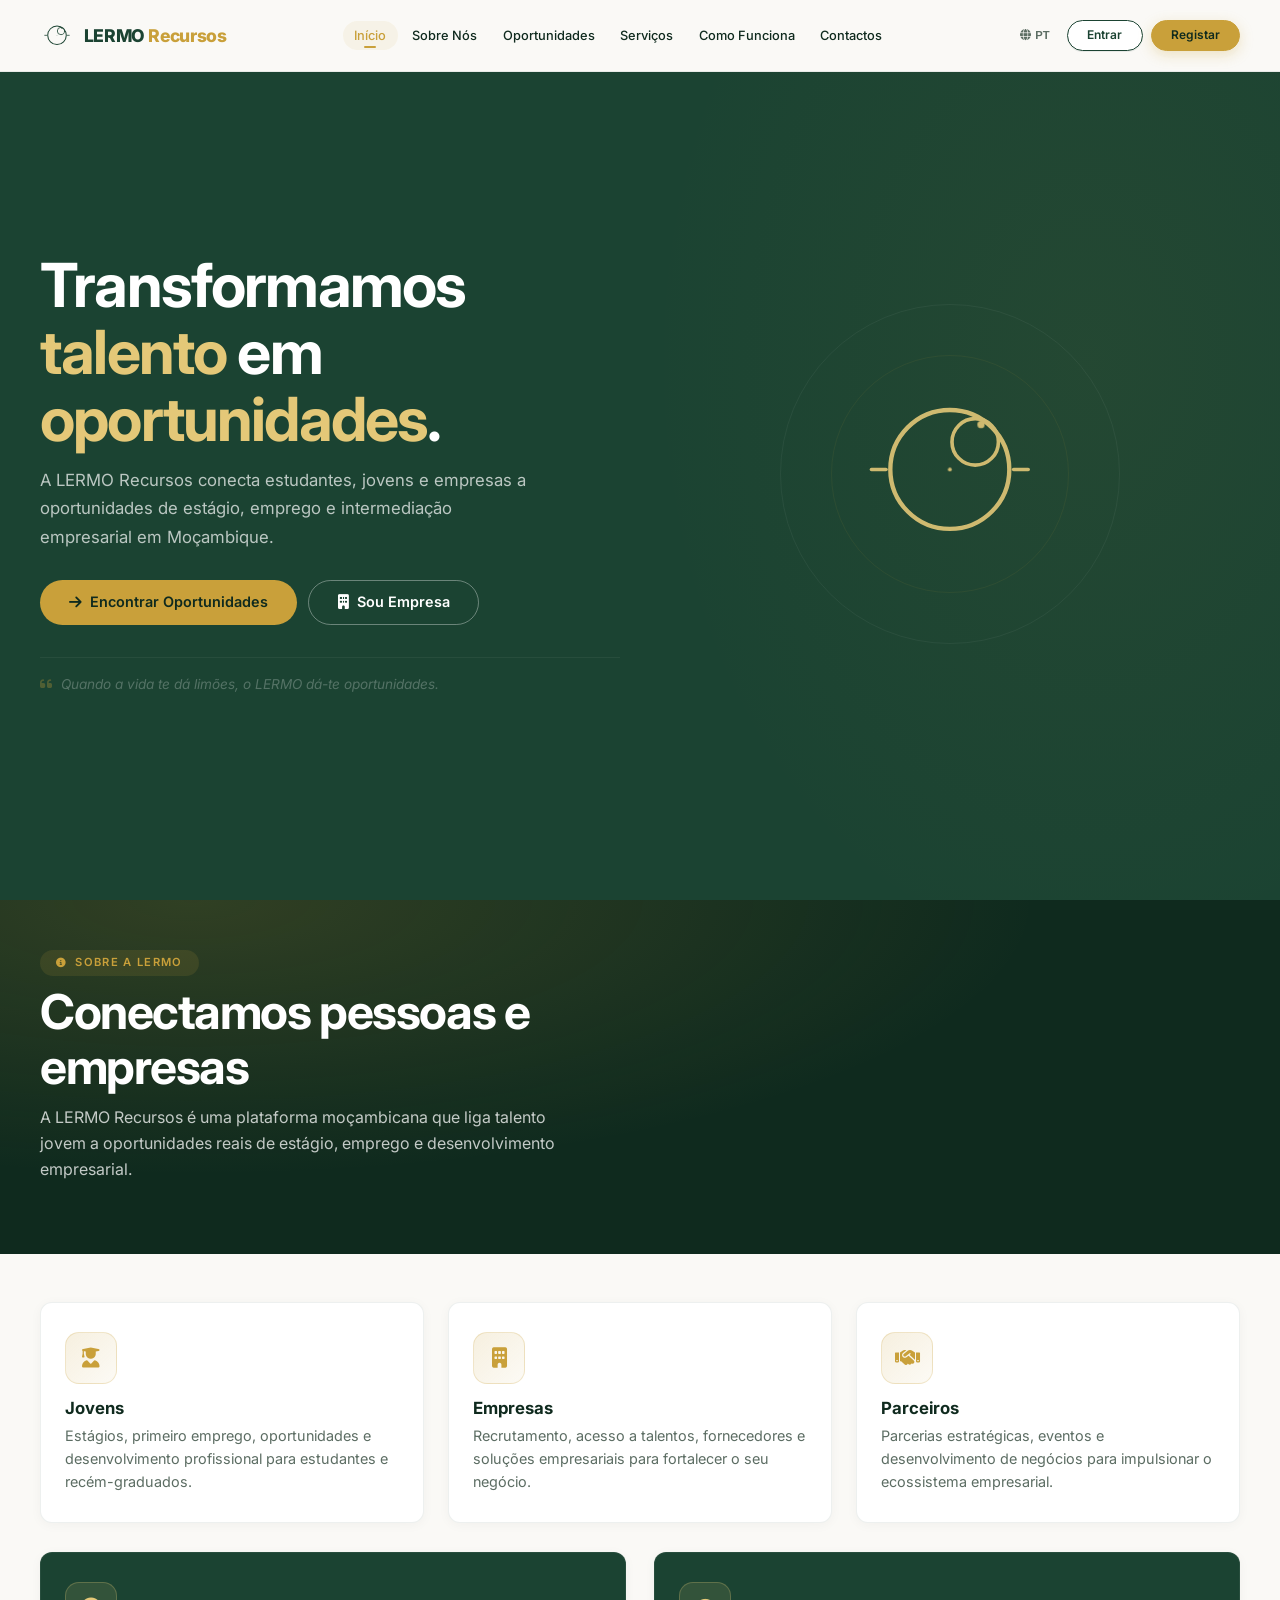
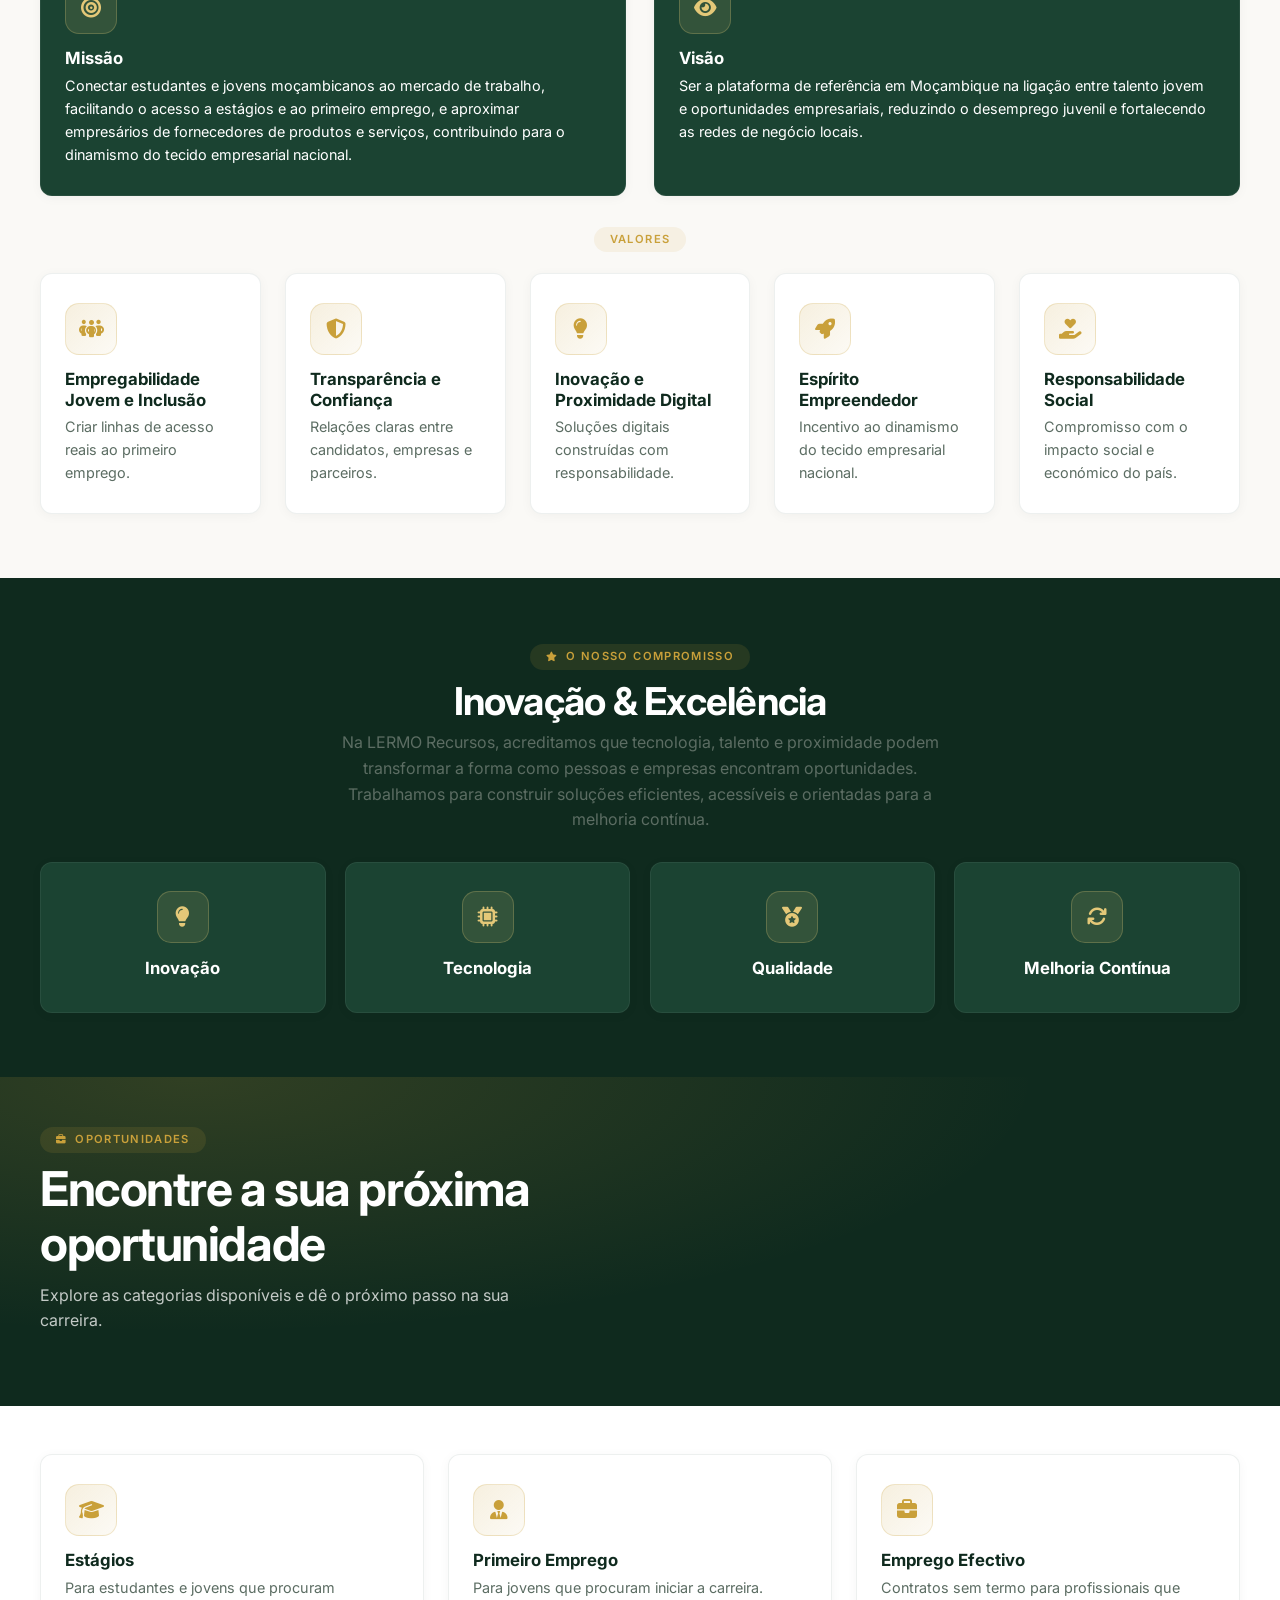
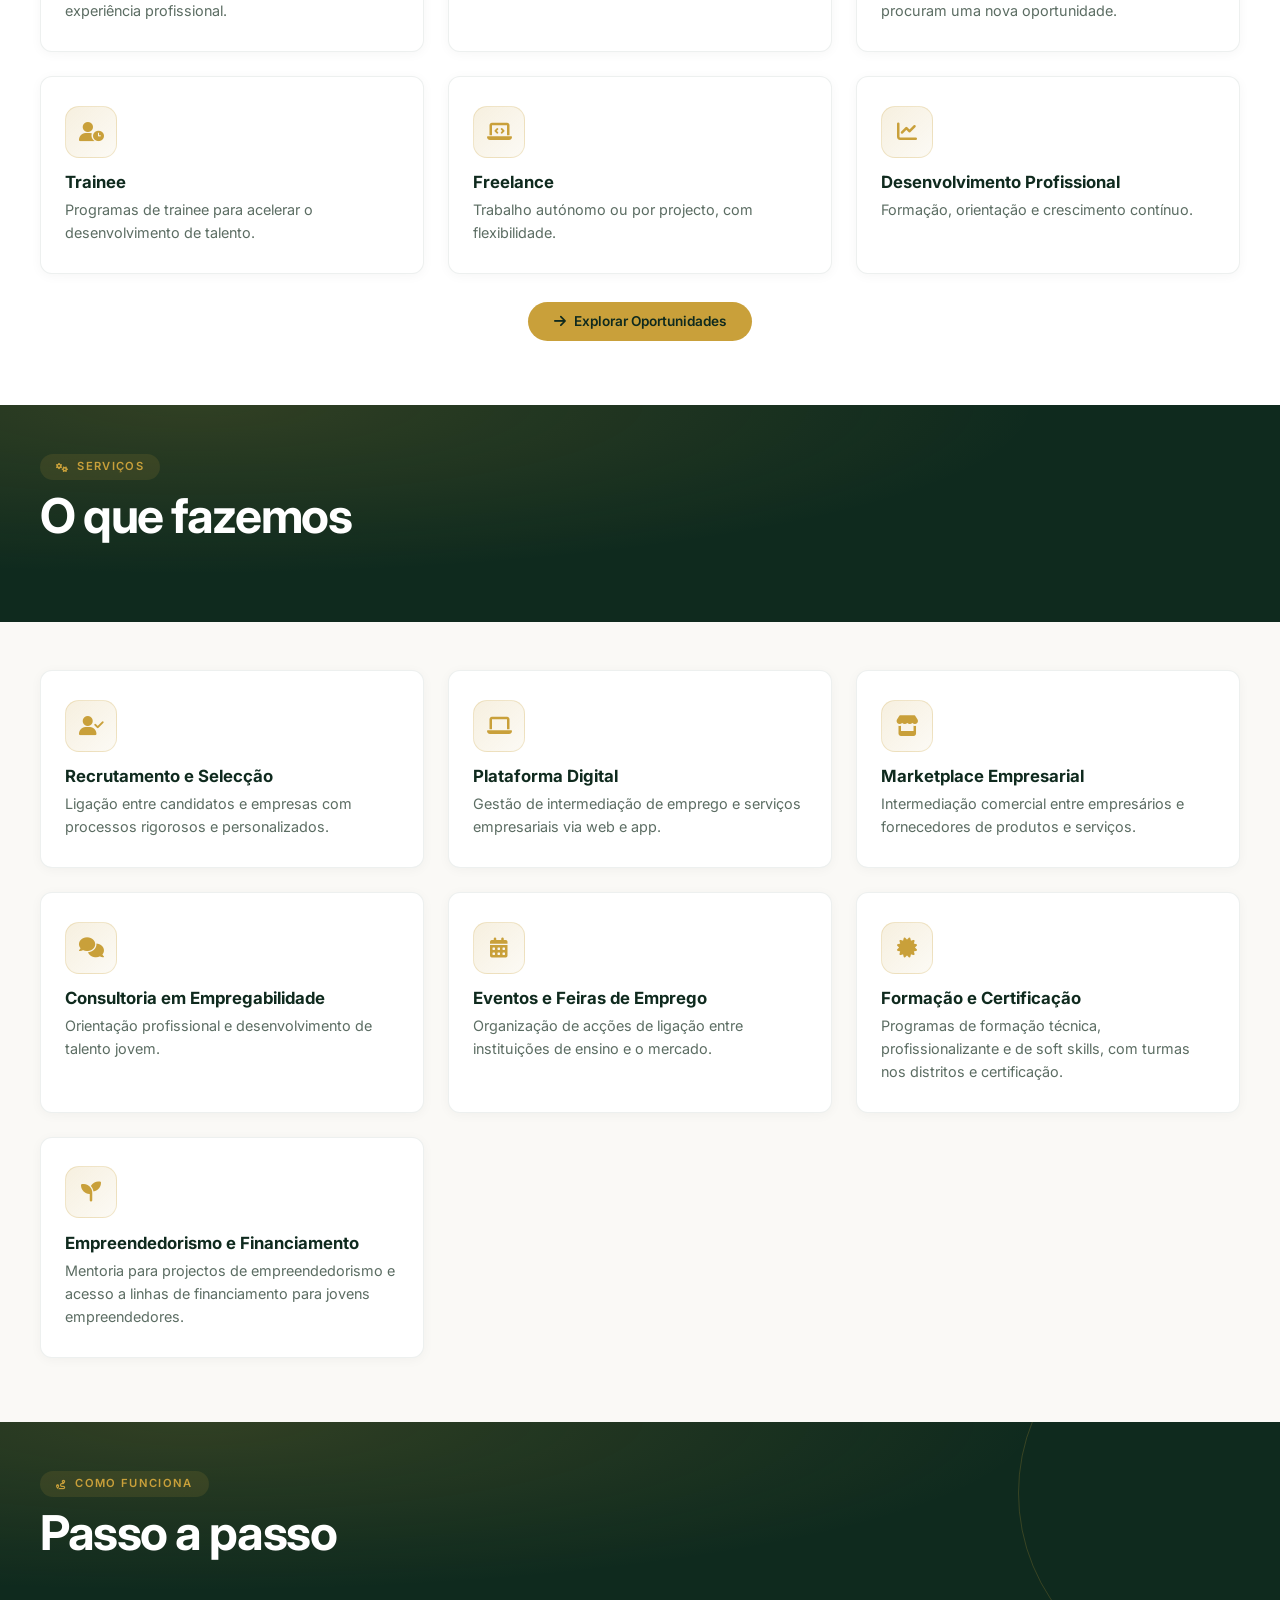
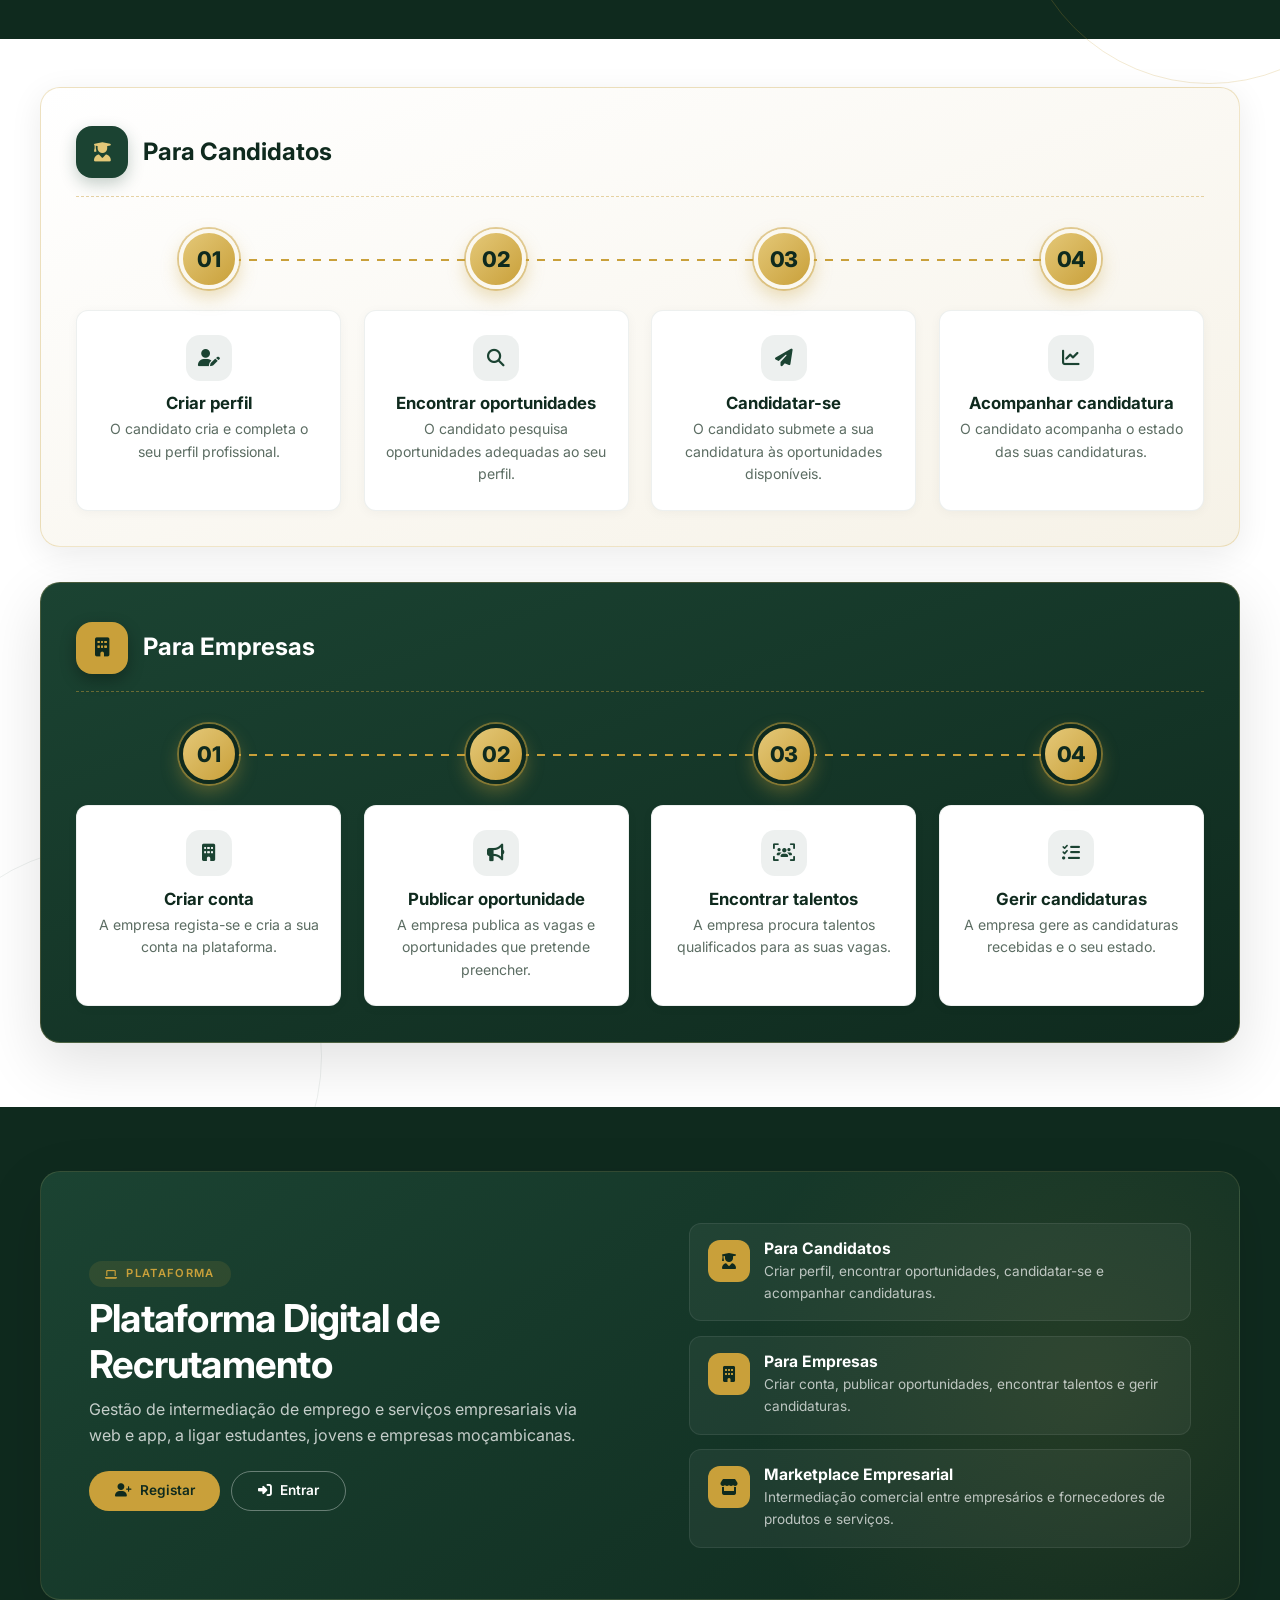
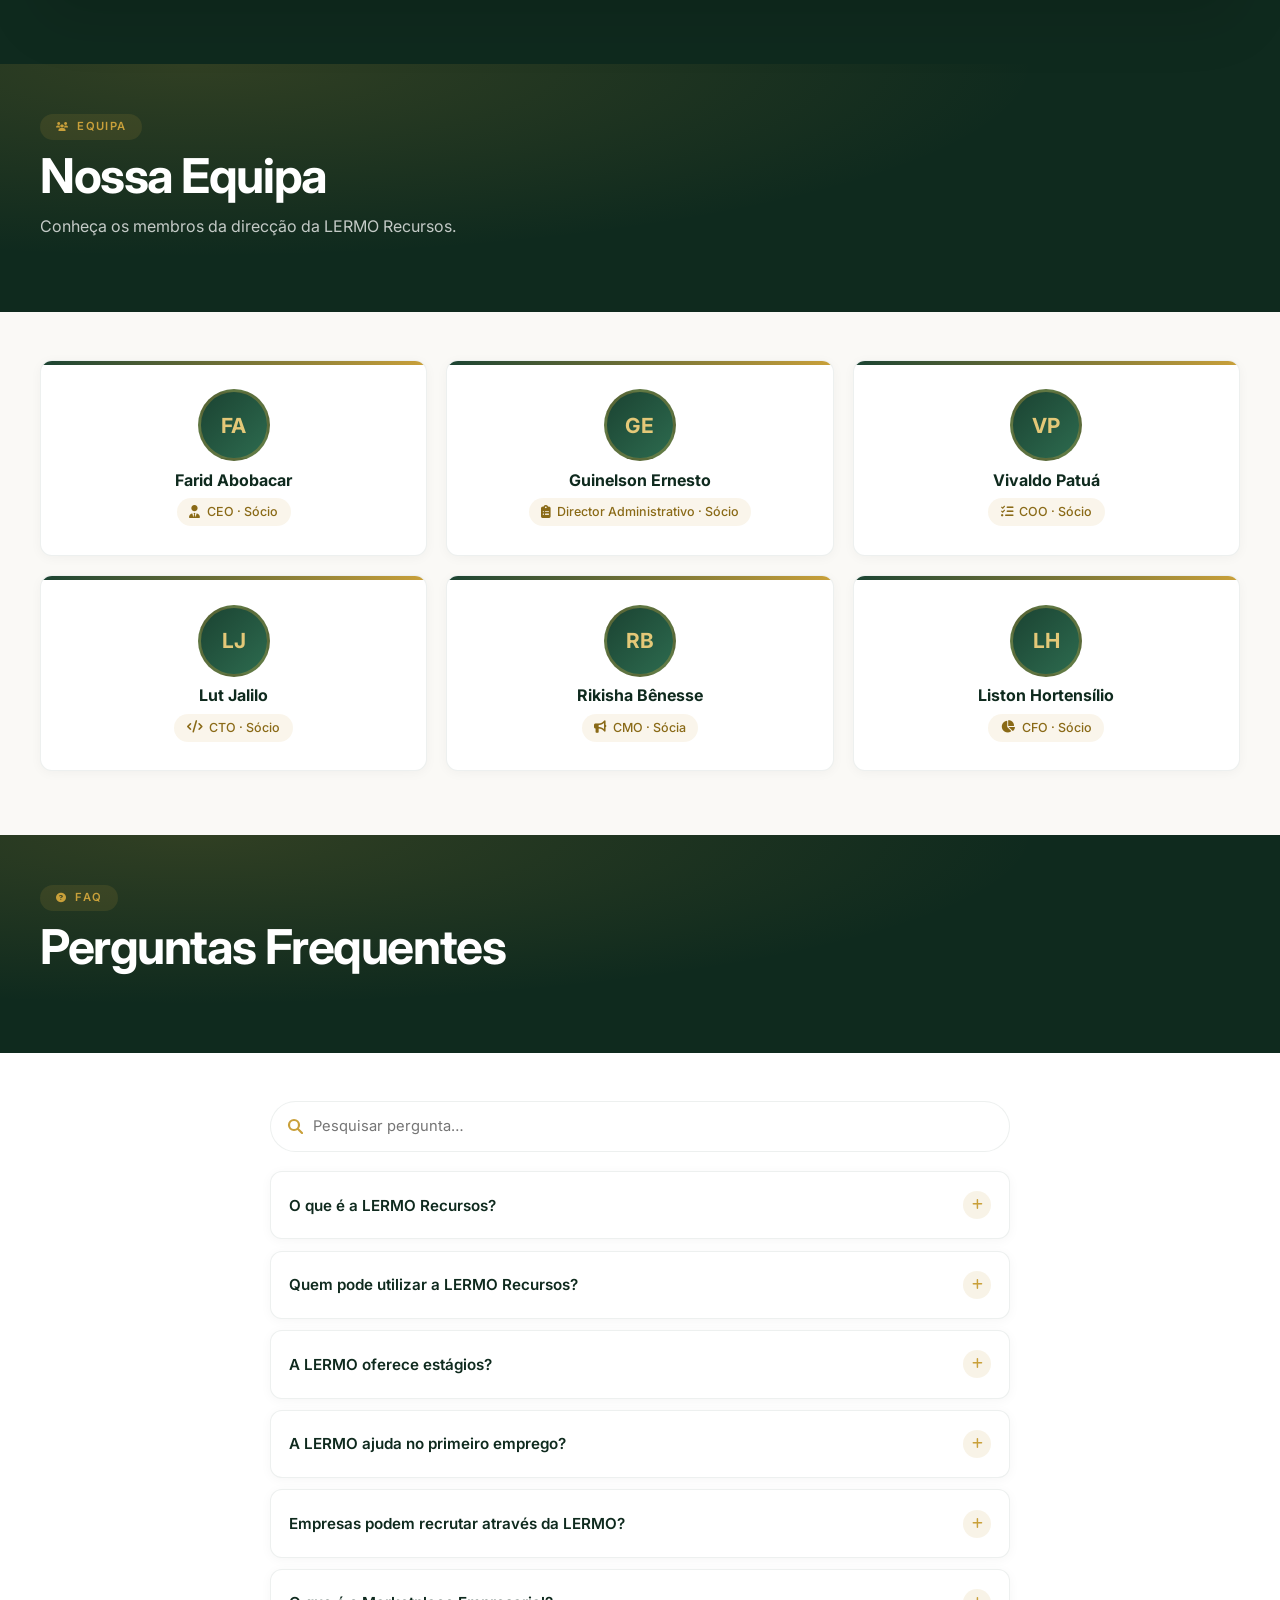
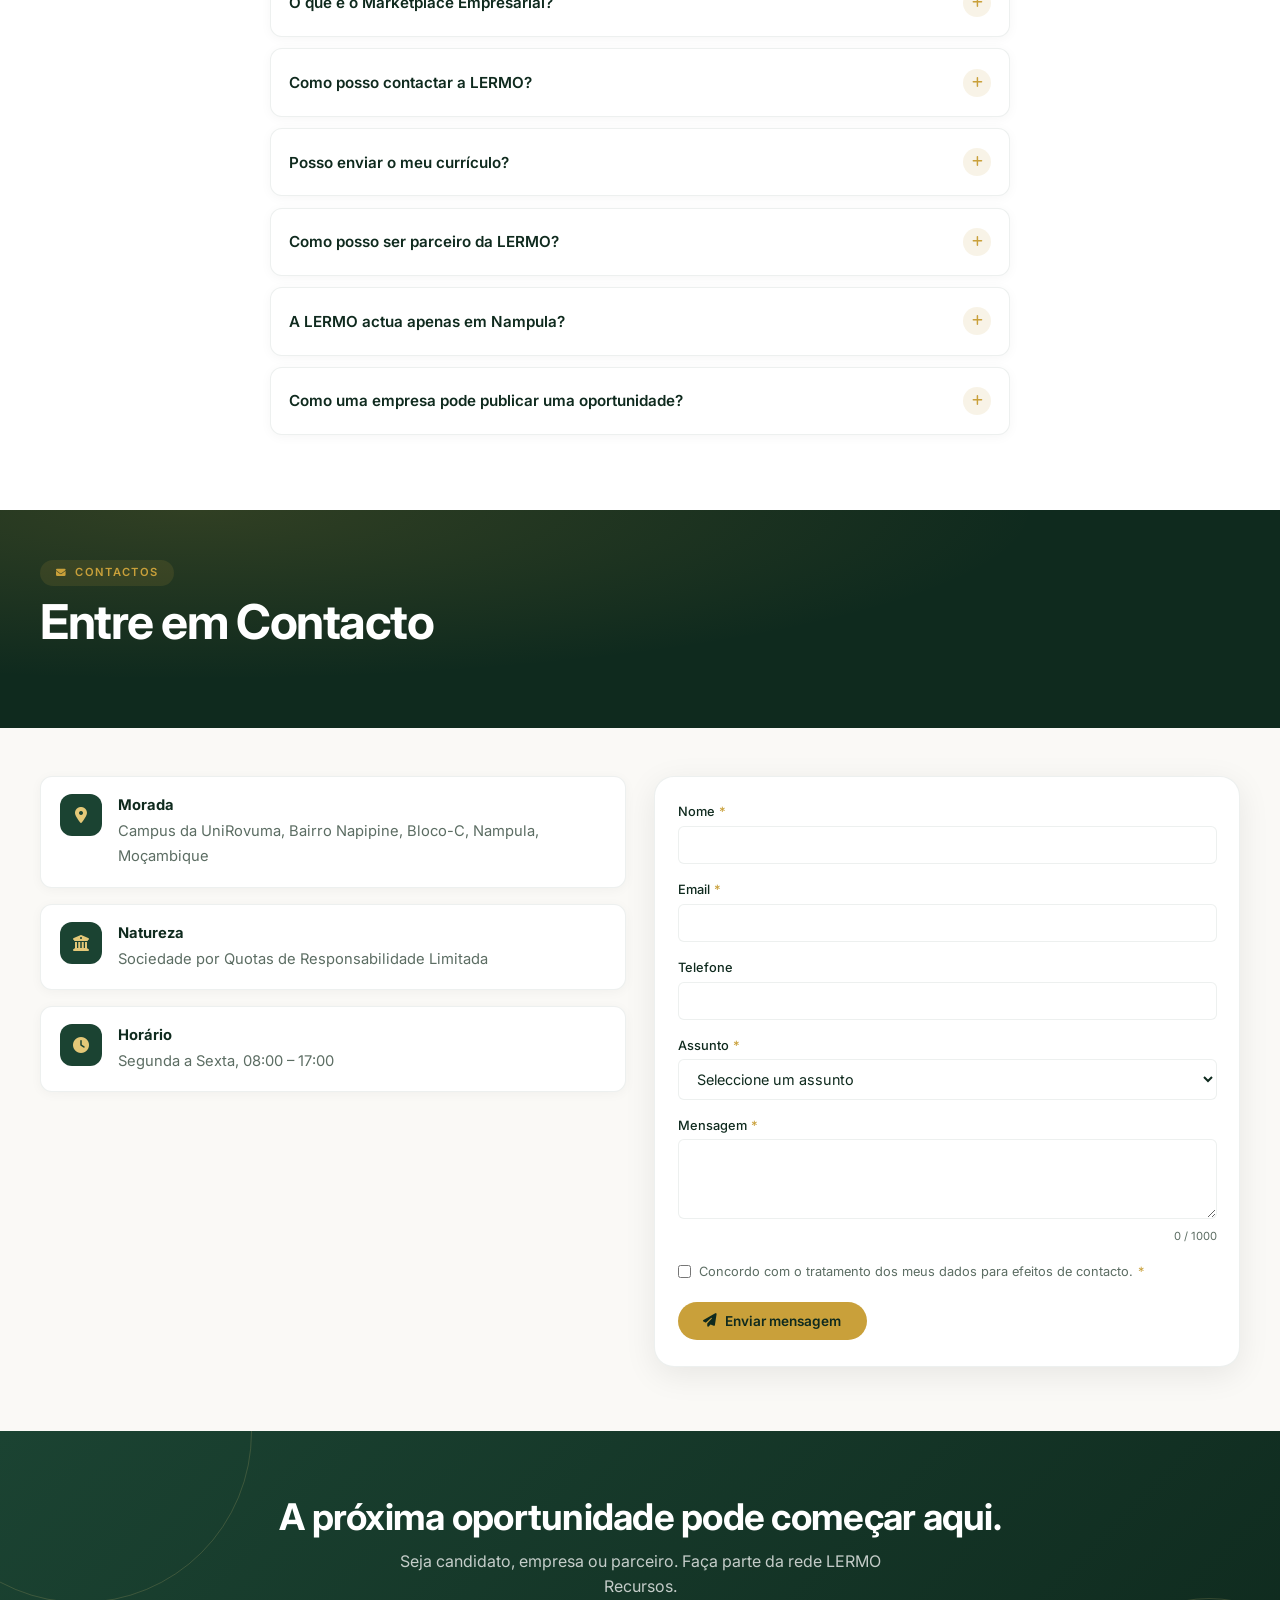
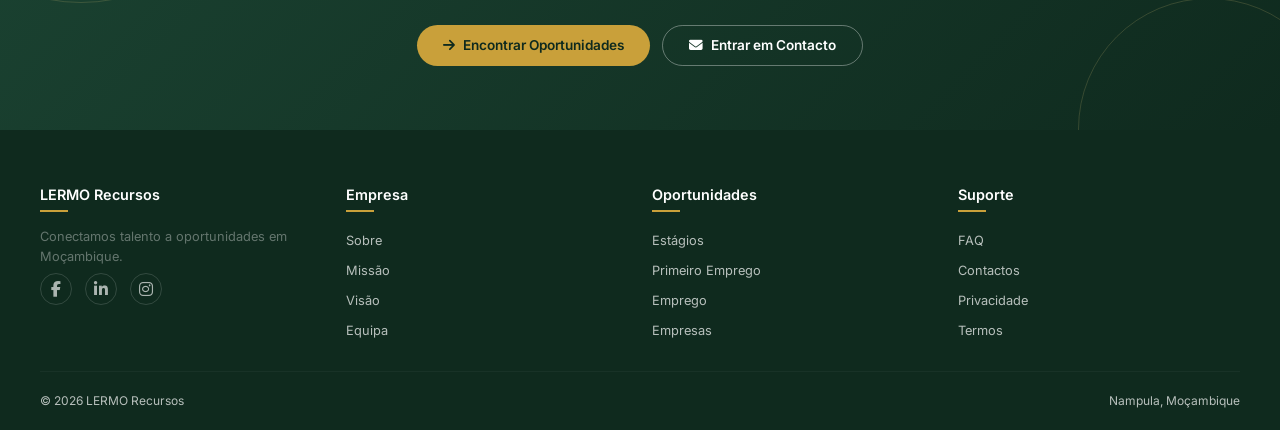
==== commit 40cba130: "Add files via upload" ====
--- a/index.html
+++ b/index.html
@@ -10,6 +10,8 @@
   <link href="https://fonts.googleapis.com/css2?family=Inter:opsz,wght@14..32,300;14..32,400;14..32,500;14..32,600;14..32,700;14..32,800&display=swap" rel="stylesheet" />
   <link rel="stylesheet" href="https://cdnjs.cloudflare.com/ajax/libs/font-awesome/6.5.0/css/all.min.css" />
   <link rel="stylesheet" href="css/index.css" />
+<link rel="stylesheet" href="css/loader.css" th:href="@{/css/loader.css}" />
+<script src="js/seguranca.js"></script>
 </head>
 <body>
 
@@ -388,29 +390,29 @@
     <div class="container">
       <div class="team-grid mt-2">
         <div class="team-card fade-up delay-1">
-          <div class="avatar">GA</div>
-          <h4>Guinelson Alkebulan</h4>
-          <div class="role"><i class="fas fa-user-tie"></i> <span data-i18n="idx.role.ceo">CEO · Sócio-Gerente</span></div>
+          <div class="avatar">FA</div>
+          <h4>Farid Abobacar</h4>
+          <div class="role"><i class="fas fa-user-tie"></i> <span data-i18n="idx.role.ceo">CEO · Sócio</span></div>
         </div>
         <div class="team-card fade-up delay-2">
-          <div class="avatar">FM</div>
-          <h4>Farid Abobacar</h4>
-          <div class="role"><i class="fas fa-tasks"></i> <span data-i18n="idx.role.coo">COO · Sócio-Gerente</span></div>
+          <div class="avatar">GE</div>
+          <h4>Guinelson Ernesto</h4>
+          <div class="role"><i class="fas fa-clipboard-list"></i> <span data-i18n="idx.role.admin">Director Administrativo · Sócio</span></div>
         </div>
         <div class="team-card fade-up delay-3">
+          <div class="avatar">VP</div>
+          <h4>Vivaldo Patuá</h4>
+          <div class="role"><i class="fas fa-tasks"></i> <span data-i18n="idx.role.coo">COO · Sócio</span></div>
+        </div>
+        <div class="team-card fade-up delay-1">
           <div class="avatar">LJ</div>
           <h4>Lut Jalilo</h4>
           <div class="role"><i class="fas fa-code"></i> <span data-i18n="idx.role.cto">CTO · Sócio</span></div>
         </div>
-        <div class="team-card fade-up delay-1">
-          <div class="avatar">VP</div>
-          <h4>Vivaldo Patuá</h4>
-          <div class="role"><i class="fas fa-bullhorn"></i> <span data-i18n="idx.role.cmo">CMO · Sócio</span></div>
-        </div>
         <div class="team-card fade-up delay-2">
           <div class="avatar">RB</div>
           <h4>Rikisha Bênesse</h4>
-          <div class="role"><i class="fas fa-clipboard-list"></i> <span data-i18n="idx.role.admin">Directora Administrativa · Sócia</span></div>
+          <div class="role"><i class="fas fa-bullhorn"></i> <span data-i18n="idx.role.cmo">CMO · Sócia</span></div>
         </div>
         <div class="team-card fade-up delay-3">
           <div class="avatar">LH</div>
@@ -737,9 +739,11 @@
   </div>
 
   <!-- ===== SCRIPTS ===== -->
-  <script src="js/paises.js"></script>
+  <script src="js/loader.js" th:src="@{/js/loader.js}"></script>
+<script src="js/paises.js"></script>
   <script src="js/i18n.js" th:src="@{/js/i18n.js}"></script>
-<script src="js/index.js"></script>
+  <script src="js/conta.js" th:src="@{/js/conta.js}"></script>
+<script src="js/index.js?v=2"></script>
 <script src="js/index-cards.js"></script>
 </body>
 </html>
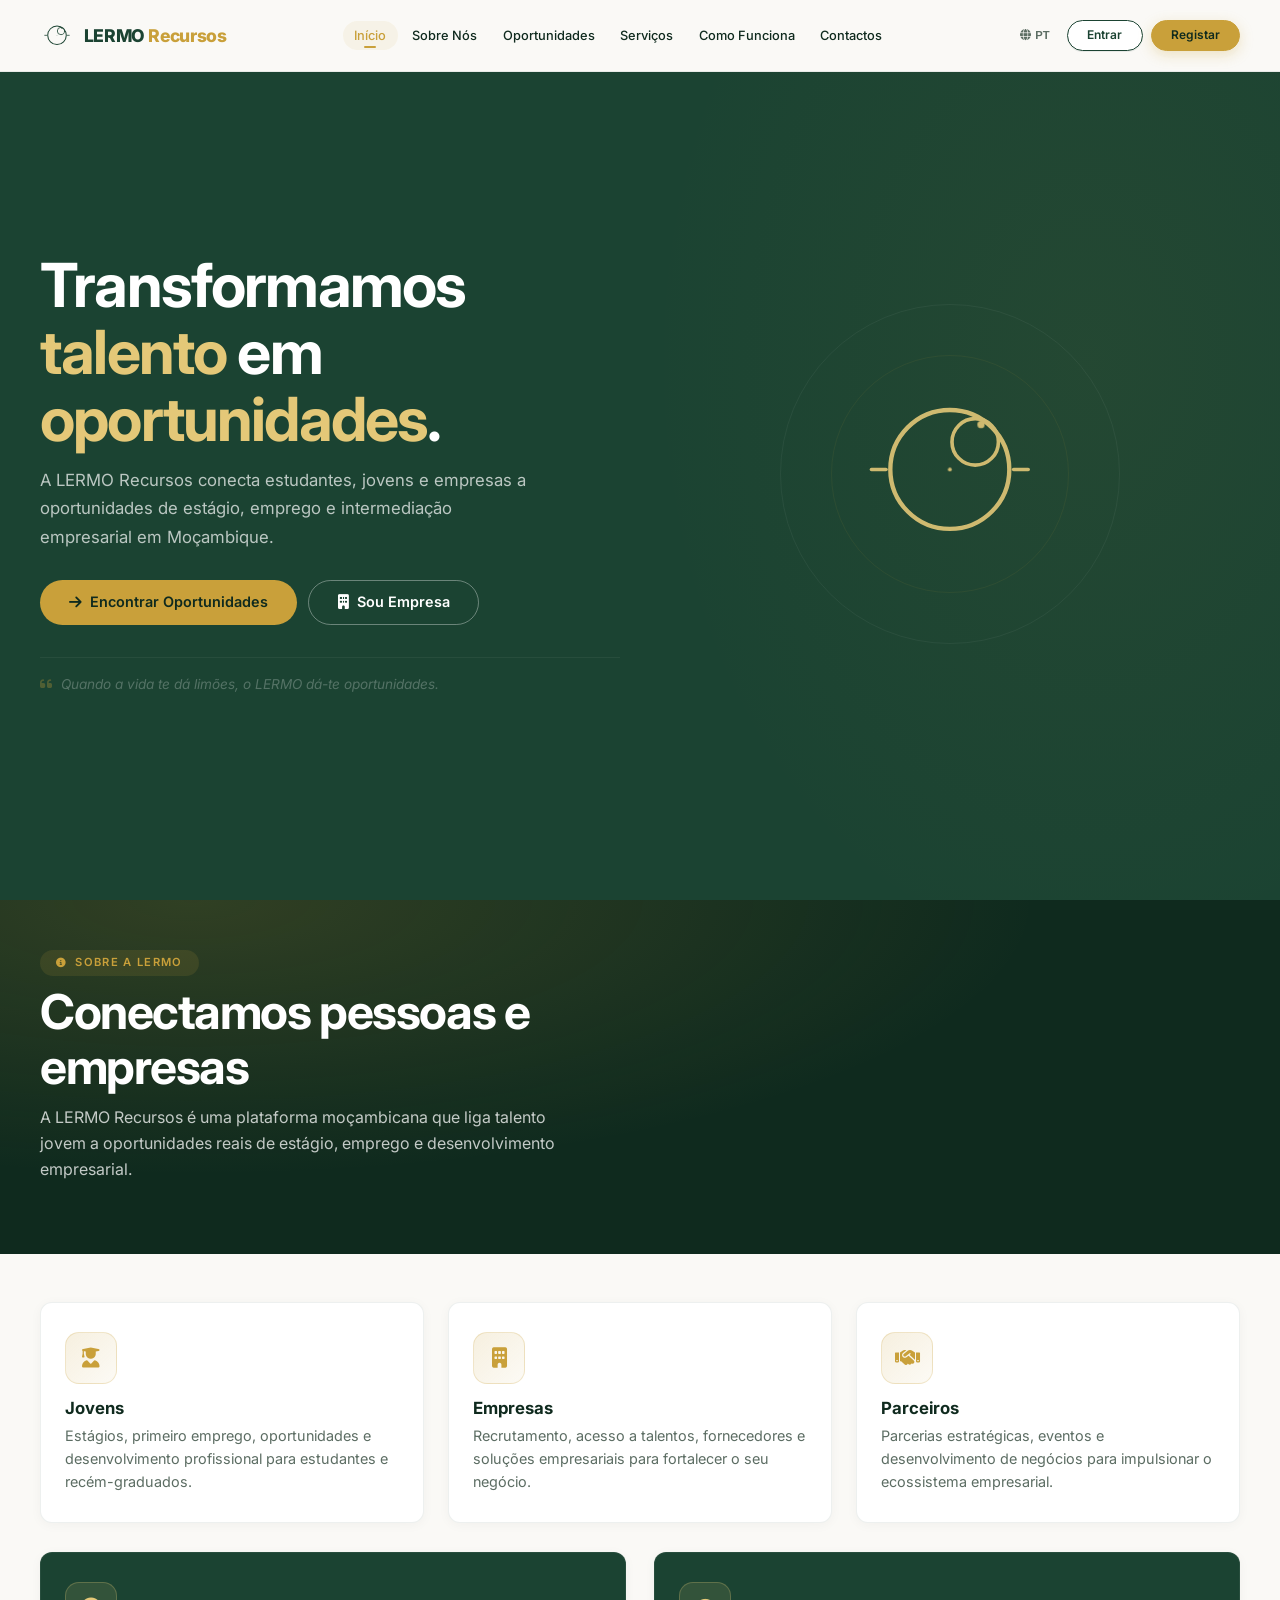
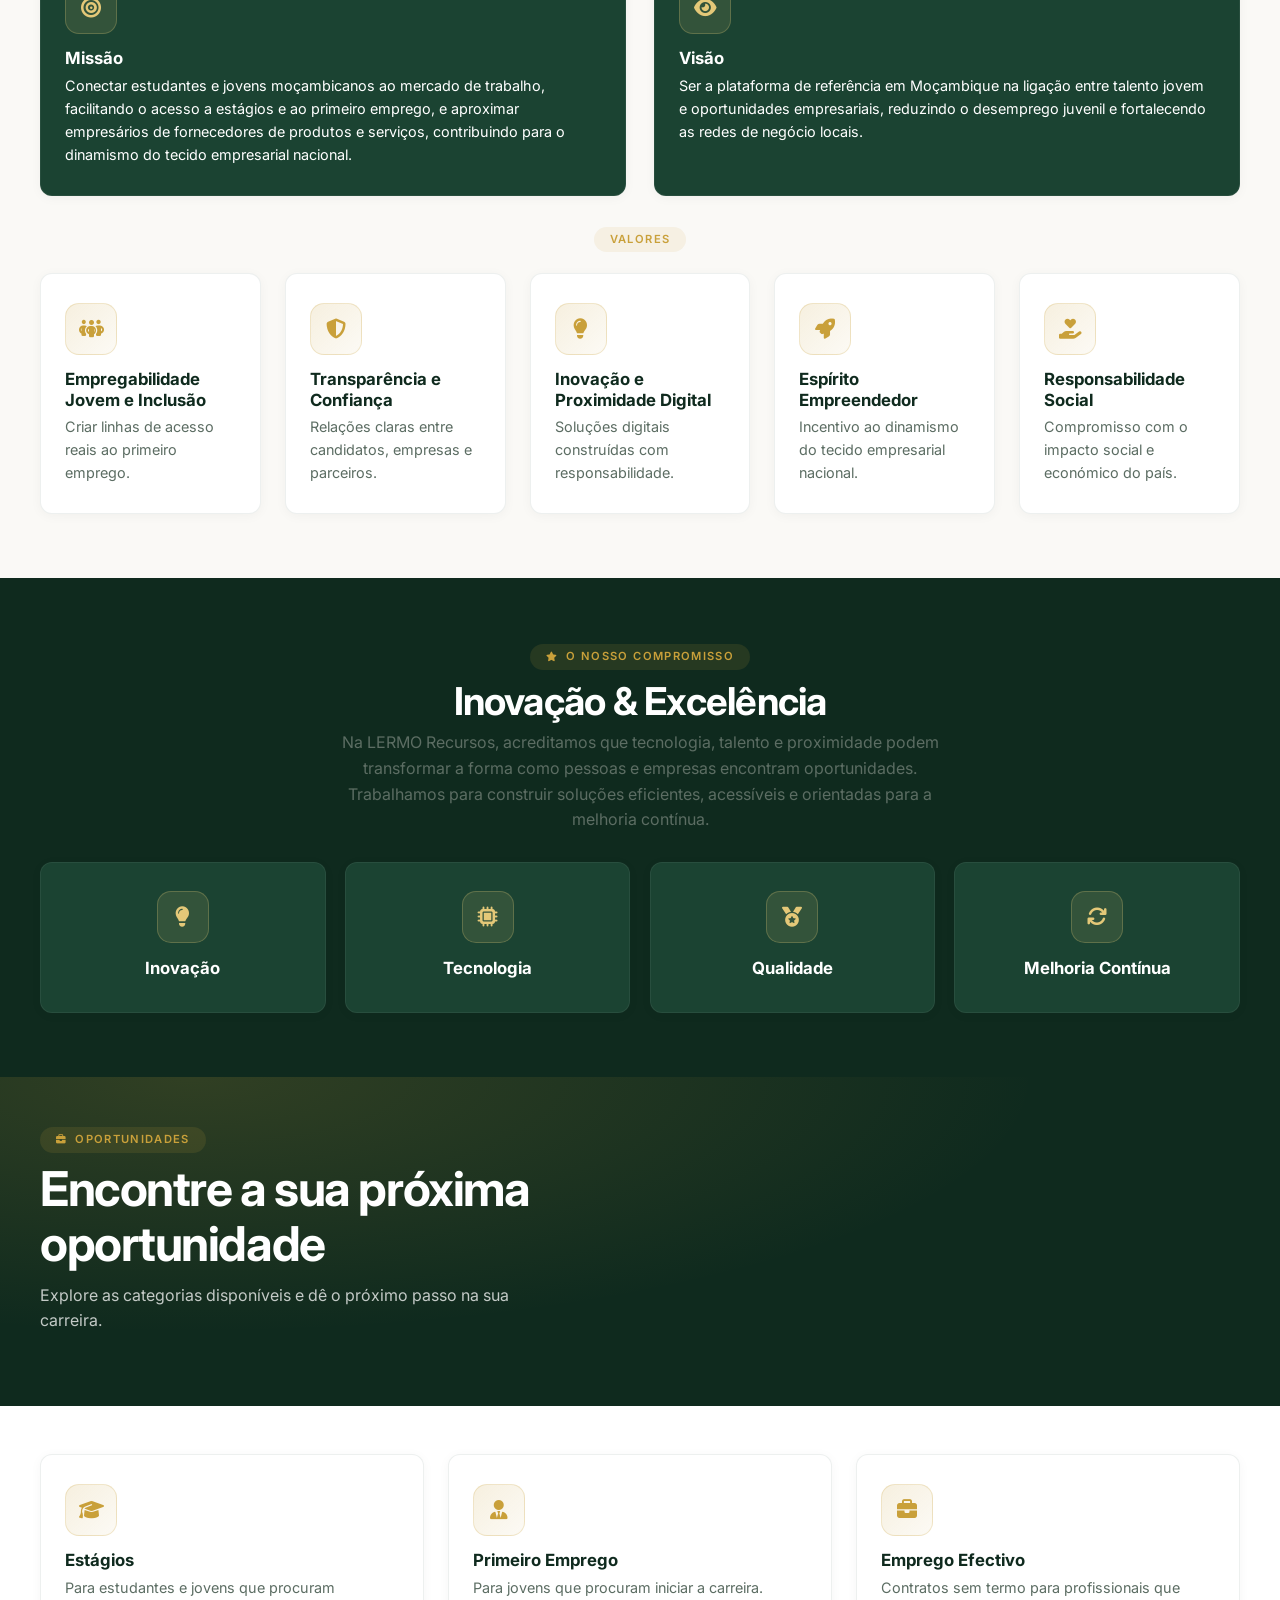
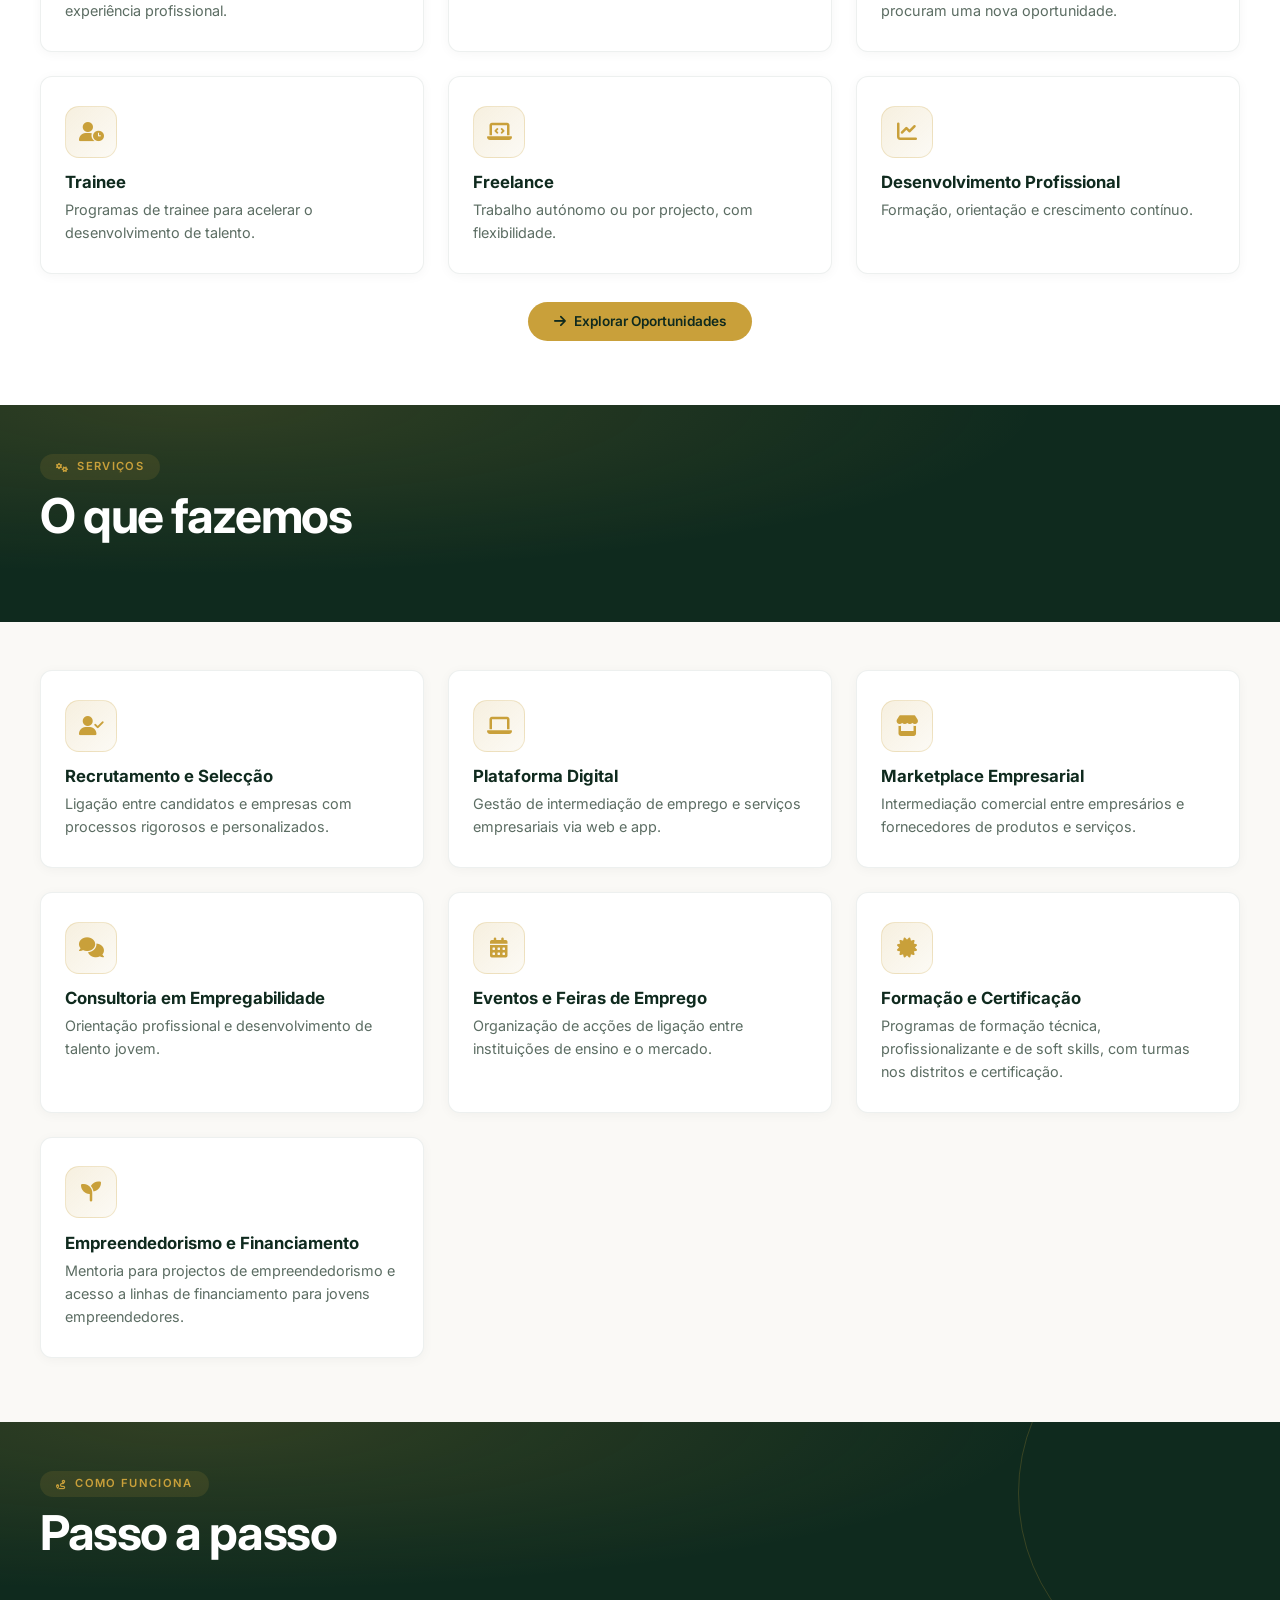
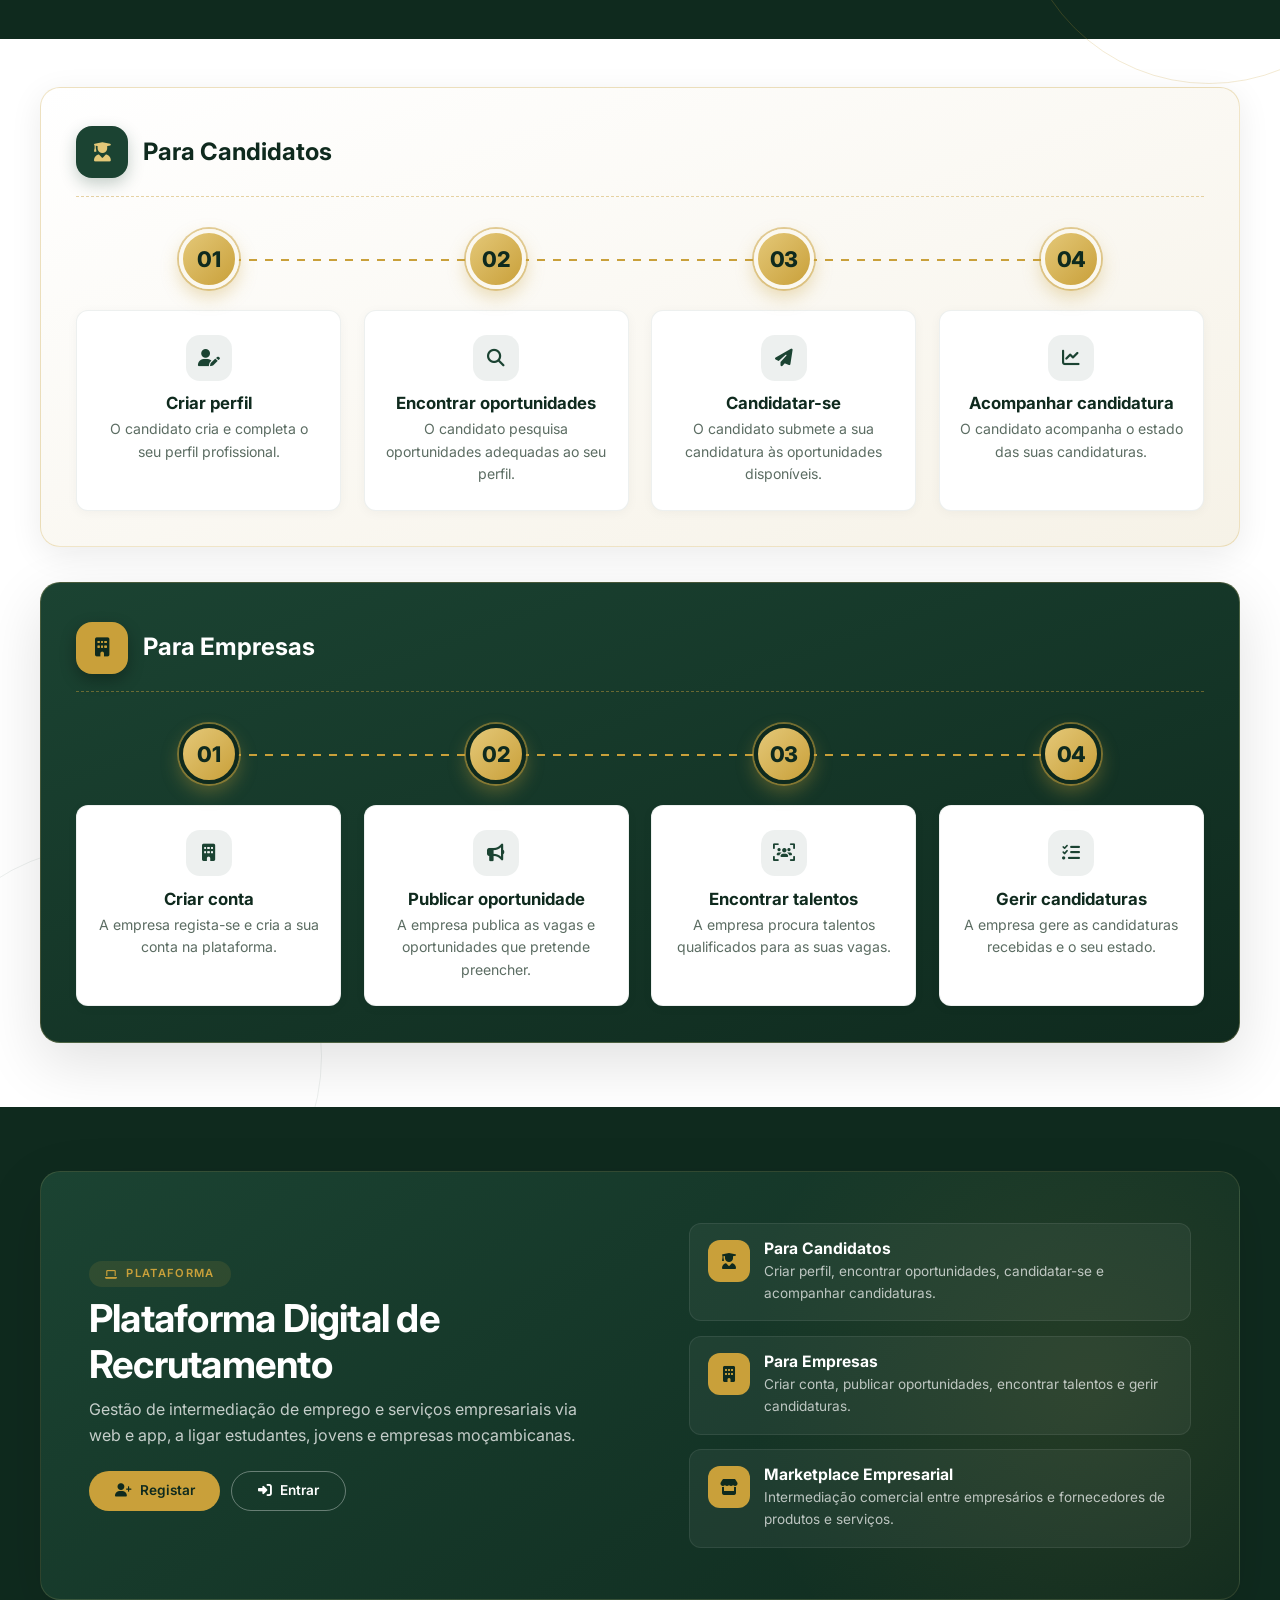
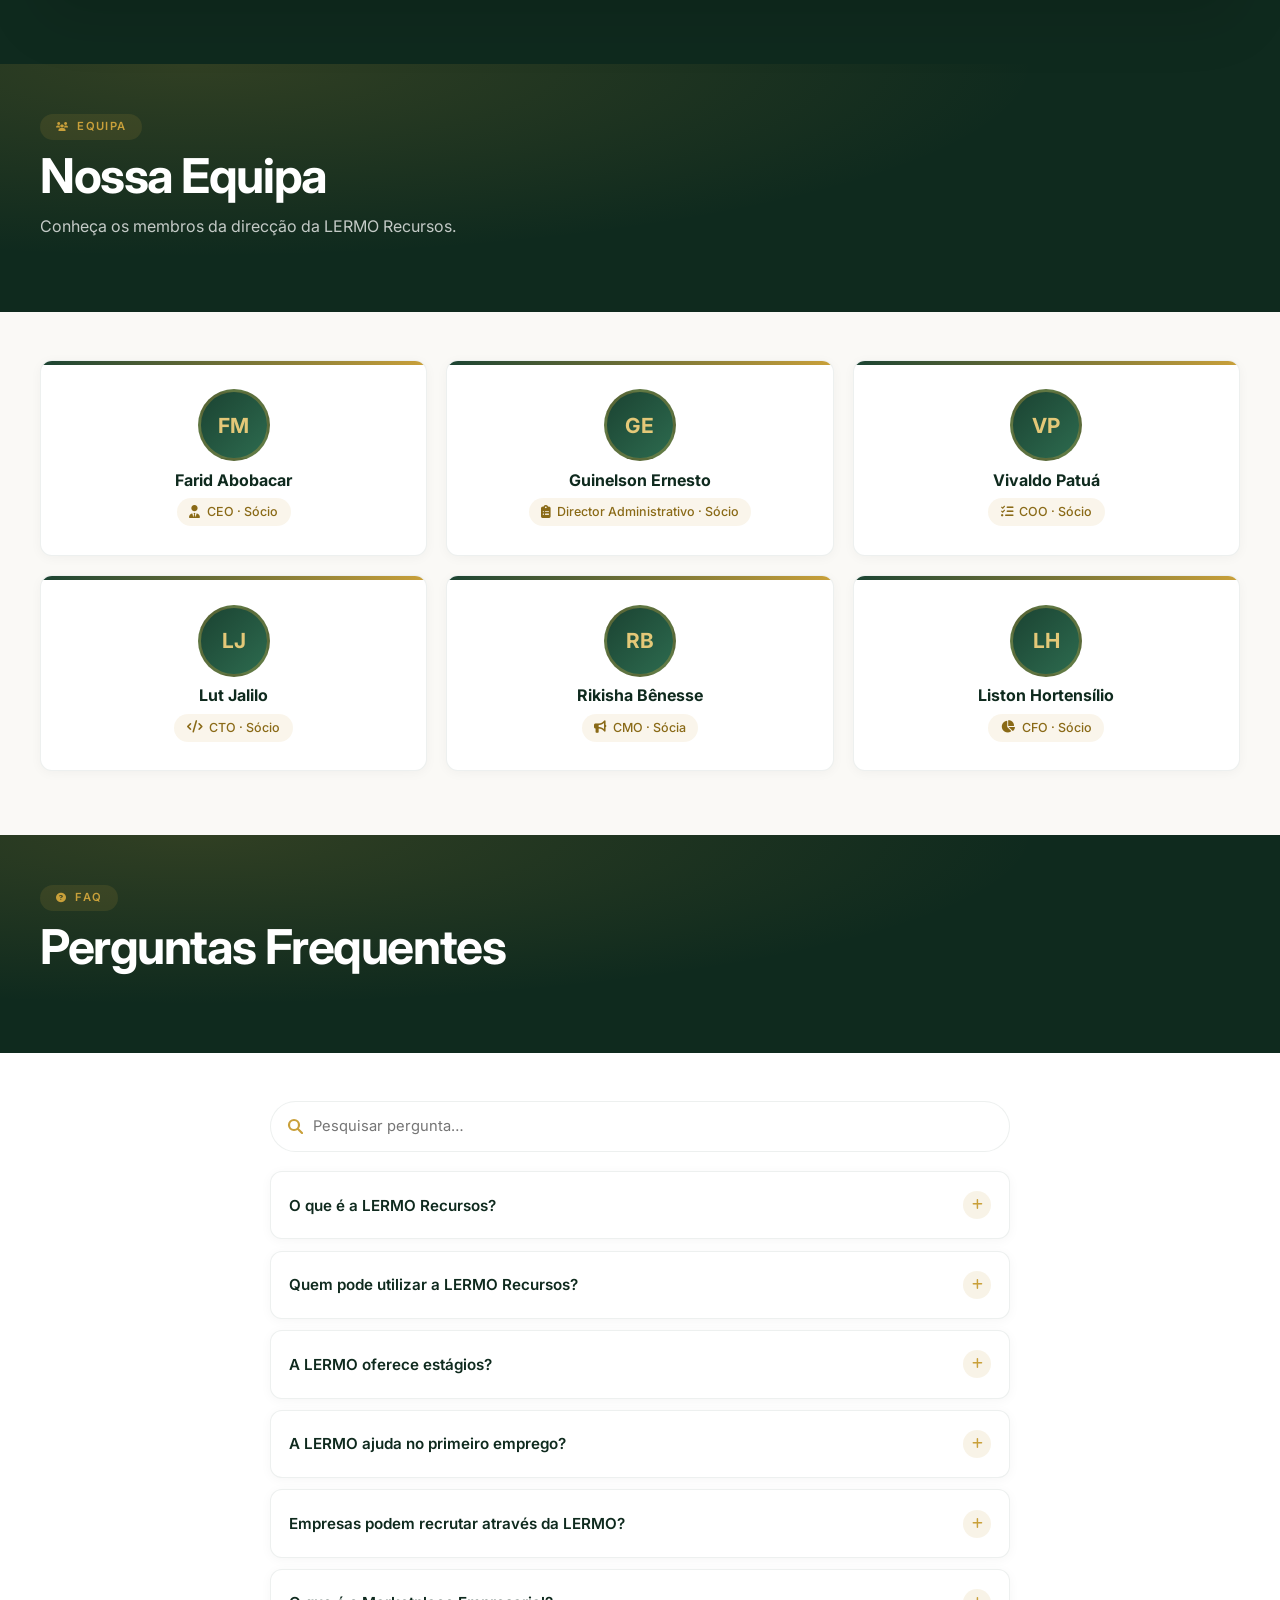
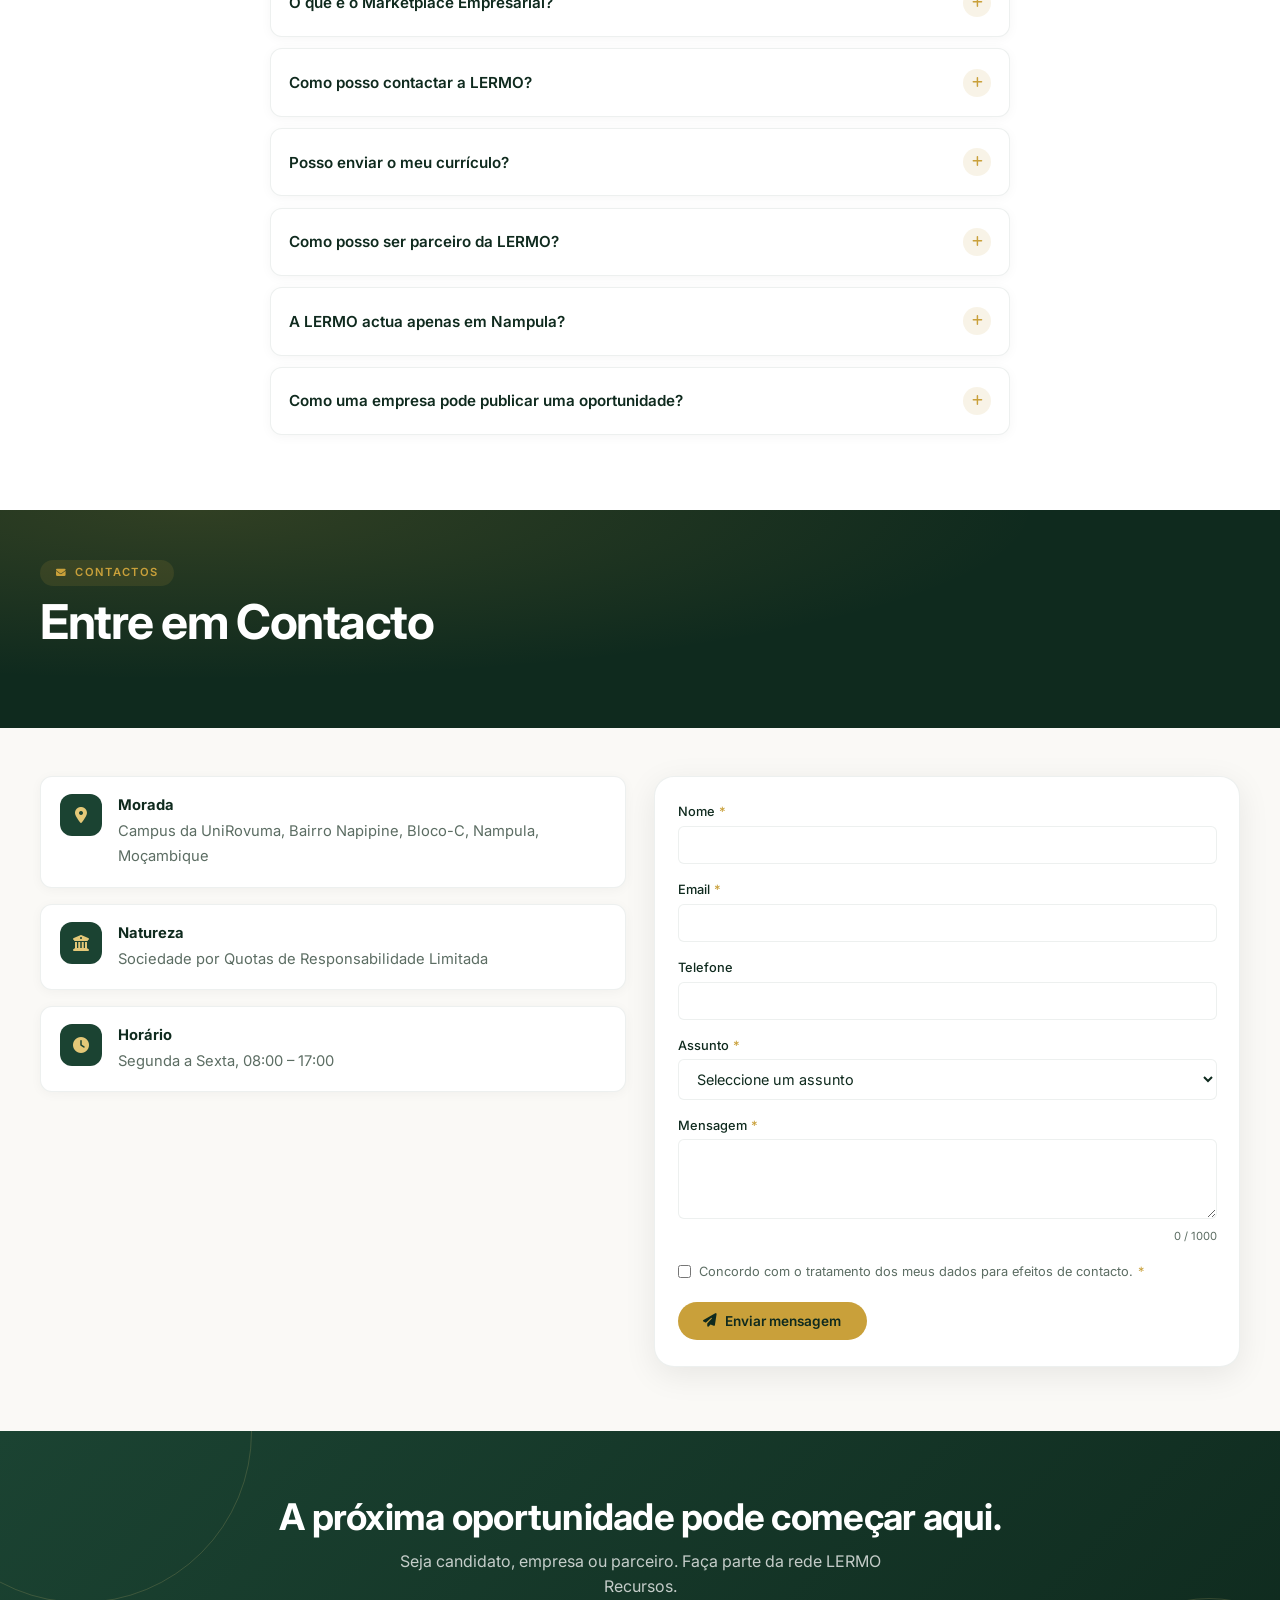
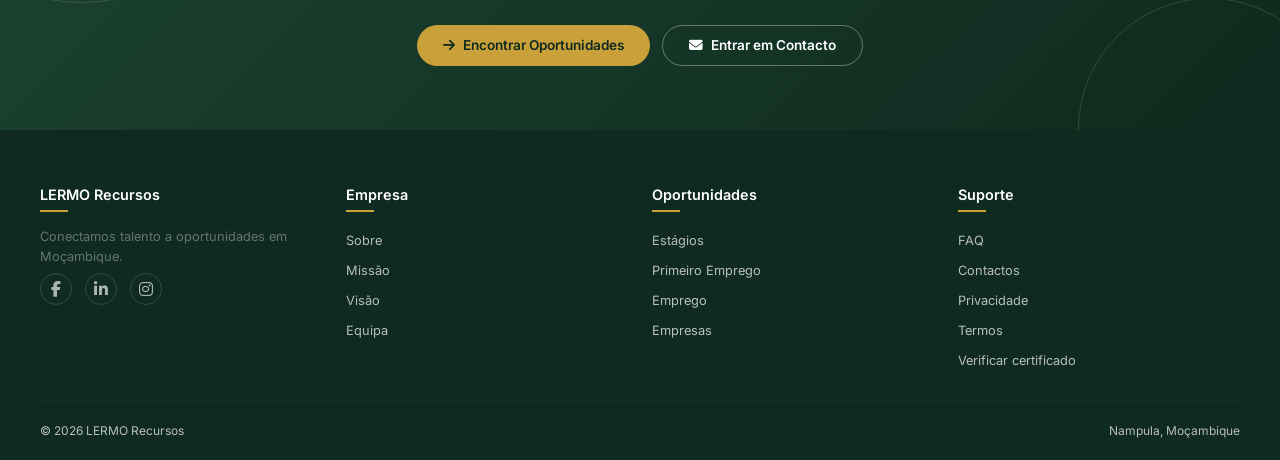
==== commit 09d5c63f: "Add files via upload" ====
--- a/index.html
+++ b/index.html
@@ -11,7 +11,7 @@
   <link rel="stylesheet" href="https://cdnjs.cloudflare.com/ajax/libs/font-awesome/6.5.0/css/all.min.css" />
   <link rel="stylesheet" href="css/index.css" />
 <link rel="stylesheet" href="css/loader.css" th:href="@{/css/loader.css}" />
-<script src="js/seguranca.js"></script>
+<script src="js/seguranca.js?v=4"></script>
 </head>
 <body>
 
@@ -390,7 +390,7 @@
     <div class="container">
       <div class="team-grid mt-2">
         <div class="team-card fade-up delay-1">
-          <div class="avatar">FA</div>
+          <div class="avatar">FM</div>
           <h4>Farid Abobacar</h4>
           <div class="role"><i class="fas fa-user-tie"></i> <span data-i18n="idx.role.ceo">CEO · Sócio</span></div>
         </div>
@@ -523,7 +523,7 @@
         </div>
         <div><h4 data-i18n="footer.company">Empresa</h4><ul><li><a href="#sobre" data-i18n="footer.about">Sobre</a></li><li><a href="#sobre" data-i18n="footer.mission">Missão</a></li><li><a href="#sobre" data-i18n="footer.vision">Visão</a></li><li><a href="#equipa" data-i18n="footer.team">Equipa</a></li></ul></div>
         <div><h4 data-i18n="footer.opportunities">Oportunidades</h4><ul><li><a href="oportunidades.html?tipo=estagio" data-i18n="footer.internships">Estágios</a></li><li><a href="oportunidades.html?cat=vaga" data-i18n="footer.firstjob">Primeiro Emprego</a></li><li><a href="oportunidades.html?tipo=emprego_efectivo" data-i18n="footer.jobs">Emprego</a></li><li><a href="registo.html?tipo=empresa" th:href="@{/registo(tipo='empresa')}" data-i18n="footer.companies">Empresas</a></li></ul></div>
-        <div><h4 data-i18n="footer.support">Suporte</h4><ul><li><a href="#faq" data-i18n="footer.faq">FAQ</a></li><li><a href="#contactos" data-i18n="footer.contact">Contactos</a></li><li><a href="legal.html#privacidade" th:href="@{/legal#privacidade}" data-i18n="footer.privacy">Privacidade</a></li><li><a href="legal.html#termos" th:href="@{/legal#termos}" data-i18n="footer.terms">Termos</a></li></ul></div>
+        <div><h4 data-i18n="footer.support">Suporte</h4><ul><li><a href="#faq" data-i18n="footer.faq">FAQ</a></li><li><a href="#contactos" data-i18n="footer.contact">Contactos</a></li><li><a href="legal.html#privacidade" th:href="@{/legal#privacidade}" data-i18n="footer.privacy">Privacidade</a></li><li><a href="legal.html#termos" th:href="@{/legal#termos}" data-i18n="footer.terms">Termos</a></li><li><a href="verificar.html" th:href="@{/verificar}" data-i18n="footer.verify">Verificar certificado</a></li></ul></div>
       </div>
       <div class="footer-bottom">
         <span>© 2026 LERMO Recursos</span>
@@ -741,9 +741,9 @@
   <!-- ===== SCRIPTS ===== -->
   <script src="js/loader.js" th:src="@{/js/loader.js}"></script>
 <script src="js/paises.js"></script>
-  <script src="js/i18n.js" th:src="@{/js/i18n.js}"></script>
-  <script src="js/conta.js" th:src="@{/js/conta.js}"></script>
-<script src="js/index.js?v=2"></script>
+  <script src="js/i18n.js?v=4" th:src="@{/js/i18n.js}"></script>
+  <script src="js/conta.js?v=4" th:src="@{/js/conta.js}"></script>
+<script src="js/index.js?v=4"></script>
 <script src="js/index-cards.js"></script>
 </body>
 </html>
